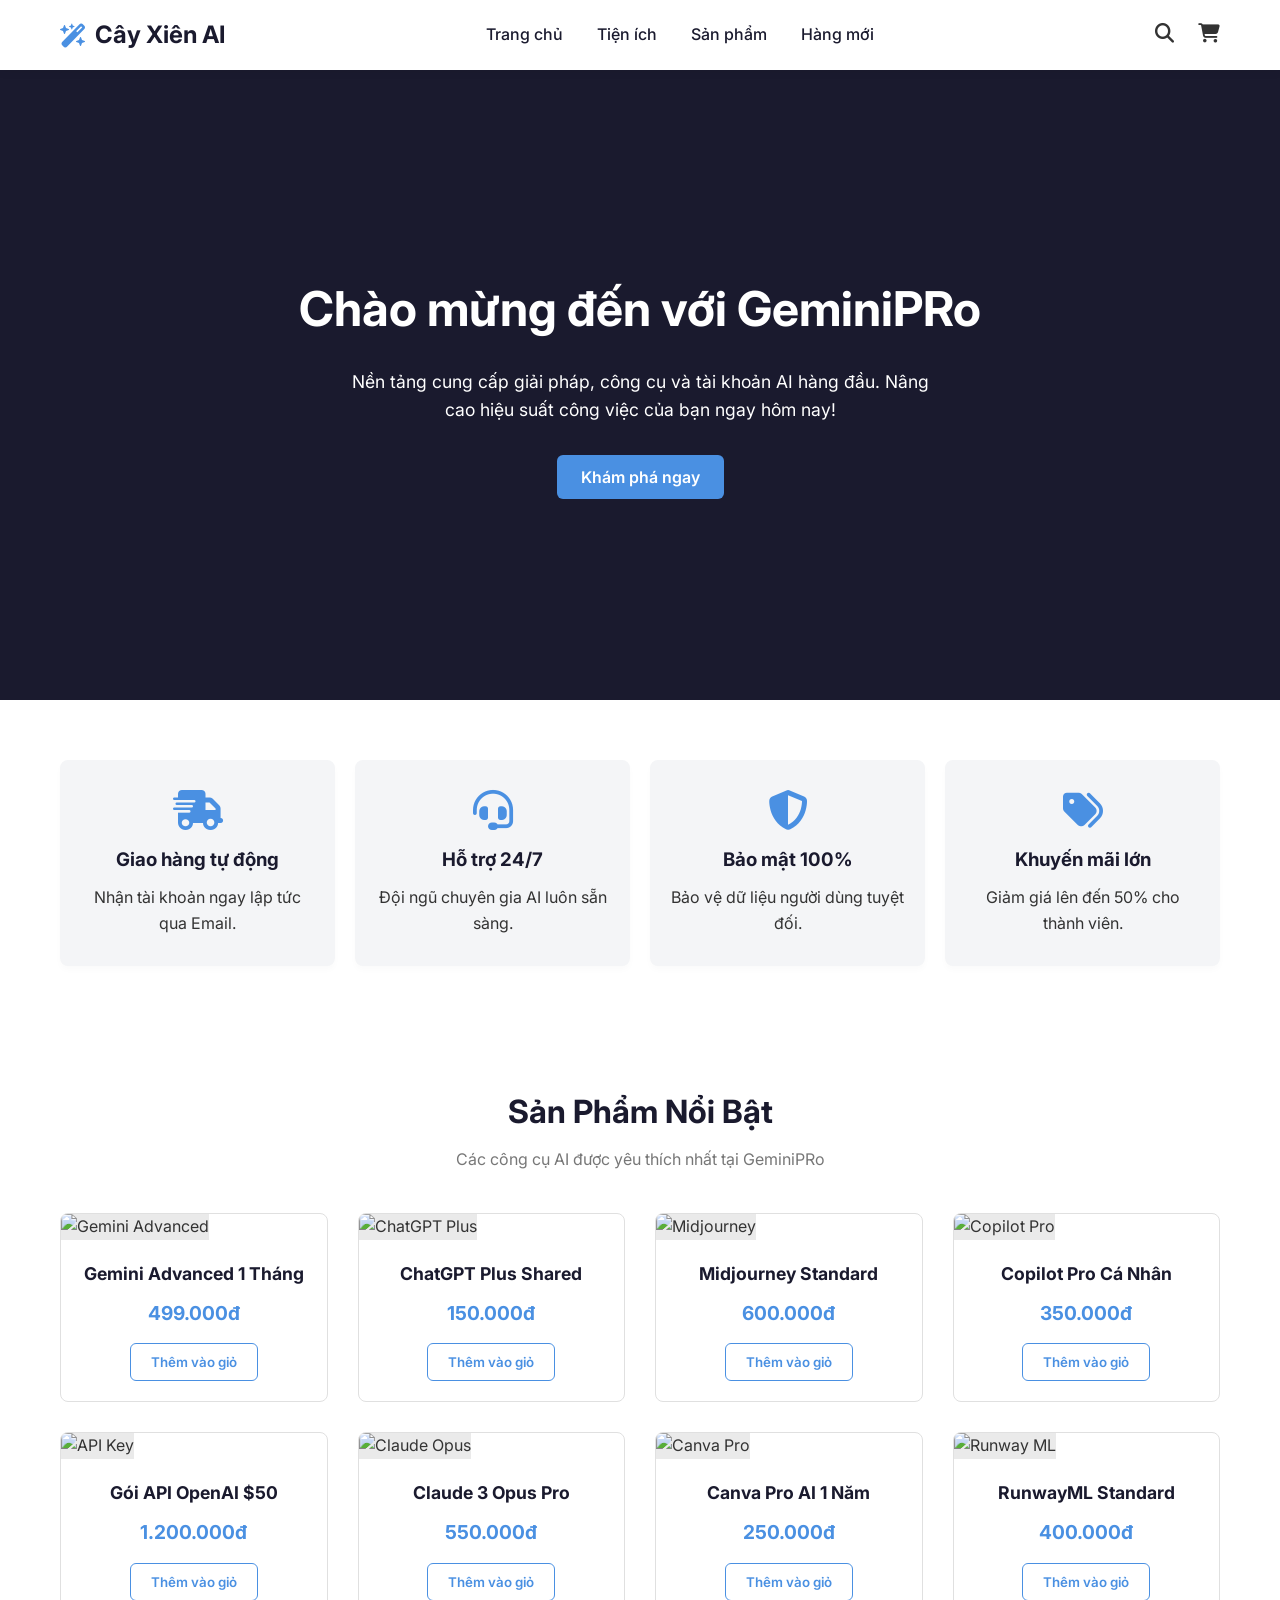
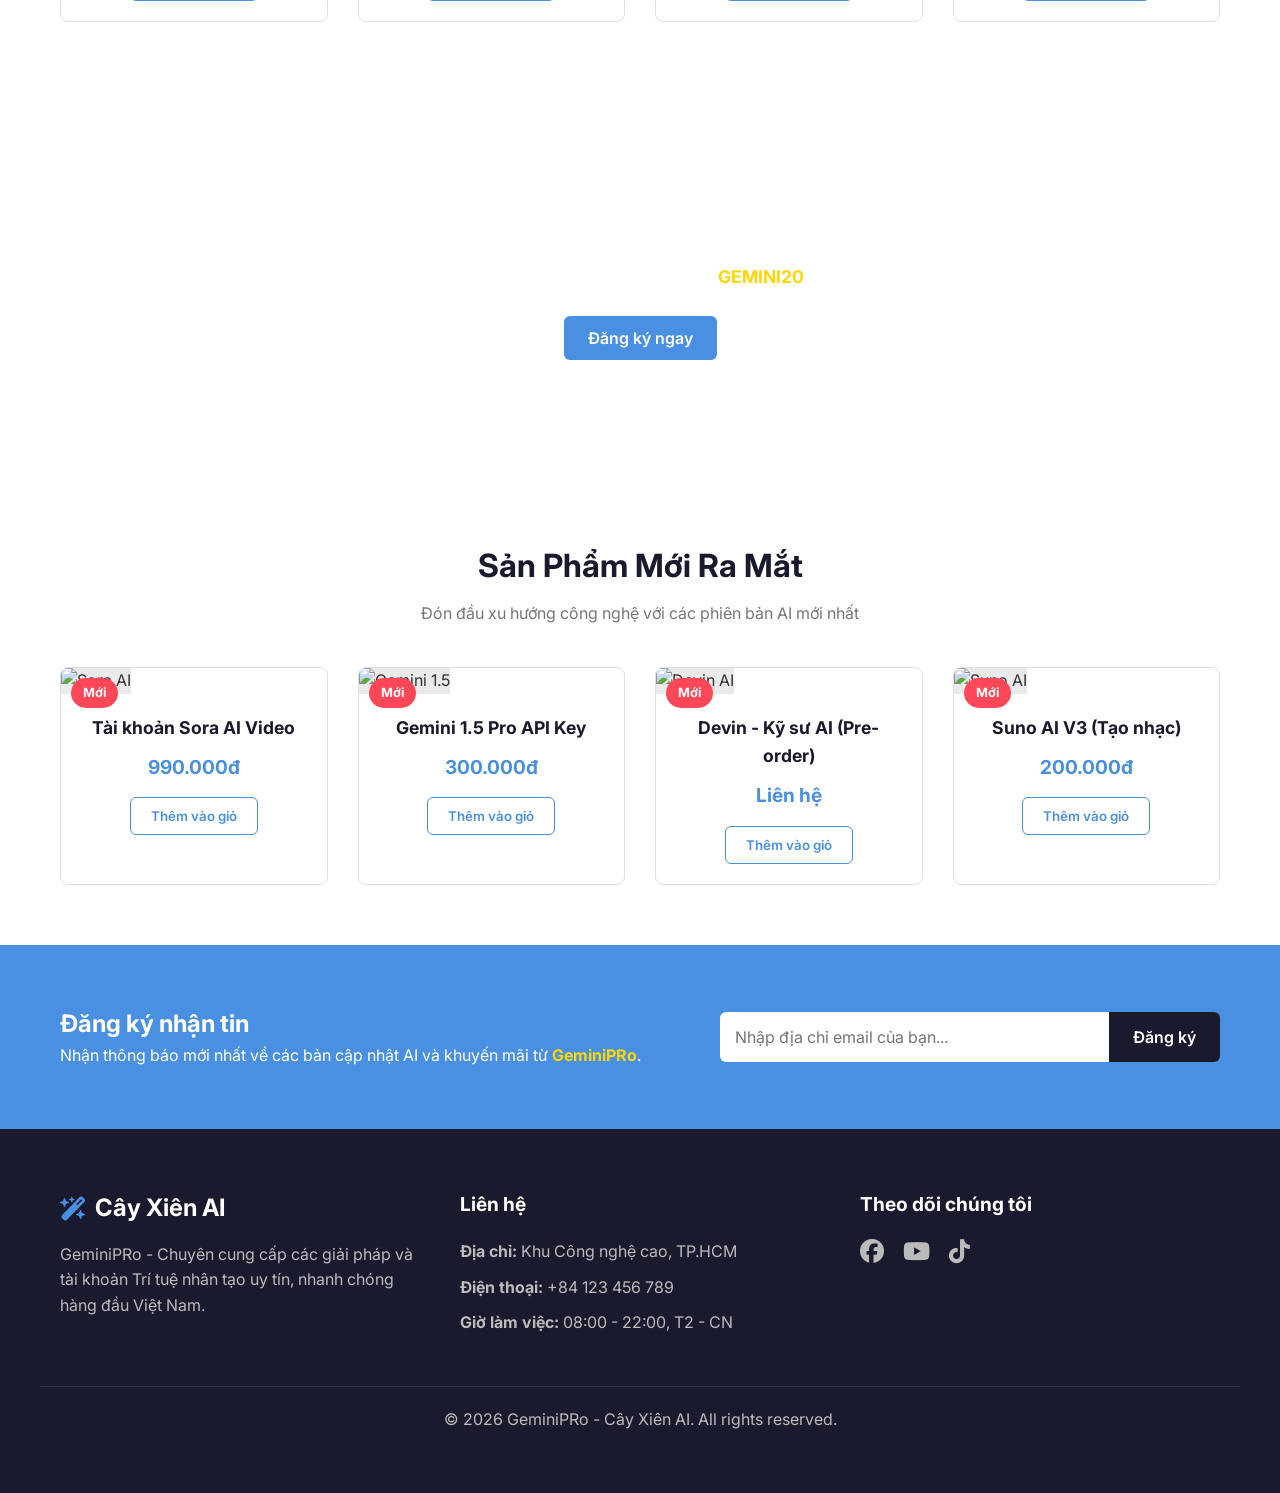
==== index.html @ 51d67b5d "Initial structure" ====
<!DOCTYPE html>
<html lang="vi">
<head>
    <meta charset="UTF-8">
    <meta name="viewport" content="width=device-width, initial-scale=1.0">
    <title>GeminiPRo - Cây Xiên AI</title>
    <link rel="stylesheet" href="style.css">
    <link rel="stylesheet" href="https://cdnjs.cloudflare.com/ajax/libs/font-awesome/6.4.0/css/all.min.css">
</head>
<body>

    <header class="header">
        <div class="container header-wrapper">
            <div class="logo">
                <i class="fa-solid fa-wand-magic-sparkles"></i> 
                <span>Cây Xiên AI</span>
            </div>
            <nav class="navbar">
                <a href="#hero">Trang chủ</a>
                <a href="#features">Tiện ích</a>
                <a href="#products">Sản phẩm</a>
                <a href="#new-arrivals">Hàng mới</a>
            </nav>
            <div class="header-icons">
                <i class="fa-solid fa-magnifying-glass"></i>
                <i class="fa-solid fa-cart-shopping"></i>
            </div>
        </div>
    </header>

    <section id="hero" class="hero">
        <div class="container hero-content">
            <h1>Chào mừng đến với GeminiPRo</h1>
            <p>Nền tảng cung cấp giải pháp, công cụ và tài khoản AI hàng đầu. Nâng cao hiệu suất công việc của bạn ngay hôm nay!</p>
            <button class="btn-primary">Khám phá ngay</button>
        </div>
    </section>

    <section id="features" class="section-p1">
        <div class="container features-grid">
            <div class="feature-box">
                <i class="fa-solid fa-truck-fast"></i>
                <h3>Giao hàng tự động</h3>
                <p>Nhận tài khoản ngay lập tức qua Email.</p>
            </div>
            <div class="feature-box">
                <i class="fa-solid fa-headset"></i>
                <h3>Hỗ trợ 24/7</h3>
                <p>Đội ngũ chuyên gia AI luôn sẵn sàng.</p>
            </div>
            <div class="feature-box">
                <i class="fa-solid fa-shield-halved"></i>
                <h3>Bảo mật 100%</h3>
                <p>Bảo vệ dữ liệu người dùng tuyệt đối.</p>
            </div>
            <div class="feature-box">
                <i class="fa-solid fa-tags"></i>
                <h3>Khuyến mãi lớn</h3>
                <p>Giảm giá lên đến 50% cho thành viên.</p>
            </div>
        </div>
    </section>

    <section id="products" class="section-p1">
        <div class="container">
            <h2 class="section-title">Sản Phẩm Nổi Bật</h2>
            <p class="section-subtitle">Các công cụ AI được yêu thích nhất tại GeminiPRo</p>
            
            <div class="product-grid">
                <div class="product-card">
                    <img src="assets/img/product1.jpg" alt="Gemini Advanced">
                    <div class="product-info">
                        <h4>Gemini Advanced 1 Tháng</h4>
                        <div class="price">499.000đ</div>
                        <button class="btn-outline">Thêm vào giỏ</button>
                    </div>
                </div>
                <div class="product-card">
                    <img src="assets/img/product2.jpg" alt="ChatGPT Plus">
                    <div class="product-info">
                        <h4>ChatGPT Plus Shared</h4>
                        <div class="price">150.000đ</div>
                        <button class="btn-outline">Thêm vào giỏ</button>
                    </div>
                </div>
                <div class="product-card">
                    <img src="assets/img/product3.jpg" alt="Midjourney">
                    <div class="product-info">
                        <h4>Midjourney Standard</h4>
                        <div class="price">600.000đ</div>
                        <button class="btn-outline">Thêm vào giỏ</button>
                    </div>
                </div>
                <div class="product-card">
                    <img src="assets/img/product4.jpg" alt="Copilot Pro">
                    <div class="product-info">
                        <h4>Copilot Pro Cá Nhân</h4>
                        <div class="price">350.000đ</div>
                        <button class="btn-outline">Thêm vào giỏ</button>
                    </div>
                </div>
                <div class="product-card">
                    <img src="assets/img/product1.jpg" alt="API Key">
                    <div class="product-info">
                        <h4>Gói API OpenAI $50</h4>
                        <div class="price">1.200.000đ</div>
                        <button class="btn-outline">Thêm vào giỏ</button>
                    </div>
                </div>
                <div class="product-card">
                    <img src="assets/img/product2.jpg" alt="Claude Opus">
                    <div class="product-info">
                        <h4>Claude 3 Opus Pro</h4>
                        <div class="price">550.000đ</div>
                        <button class="btn-outline">Thêm vào giỏ</button>
                    </div>
                </div>
                <div class="product-card">
                    <img src="assets/img/product3.jpg" alt="Canva Pro">
                    <div class="product-info">
                        <h4>Canva Pro AI 1 Năm</h4>
                        <div class="price">250.000đ</div>
                        <button class="btn-outline">Thêm vào giỏ</button>
                    </div>
                </div>
                <div class="product-card">
                    <img src="assets/img/product4.jpg" alt="Runway ML">
                    <div class="product-info">
                        <h4>RunwayML Standard</h4>
                        <div class="price">400.000đ</div>
                        <button class="btn-outline">Thêm vào giỏ</button>
                    </div>
                </div>
            </div>
        </div>
    </section>

    <section id="sm-banner" class="section-p1">
        <div class="container sm-banner-box">
            <h2>Nâng cấp kỹ năng với khóa học Prompt Engineering</h2>
            <p>Giảm ngay 20% khi nhập mã <strong>GEMINI20</strong></p>
            <button class="btn-primary">Đăng ký ngay</button>
        </div>
    </section>

    <section id="new-arrivals" class="section-p1">
        <div class="container">
            <h2 class="section-title">Sản Phẩm Mới Ra Mắt</h2>
            <p class="section-subtitle">Đón đầu xu hướng công nghệ với các phiên bản AI mới nhất</p>
            
            <div class="product-grid">
                <div class="product-card">
                    <div class="badge-new">Mới</div>
                    <img src="assets/img/product1.jpg" alt="Sora AI">
                    <div class="product-info">
                        <h4>Tài khoản Sora AI Video</h4>
                        <div class="price">990.000đ</div>
                        <button class="btn-outline">Thêm vào giỏ</button>
                    </div>
                </div>
                <div class="product-card">
                    <div class="badge-new">Mới</div>
                    <img src="assets/img/product2.jpg" alt="Gemini 1.5">
                    <div class="product-info">
                        <h4>Gemini 1.5 Pro API Key</h4>
                        <div class="price">300.000đ</div>
                        <button class="btn-outline">Thêm vào giỏ</button>
                    </div>
                </div>
                <div class="product-card">
                    <div class="badge-new">Mới</div>
                    <img src="assets/img/product3.jpg" alt="Devin AI">
                    <div class="product-info">
                        <h4>Devin - Kỹ sư AI (Pre-order)</h4>
                        <div class="price">Liên hệ</div>
                        <button class="btn-outline">Thêm vào giỏ</button>
                    </div>
                </div>
                <div class="product-card">
                    <div class="badge-new">Mới</div>
                    <img src="assets/img/product4.jpg" alt="Suno AI">
                    <div class="product-info">
                        <h4>Suno AI V3 (Tạo nhạc)</h4>
                        <div class="price">200.000đ</div>
                        <button class="btn-outline">Thêm vào giỏ</button>
                    </div>
                </div>
            </div>
        </div>
    </section>

    <section id="newsletter" class="section-p1">
        <div class="container newsletter-wrapper">
            <div class="newsletter-text">
                <h2>Đăng ký nhận tin</h2>
                <p>Nhận thông báo mới nhất về các bản cập nhật AI và khuyến mãi từ <span>GeminiPRo</span>.</p>
            </div>
            <div class="newsletter-form">
                <input type="email" placeholder="Nhập địa chỉ email của bạn..." required>
                <button class="btn-primary">Đăng ký</button>
            </div>
        </div>
    </section>

    <footer class="footer section-p1">
        <div class="container footer-grid">
            <div class="footer-col">
                <div class="logo">
                    <i class="fa-solid fa-wand-magic-sparkles"></i> 
                    <span>Cây Xiên AI</span>
                </div>
                <p>GeminiPRo - Chuyên cung cấp các giải pháp và tài khoản Trí tuệ nhân tạo uy tín, nhanh chóng hàng đầu Việt Nam.</p>
            </div>
            <div class="footer-col">
                <h4>Liên hệ</h4>
                <p><strong>Địa chỉ:</strong> Khu Công nghệ cao, TP.HCM</p>
                <p><strong>Điện thoại:</strong> +84 123 456 789</p>
                <p><strong>Giờ làm việc:</strong> 08:00 - 22:00, T2 - CN</p>
            </div>
            <div class="footer-col">
                <h4>Theo dõi chúng tôi</h4>
                <div class="social-icons">
                    <i class="fa-brands fa-facebook"></i>
                    <i class="fa-brands fa-youtube"></i>
                    <i class="fa-brands fa-tiktok"></i>
                </div>
            </div>
        </div>
        <div class="container copyright">
            <p>© 2026 GeminiPRo - Cây Xiên AI. All rights reserved.</p>
        </div>
    </footer>

</body>
</html>
---- style.css ----
/* =======================================================
   2. EXTERNAL CSS & 12. TÍNH NHẤT QUÁN UI (Reset & Variables)
   ======================================================= */
@import url('https://fonts.googleapis.com/css2?family=Inter:wght@400;500;600;700&display=swap');

* {
    margin: 0;
    padding: 0;
    box-sizing: border-box;
    font-family: 'Inter', sans-serif;
}

:root {
    --primary-color: #4A90E2;
    --primary-hover: #357ABD;
    --dark-color: #1A1A2E;
    --light-bg: #F4F5F7;
    --text-color: #333333;
    --text-muted: #777777;
    --border-color: #E0E0E0;
}

body {
    background-color: #FFFFFF;
    color: var(--text-color);
    line-height: 1.6;
}

.container {
    max-width: 1200px;
    margin: 0 auto;
    padding: 0 20px;
}

.section-p1 {
    padding: 60px 0;
}

.section-title {
    text-align: center;
    font-size: 2rem;
    color: var(--dark-color);
    margin-bottom: 10px;
}

.section-subtitle {
    text-align: center;
    color: var(--text-muted);
    margin-bottom: 40px;
}

/* =======================================================
   13. TƯƠNG TÁC CƠ BẢN (Buttons & Hover)
   ======================================================= */
.btn-primary {
    background-color: var(--primary-color);
    color: #fff;
    border: none;
    padding: 12px 24px;
    font-size: 1rem;
    font-weight: 600;
    border-radius: 6px;
    cursor: pointer;
    transition: background-color 0.3s ease, transform 0.2s ease;
}

.btn-primary:hover {
    background-color: var(--primary-hover);
    transform: translateY(-2px);
}

.btn-outline {
    background-color: transparent;
    color: var(--primary-color);
    border: 1px solid var(--primary-color);
    padding: 10px 20px;
    font-weight: 600;
    border-radius: 6px;
    cursor: pointer;
    transition: all 0.3s ease;
}

.btn-outline:hover {
    background-color: var(--primary-color);
    color: #fff;
}

/* =======================================================
   3. HEADER (Layout Flexbox)
   ======================================================= */
.header {
    background-color: #fff;
    box-shadow: 0 2px 10px rgba(0,0,0,0.05);
    position: sticky;
    top: 0;
    z-index: 1000;
}

.header-wrapper {
    display: flex;
    justify-content: space-between;
    align-items: center;
    height: 70px;
}

.logo {
    font-size: 1.5rem;
    font-weight: 700;
    color: var(--dark-color);
    display: flex;
    align-items: center;
    gap: 8px;
}

.logo i {
    color: var(--primary-color);
}

.navbar a {
    text-decoration: none;
    color: var(--dark-color);
    font-weight: 500;
    margin: 0 15px;
    transition: color 0.3s ease;
}

.navbar a:hover {
    color: var(--primary-color);
}

.header-icons i {
    font-size: 1.2rem;
    margin-left: 20px;
    cursor: pointer;
    transition: color 0.3s;
}

.header-icons i:hover {
    color: var(--primary-color);
}

/* =======================================================
   4. BANNER / HERO SECTION
   ======================================================= */
.hero {
    background: linear-gradient(rgba(26, 26, 46, 0.8), rgba(26, 26, 46, 0.8)), url('assets/img/banner.jpg') center/cover;
    height: 70vh;
    display: flex;
    align-items: center;
    justify-content: center;
    text-align: center;
    color: #fff;
    /* Dự phòng nếu không có ảnh */
    background-color: var(--dark-color); 
}

.hero-content h1 {
    font-size: 3rem;
    margin-bottom: 20px;
}

.hero-content p {
    font-size: 1.1rem;
    margin-bottom: 30px;
    max-width: 600px;
    margin-left: auto;
    margin-right: auto;
}

/* =======================================================
   5. FEATURE SECTION (Grid Layout)
   ======================================================= */
.features-grid {
    display: grid;
    grid-template-columns: repeat(auto-fit, minmax(250px, 1fr));
    gap: 20px;
}

.feature-box {
    text-align: center;
    padding: 30px 20px;
    background-color: var(--light-bg);
    border-radius: 8px;
    box-shadow: 0 4px 6px rgba(0,0,0,0.02);
    transition: transform 0.3s;
}

.feature-box:hover {
    transform: translateY(-5px);
}

.feature-box i {
    font-size: 2.5rem;
    color: var(--primary-color);
    margin-bottom: 15px;
}

.feature-box h3 {
    margin-bottom: 10px;
    color: var(--dark-color);
}

/* =======================================================
   6 & 7. PRODUCT & NEW PRODUCT SECTION
   ======================================================= */
.product-grid {
    display: grid;
    grid-template-columns: repeat(auto-fit, minmax(260px, 1fr));
    gap: 30px;
}

.product-card {
    border: 1px solid var(--border-color);
    border-radius: 8px;
    overflow: hidden;
    position: relative;
    transition: transform 0.3s, box-shadow 0.3s;
    background-color: #fff;
}

.product-card:hover {
    transform: translateY(-5px);
    box-shadow: 0 8px 20px rgba(0,0,0,0.08);
}

.product-card img {
    width: 100%;
    height: 250px;
    object-fit: cover;
    /* Placeholder nền xám nếu ảnh lỗi */
    background-color: #eaeaea; 
}

.product-info {
    padding: 20px;
    text-align: center;
}

.product-info h4 {
    font-size: 1.1rem;
    color: var(--dark-color);
    margin-bottom: 10px;
}

.product-info .price {
    color: var(--primary-color);
    font-weight: 700;
    font-size: 1.2rem;
    margin-bottom: 15px;
}

/* Tag sản phẩm mới */
.badge-new {
    position: absolute;
    top: 10px;
    left: 10px;
    background-color: #FF4757;
    color: #fff;
    padding: 5px 12px;
    border-radius: 20px;
    font-size: 0.8rem;
    font-weight: bold;
    z-index: 2;
}

/* =======================================================
   8. SMALL BANNER
   ======================================================= */
.sm-banner-box {
    background: linear-gradient(135deg, var(--dark-color), #2A2A4A);
    color: #fff;
    padding: 60px 40px;
    border-radius: 12px;
    text-align: center;
    background-image: url('assets/img/sm-banner.jpg');
    background-size: cover;
    background-position: center;
    background-blend-mode: overlay;
}

.sm-banner-box h2 {
    font-size: 2rem;
    margin-bottom: 10px;
}

.sm-banner-box p {
    font-size: 1.1rem;
    margin-bottom: 25px;
}

.sm-banner-box strong {
    color: #FFD700;
}

/* =======================================================
   9. NEWSLETTER
   ======================================================= */
#newsletter {
    background-color: var(--primary-color);
    color: #fff;
}

.newsletter-wrapper {
    display: flex;
    justify-content: space-between;
    align-items: center;
    flex-wrap: wrap;
    gap: 20px;
}

.newsletter-text span {
    font-weight: bold;
    color: #FFD700;
}

.newsletter-form {
    display: flex;
    width: 100%;
    max-width: 500px;
}

.newsletter-form input {
    flex: 1;
    padding: 15px;
    border: none;
    border-radius: 6px 0 0 6px;
    outline: none;
    font-size: 1rem;
}

.newsletter-form button {
    border-radius: 0 6px 6px 0;
    background-color: var(--dark-color);
    color: #fff;
}

.newsletter-form button:hover {
    background-color: #2A2A4A;
}

/* =======================================================
   10. FOOTER
   ======================================================= */
.footer {
    background-color: var(--dark-color);
    color: #fff;
}

.footer-grid {
    display: grid;
    grid-template-columns: repeat(auto-fit, minmax(250px, 1fr));
    gap: 40px;
    border-bottom: 1px solid rgba(255,255,255,0.1);
    padding-bottom: 40px;
}

.footer-col .logo {
    color: #fff;
    margin-bottom: 15px;
}

.footer-col p {
    color: #bbb;
    margin-bottom: 10px;
}

.footer-col h4 {
    margin-bottom: 20px;
    font-size: 1.2rem;
}

.social-icons i {
    font-size: 1.5rem;
    margin-right: 15px;
    color: #bbb;
    cursor: pointer;
    transition: color 0.3s;
}

.social-icons i:hover {
    color: var(--primary-color);
}

.copyright {
    text-align: center;
    padding-top: 20px;
    color: #bbb;
}
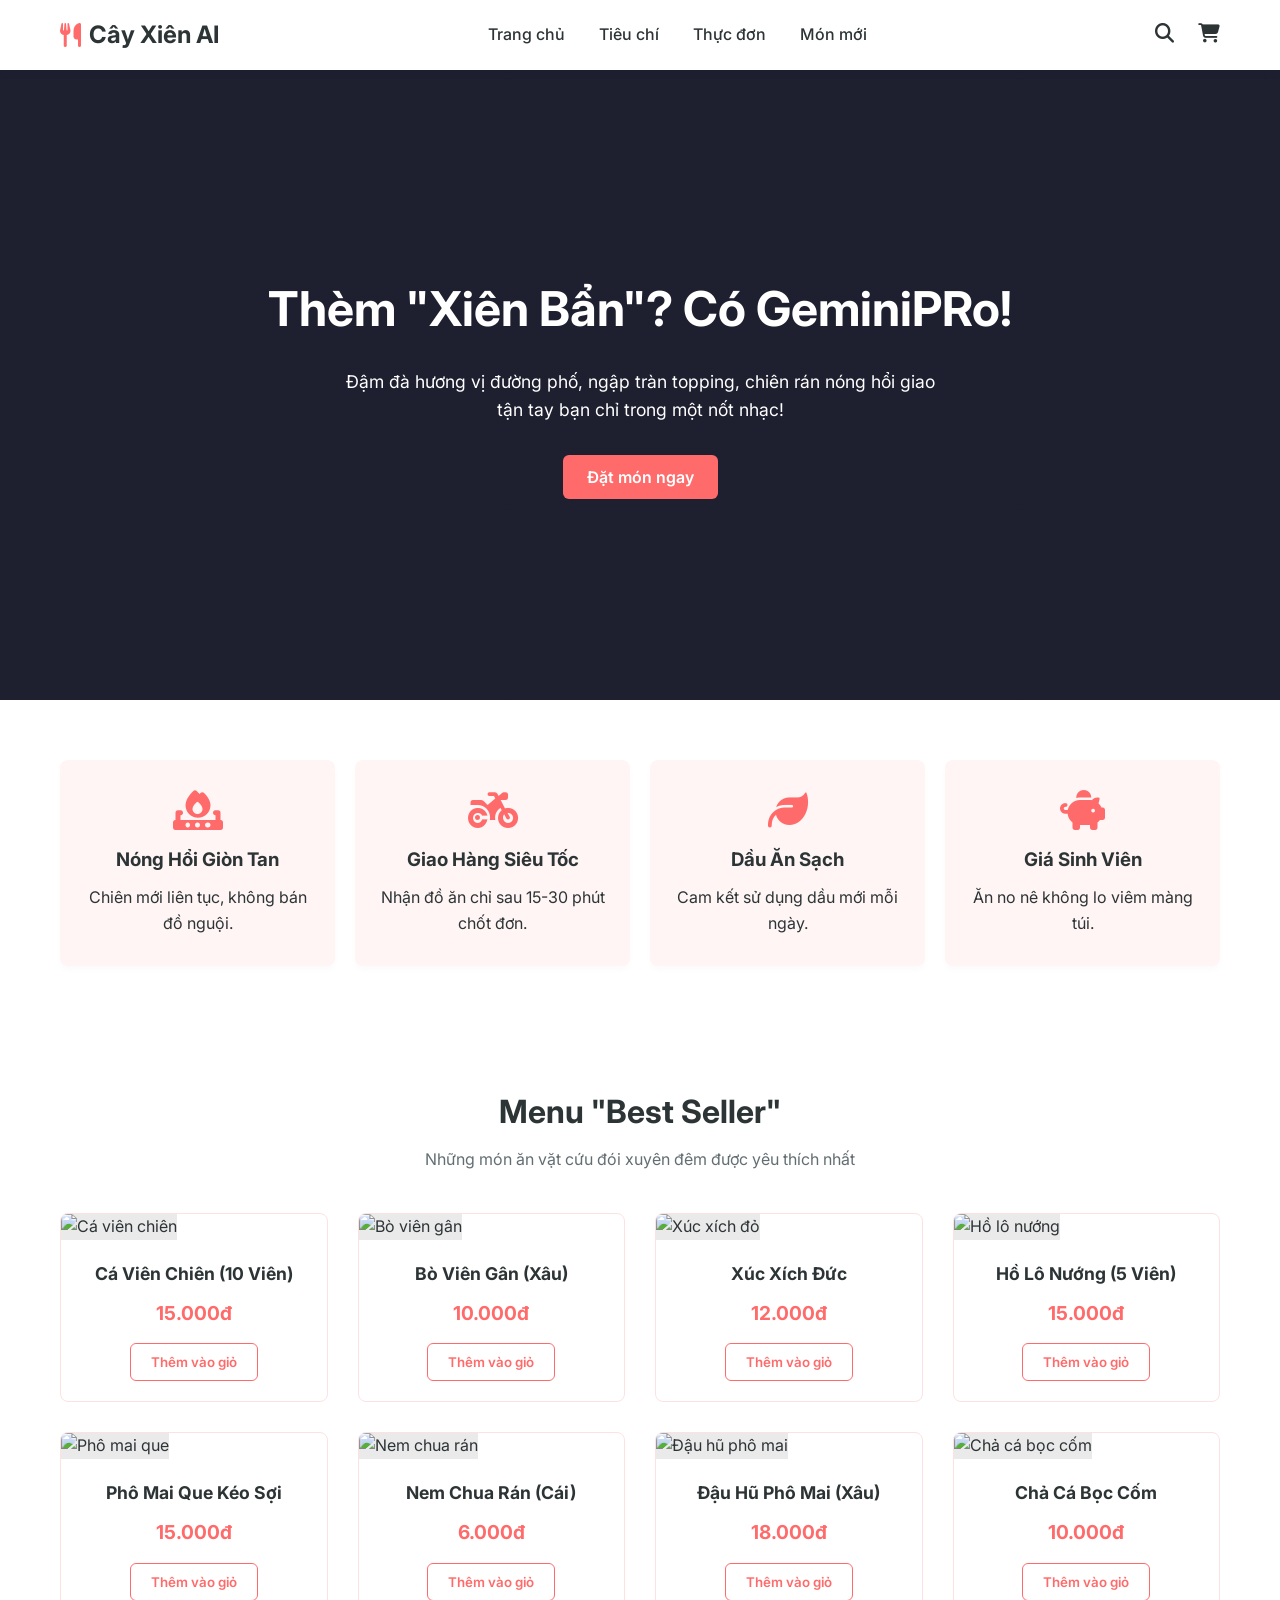
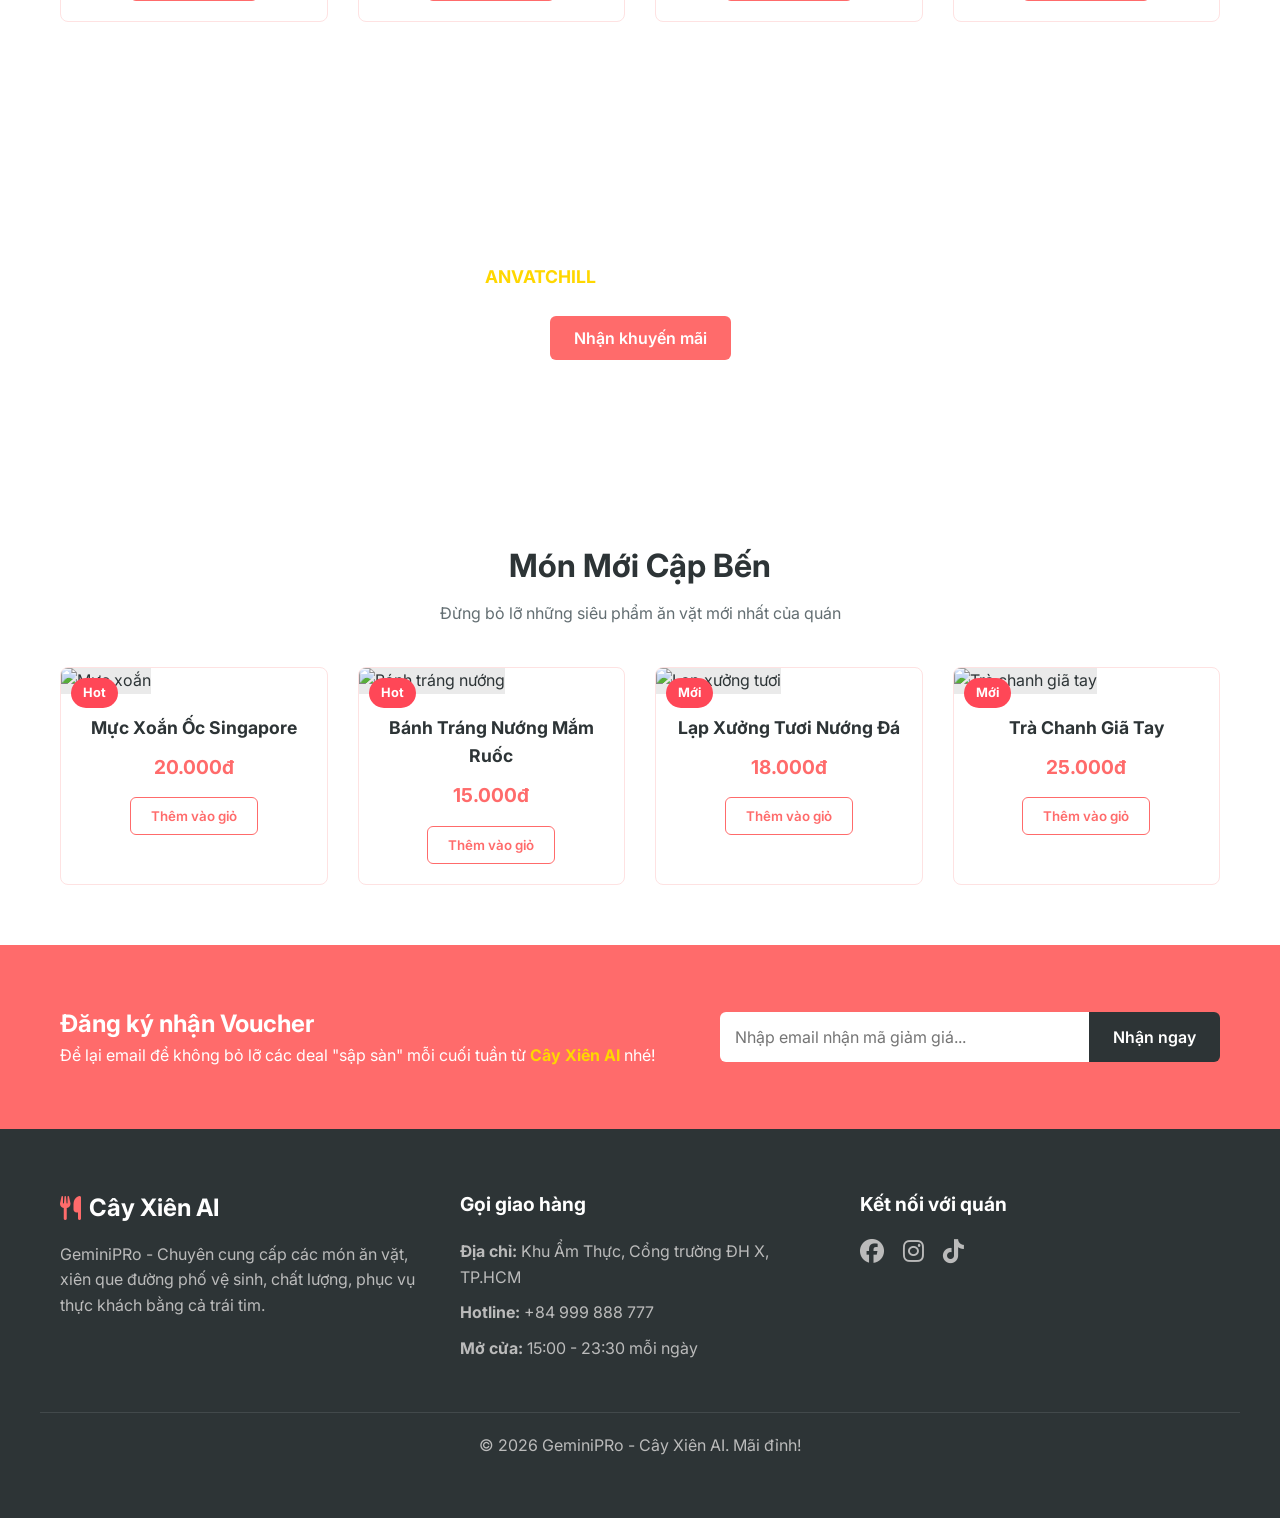
==== commit 29316ed3: "first edit" ====
--- a/index.html
+++ b/index.html
@@ -3,7 +3,7 @@
 <head>
     <meta charset="UTF-8">
     <meta name="viewport" content="width=device-width, initial-scale=1.0">
-    <title>GeminiPRo - Cây Xiên AI</title>
+    <title>GeminiPRo - Thiên Đường Ăn Vặt & Xiên Que</title>
     <link rel="stylesheet" href="style.css">
     <link rel="stylesheet" href="https://cdnjs.cloudflare.com/ajax/libs/font-awesome/6.4.0/css/all.min.css">
 </head>
@@ -12,14 +12,14 @@
     <header class="header">
         <div class="container header-wrapper">
             <div class="logo">
-                <i class="fa-solid fa-wand-magic-sparkles"></i> 
+                <i class="fa-solid fa-utensils"></i> 
                 <span>Cây Xiên AI</span>
             </div>
             <nav class="navbar">
                 <a href="#hero">Trang chủ</a>
-                <a href="#features">Tiện ích</a>
-                <a href="#products">Sản phẩm</a>
-                <a href="#new-arrivals">Hàng mới</a>
+                <a href="#features">Tiêu chí</a>
+                <a href="#products">Thực đơn</a>
+                <a href="#new-arrivals">Món mới</a>
             </nav>
             <div class="header-icons">
                 <i class="fa-solid fa-magnifying-glass"></i>
@@ -30,104 +30,104 @@
 
     <section id="hero" class="hero">
         <div class="container hero-content">
-            <h1>Chào mừng đến với GeminiPRo</h1>
-            <p>Nền tảng cung cấp giải pháp, công cụ và tài khoản AI hàng đầu. Nâng cao hiệu suất công việc của bạn ngay hôm nay!</p>
-            <button class="btn-primary">Khám phá ngay</button>
+            <h1>Thèm "Xiên Bẩn"? Có GeminiPRo!</h1>
+            <p>Đậm đà hương vị đường phố, ngập tràn topping, chiên rán nóng hổi giao tận tay bạn chỉ trong một nốt nhạc!</p>
+            <button class="btn-primary">Đặt món ngay</button>
         </div>
     </section>
 
     <section id="features" class="section-p1">
         <div class="container features-grid">
             <div class="feature-box">
-                <i class="fa-solid fa-truck-fast"></i>
-                <h3>Giao hàng tự động</h3>
-                <p>Nhận tài khoản ngay lập tức qua Email.</p>
-            </div>
-            <div class="feature-box">
-                <i class="fa-solid fa-headset"></i>
-                <h3>Hỗ trợ 24/7</h3>
-                <p>Đội ngũ chuyên gia AI luôn sẵn sàng.</p>
-            </div>
-            <div class="feature-box">
-                <i class="fa-solid fa-shield-halved"></i>
-                <h3>Bảo mật 100%</h3>
-                <p>Bảo vệ dữ liệu người dùng tuyệt đối.</p>
-            </div>
-            <div class="feature-box">
-                <i class="fa-solid fa-tags"></i>
-                <h3>Khuyến mãi lớn</h3>
-                <p>Giảm giá lên đến 50% cho thành viên.</p>
+                <i class="fa-solid fa-fire-burner"></i>
+                <h3>Nóng Hổi Giòn Tan</h3>
+                <p>Chiên mới liên tục, không bán đồ nguội.</p>
+            </div>
+            <div class="feature-box">
+                <i class="fa-solid fa-motorcycle"></i>
+                <h3>Giao Hàng Siêu Tốc</h3>
+                <p>Nhận đồ ăn chỉ sau 15-30 phút chốt đơn.</p>
+            </div>
+            <div class="feature-box">
+                <i class="fa-solid fa-leaf"></i>
+                <h3>Dầu Ăn Sạch</h3>
+                <p>Cam kết sử dụng dầu mới mỗi ngày.</p>
+            </div>
+            <div class="feature-box">
+                <i class="fa-solid fa-piggy-bank"></i>
+                <h3>Giá Sinh Viên</h3>
+                <p>Ăn no nê không lo viêm màng túi.</p>
             </div>
         </div>
     </section>
 
     <section id="products" class="section-p1">
         <div class="container">
-            <h2 class="section-title">Sản Phẩm Nổi Bật</h2>
-            <p class="section-subtitle">Các công cụ AI được yêu thích nhất tại GeminiPRo</p>
+            <h2 class="section-title">Menu "Best Seller"</h2>
+            <p class="section-subtitle">Những món ăn vặt cứu đói xuyên đêm được yêu thích nhất</p>
             
             <div class="product-grid">
                 <div class="product-card">
-                    <img src="assets/img/product1.jpg" alt="Gemini Advanced">
-                    <div class="product-info">
-                        <h4>Gemini Advanced 1 Tháng</h4>
-                        <div class="price">499.000đ</div>
-                        <button class="btn-outline">Thêm vào giỏ</button>
-                    </div>
-                </div>
-                <div class="product-card">
-                    <img src="assets/img/product2.jpg" alt="ChatGPT Plus">
-                    <div class="product-info">
-                        <h4>ChatGPT Plus Shared</h4>
-                        <div class="price">150.000đ</div>
-                        <button class="btn-outline">Thêm vào giỏ</button>
-                    </div>
-                </div>
-                <div class="product-card">
-                    <img src="assets/img/product3.jpg" alt="Midjourney">
-                    <div class="product-info">
-                        <h4>Midjourney Standard</h4>
-                        <div class="price">600.000đ</div>
-                        <button class="btn-outline">Thêm vào giỏ</button>
-                    </div>
-                </div>
-                <div class="product-card">
-                    <img src="assets/img/product4.jpg" alt="Copilot Pro">
-                    <div class="product-info">
-                        <h4>Copilot Pro Cá Nhân</h4>
-                        <div class="price">350.000đ</div>
-                        <button class="btn-outline">Thêm vào giỏ</button>
-                    </div>
-                </div>
-                <div class="product-card">
-                    <img src="assets/img/product1.jpg" alt="API Key">
-                    <div class="product-info">
-                        <h4>Gói API OpenAI $50</h4>
-                        <div class="price">1.200.000đ</div>
-                        <button class="btn-outline">Thêm vào giỏ</button>
-                    </div>
-                </div>
-                <div class="product-card">
-                    <img src="assets/img/product2.jpg" alt="Claude Opus">
-                    <div class="product-info">
-                        <h4>Claude 3 Opus Pro</h4>
-                        <div class="price">550.000đ</div>
-                        <button class="btn-outline">Thêm vào giỏ</button>
-                    </div>
-                </div>
-                <div class="product-card">
-                    <img src="assets/img/product3.jpg" alt="Canva Pro">
-                    <div class="product-info">
-                        <h4>Canva Pro AI 1 Năm</h4>
-                        <div class="price">250.000đ</div>
-                        <button class="btn-outline">Thêm vào giỏ</button>
-                    </div>
-                </div>
-                <div class="product-card">
-                    <img src="assets/img/product4.jpg" alt="Runway ML">
-                    <div class="product-info">
-                        <h4>RunwayML Standard</h4>
-                        <div class="price">400.000đ</div>
+                    <img src="assets/img/product1.jpg" alt="Cá viên chiên">
+                    <div class="product-info">
+                        <h4>Cá Viên Chiên (10 Viên)</h4>
+                        <div class="price">15.000đ</div>
+                        <button class="btn-outline">Thêm vào giỏ</button>
+                    </div>
+                </div>
+                <div class="product-card">
+                    <img src="assets/img/product2.jpg" alt="Bò viên gân">
+                    <div class="product-info">
+                        <h4>Bò Viên Gân (Xâu)</h4>
+                        <div class="price">10.000đ</div>
+                        <button class="btn-outline">Thêm vào giỏ</button>
+                    </div>
+                </div>
+                <div class="product-card">
+                    <img src="assets/img/product3.jpg" alt="Xúc xích đỏ">
+                    <div class="product-info">
+                        <h4>Xúc Xích Đức</h4>
+                        <div class="price">12.000đ</div>
+                        <button class="btn-outline">Thêm vào giỏ</button>
+                    </div>
+                </div>
+                <div class="product-card">
+                    <img src="assets/img/product4.jpg" alt="Hồ lô nướng">
+                    <div class="product-info">
+                        <h4>Hồ Lô Nướng (5 Viên)</h4>
+                        <div class="price">15.000đ</div>
+                        <button class="btn-outline">Thêm vào giỏ</button>
+                    </div>
+                </div>
+                <div class="product-card">
+                    <img src="assets/img/product1.jpg" alt="Phô mai que">
+                    <div class="product-info">
+                        <h4>Phô Mai Que Kéo Sợi</h4>
+                        <div class="price">15.000đ</div>
+                        <button class="btn-outline">Thêm vào giỏ</button>
+                    </div>
+                </div>
+                <div class="product-card">
+                    <img src="assets/img/product2.jpg" alt="Nem chua rán">
+                    <div class="product-info">
+                        <h4>Nem Chua Rán (Cái)</h4>
+                        <div class="price">6.000đ</div>
+                        <button class="btn-outline">Thêm vào giỏ</button>
+                    </div>
+                </div>
+                <div class="product-card">
+                    <img src="assets/img/product3.jpg" alt="Đậu hũ phô mai">
+                    <div class="product-info">
+                        <h4>Đậu Hũ Phô Mai (Xâu)</h4>
+                        <div class="price">18.000đ</div>
+                        <button class="btn-outline">Thêm vào giỏ</button>
+                    </div>
+                </div>
+                <div class="product-card">
+                    <img src="assets/img/product4.jpg" alt="Chả cá bọc cốm">
+                    <div class="product-info">
+                        <h4>Chả Cá Bọc Cốm</h4>
+                        <div class="price">10.000đ</div>
                         <button class="btn-outline">Thêm vào giỏ</button>
                     </div>
                 </div>
@@ -137,51 +137,51 @@
 
     <section id="sm-banner" class="section-p1">
         <div class="container sm-banner-box">
-            <h2>Nâng cấp kỹ năng với khóa học Prompt Engineering</h2>
-            <p>Giảm ngay 20% khi nhập mã <strong>GEMINI20</strong></p>
-            <button class="btn-primary">Đăng ký ngay</button>
+            <h2>Combo Cú Đêm: Mua 10 Xiên Tặng 1 Ly Trà Tắc!</h2>
+            <p>Nhập mã <strong>ANVATCHILL</strong> tại giỏ hàng để nhận ưu đãi ngay.</p>
+            <button class="btn-primary">Nhận khuyến mãi</button>
         </div>
     </section>
 
     <section id="new-arrivals" class="section-p1">
         <div class="container">
-            <h2 class="section-title">Sản Phẩm Mới Ra Mắt</h2>
-            <p class="section-subtitle">Đón đầu xu hướng công nghệ với các phiên bản AI mới nhất</p>
+            <h2 class="section-title">Món Mới Cập Bến</h2>
+            <p class="section-subtitle">Đừng bỏ lỡ những siêu phẩm ăn vặt mới nhất của quán</p>
             
             <div class="product-grid">
                 <div class="product-card">
+                    <div class="badge-new">Hot</div>
+                    <img src="assets/img/product1.jpg" alt="Mực xoắn">
+                    <div class="product-info">
+                        <h4>Mực Xoắn Ốc Singapore</h4>
+                        <div class="price">20.000đ</div>
+                        <button class="btn-outline">Thêm vào giỏ</button>
+                    </div>
+                </div>
+                <div class="product-card">
+                    <div class="badge-new">Hot</div>
+                    <img src="assets/img/product2.jpg" alt="Bánh tráng nướng">
+                    <div class="product-info">
+                        <h4>Bánh Tráng Nướng Mắm Ruốc</h4>
+                        <div class="price">15.000đ</div>
+                        <button class="btn-outline">Thêm vào giỏ</button>
+                    </div>
+                </div>
+                <div class="product-card">
                     <div class="badge-new">Mới</div>
-                    <img src="assets/img/product1.jpg" alt="Sora AI">
-                    <div class="product-info">
-                        <h4>Tài khoản Sora AI Video</h4>
-                        <div class="price">990.000đ</div>
+                    <img src="assets/img/product3.jpg" alt="Lạp xưởng tươi">
+                    <div class="product-info">
+                        <h4>Lạp Xưởng Tươi Nướng Đá</h4>
+                        <div class="price">18.000đ</div>
                         <button class="btn-outline">Thêm vào giỏ</button>
                     </div>
                 </div>
                 <div class="product-card">
                     <div class="badge-new">Mới</div>
-                    <img src="assets/img/product2.jpg" alt="Gemini 1.5">
-                    <div class="product-info">
-                        <h4>Gemini 1.5 Pro API Key</h4>
-                        <div class="price">300.000đ</div>
-                        <button class="btn-outline">Thêm vào giỏ</button>
-                    </div>
-                </div>
-                <div class="product-card">
-                    <div class="badge-new">Mới</div>
-                    <img src="assets/img/product3.jpg" alt="Devin AI">
-                    <div class="product-info">
-                        <h4>Devin - Kỹ sư AI (Pre-order)</h4>
-                        <div class="price">Liên hệ</div>
-                        <button class="btn-outline">Thêm vào giỏ</button>
-                    </div>
-                </div>
-                <div class="product-card">
-                    <div class="badge-new">Mới</div>
-                    <img src="assets/img/product4.jpg" alt="Suno AI">
-                    <div class="product-info">
-                        <h4>Suno AI V3 (Tạo nhạc)</h4>
-                        <div class="price">200.000đ</div>
+                    <img src="assets/img/product4.jpg" alt="Trà chanh giã tay">
+                    <div class="product-info">
+                        <h4>Trà Chanh Giã Tay</h4>
+                        <div class="price">25.000đ</div>
                         <button class="btn-outline">Thêm vào giỏ</button>
                     </div>
                 </div>
@@ -192,12 +192,12 @@
     <section id="newsletter" class="section-p1">
         <div class="container newsletter-wrapper">
             <div class="newsletter-text">
-                <h2>Đăng ký nhận tin</h2>
-                <p>Nhận thông báo mới nhất về các bản cập nhật AI và khuyến mãi từ <span>GeminiPRo</span>.</p>
+                <h2>Đăng ký nhận Voucher</h2>
+                <p>Để lại email để không bỏ lỡ các deal "sập sàn" mỗi cuối tuần từ <span>Cây Xiên AI</span> nhé!</p>
             </div>
             <div class="newsletter-form">
-                <input type="email" placeholder="Nhập địa chỉ email của bạn..." required>
-                <button class="btn-primary">Đăng ký</button>
+                <input type="email" placeholder="Nhập email nhận mã giảm giá..." required>
+                <button class="btn-primary">Nhận ngay</button>
             </div>
         </div>
     </section>
@@ -206,28 +206,28 @@
         <div class="container footer-grid">
             <div class="footer-col">
                 <div class="logo">
-                    <i class="fa-solid fa-wand-magic-sparkles"></i> 
+                    <i class="fa-solid fa-utensils"></i> 
                     <span>Cây Xiên AI</span>
                 </div>
-                <p>GeminiPRo - Chuyên cung cấp các giải pháp và tài khoản Trí tuệ nhân tạo uy tín, nhanh chóng hàng đầu Việt Nam.</p>
+                <p>GeminiPRo - Chuyên cung cấp các món ăn vặt, xiên que đường phố vệ sinh, chất lượng, phục vụ thực khách bằng cả trái tim.</p>
             </div>
             <div class="footer-col">
-                <h4>Liên hệ</h4>
-                <p><strong>Địa chỉ:</strong> Khu Công nghệ cao, TP.HCM</p>
-                <p><strong>Điện thoại:</strong> +84 123 456 789</p>
-                <p><strong>Giờ làm việc:</strong> 08:00 - 22:00, T2 - CN</p>
+                <h4>Gọi giao hàng</h4>
+                <p><strong>Địa chỉ:</strong> Khu Ẩm Thực, Cổng trường ĐH X, TP.HCM</p>
+                <p><strong>Hotline:</strong> +84 999 888 777</p>
+                <p><strong>Mở cửa:</strong> 15:00 - 23:30 mỗi ngày</p>
             </div>
             <div class="footer-col">
-                <h4>Theo dõi chúng tôi</h4>
+                <h4>Kết nối với quán</h4>
                 <div class="social-icons">
                     <i class="fa-brands fa-facebook"></i>
-                    <i class="fa-brands fa-youtube"></i>
+                    <i class="fa-brands fa-instagram"></i>
                     <i class="fa-brands fa-tiktok"></i>
                 </div>
             </div>
         </div>
         <div class="container copyright">
-            <p>© 2026 GeminiPRo - Cây Xiên AI. All rights reserved.</p>
+            <p>© 2026 GeminiPRo - Cây Xiên AI. Mãi đỉnh!</p>
         </div>
     </footer>
 
--- a/style.css
+++ b/style.css
@@ -11,14 +11,16 @@
 }
 
 :root {
-    --primary-color: #4A90E2;
-    --primary-hover: #357ABD;
-    --dark-color: #1A1A2E;
-    --light-bg: #F4F5F7;
-    --text-color: #333333;
-    --text-muted: #777777;
-    --border-color: #E0E0E0;
-}
+    /* Đổi sang tông Cam/Đỏ phù hợp với đồ ăn */
+    --primary-color: #FF6B6B; 
+    --primary-hover: #FF4757;
+    --dark-color: #2D3436;
+    --light-bg: #FFF5F5;
+    --text-color: #2D3436;
+    --text-muted: #636E72;
+    --border-color: #FEE2E2;
+}
+
 
 body {
     background-color: #FFFFFF;
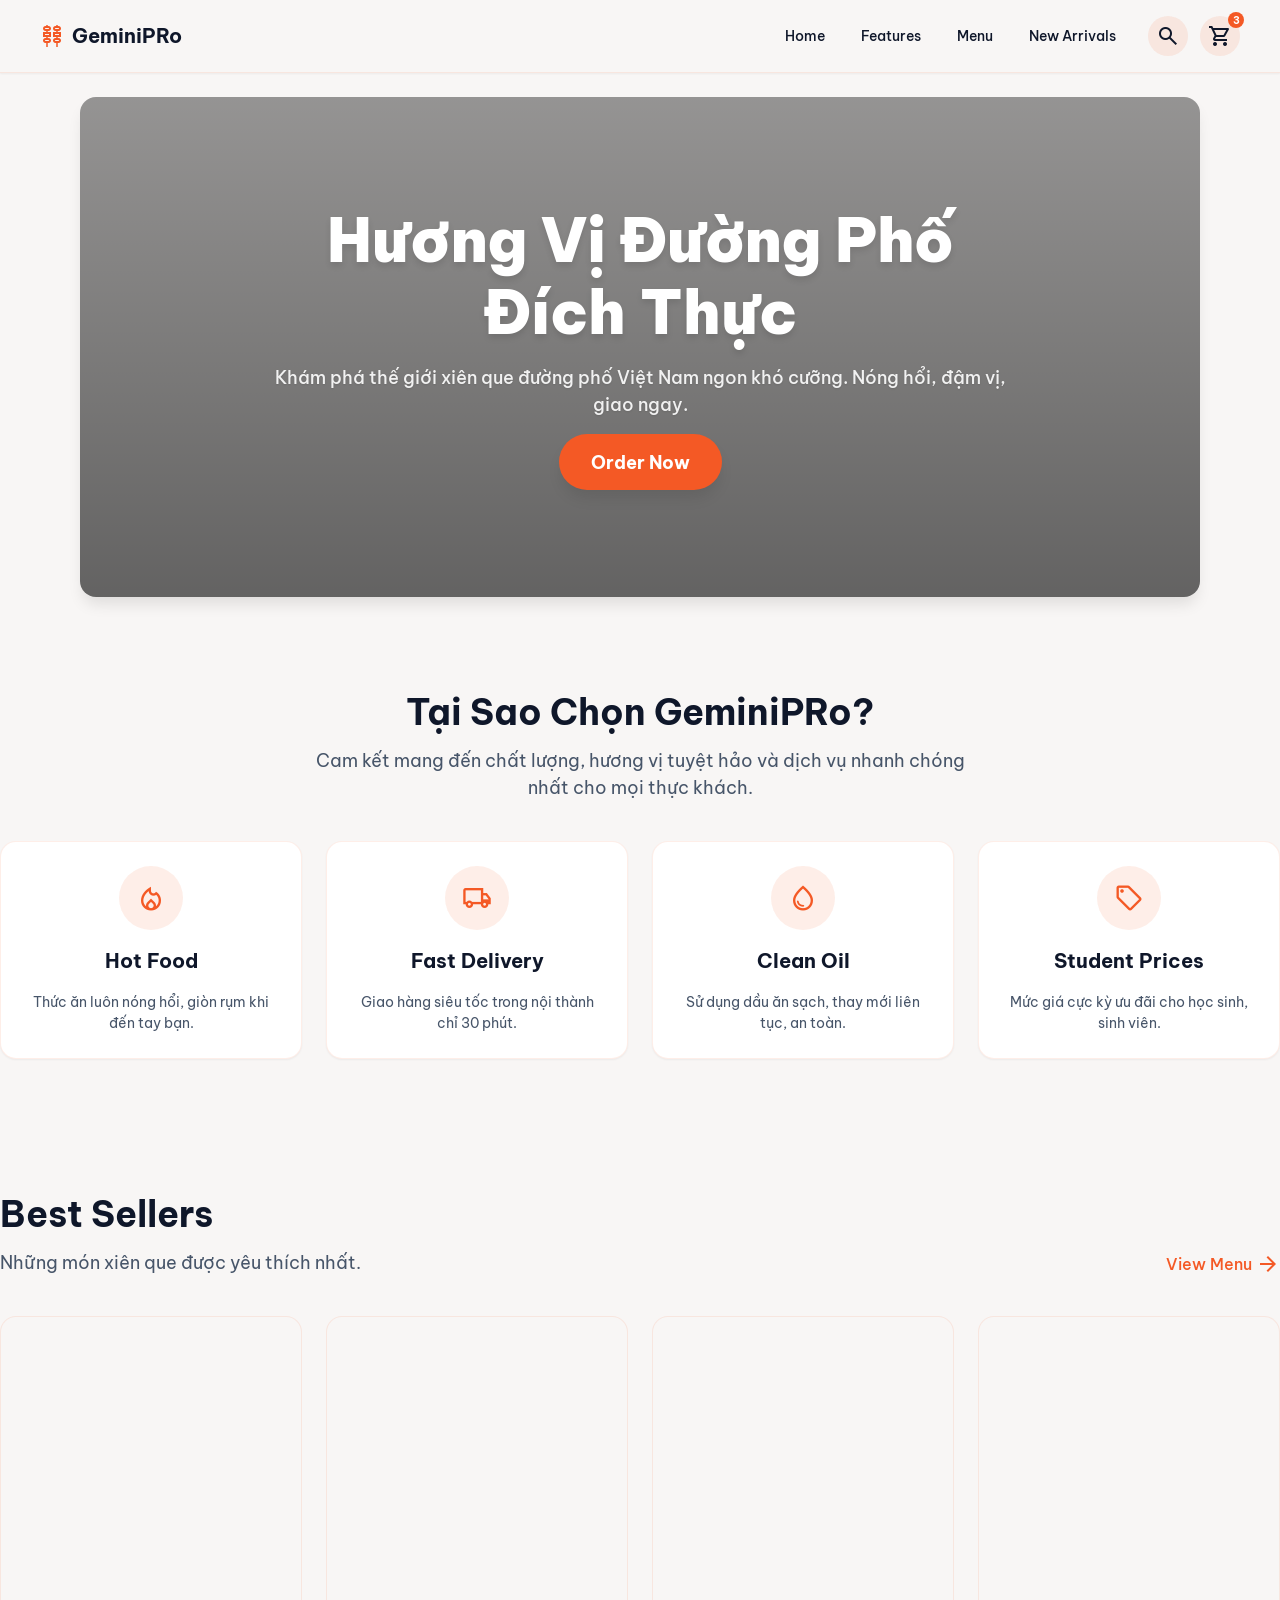
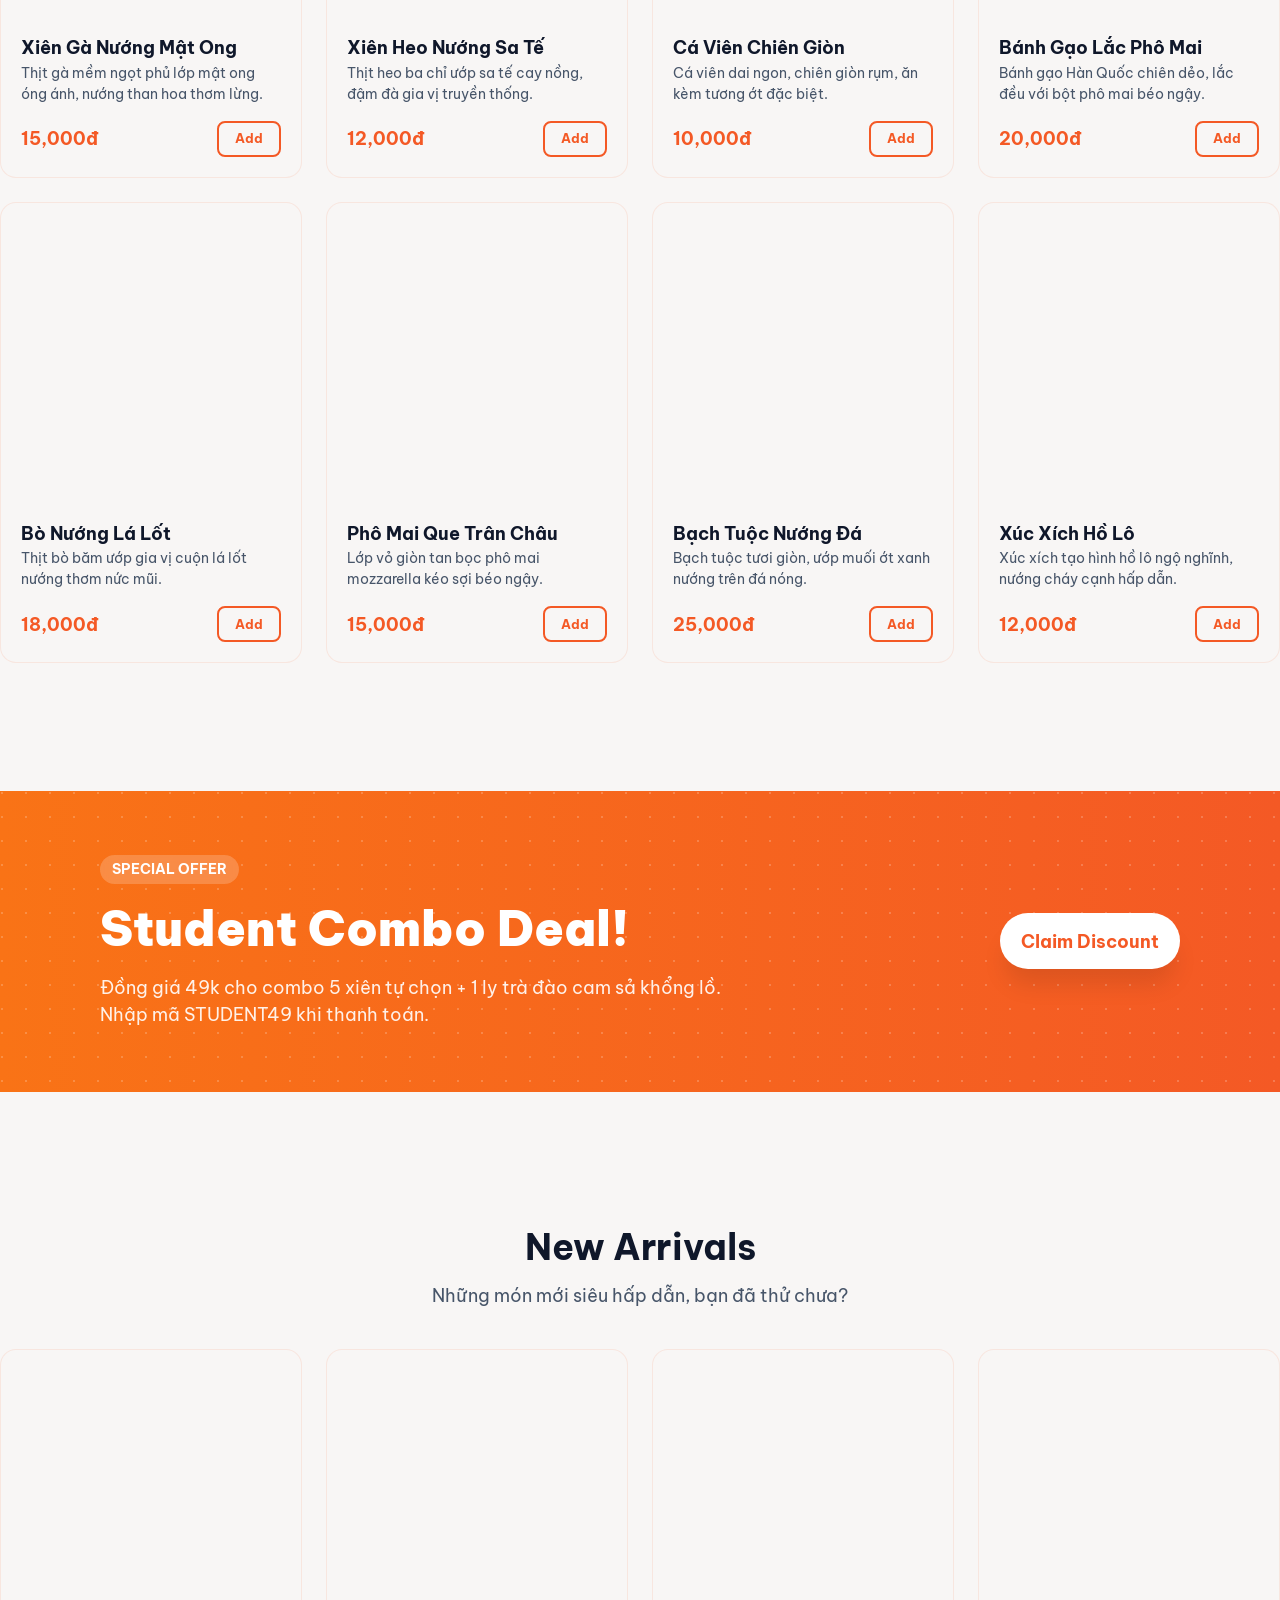
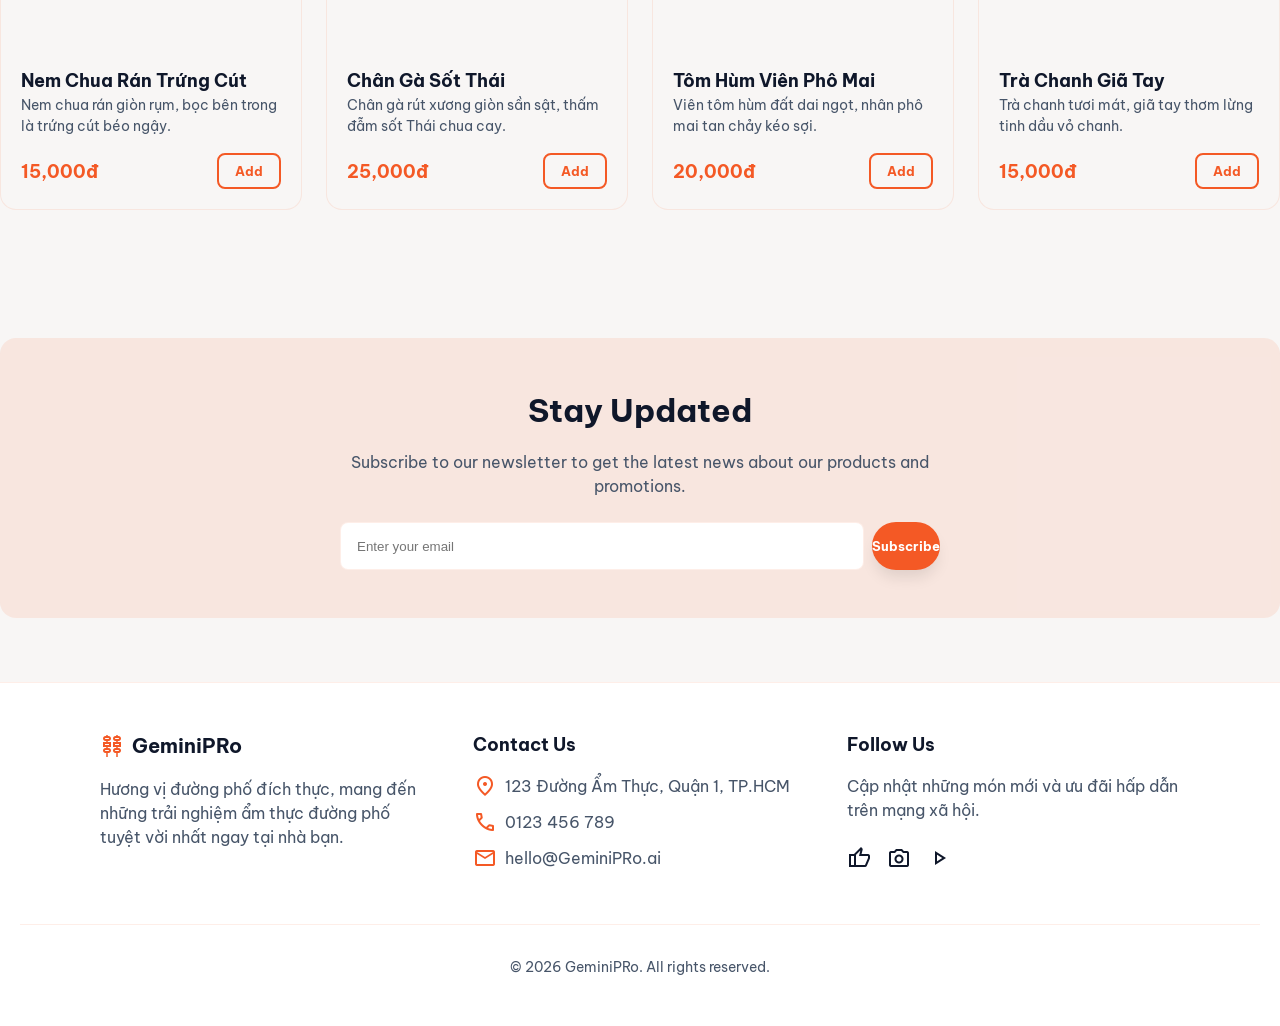
==== commit f0ea0753: "update design Change web design and add more web section." ====
--- a/index.html
+++ b/index.html
@@ -1,235 +1,313 @@
 <!DOCTYPE html>
-<html lang="vi">
+<html lang="en">
 <head>
-    <meta charset="UTF-8">
-    <meta name="viewport" content="width=device-width, initial-scale=1.0">
-    <title>GeminiPRo - Thiên Đường Ăn Vặt & Xiên Que</title>
-    <link rel="stylesheet" href="style.css">
-    <link rel="stylesheet" href="https://cdnjs.cloudflare.com/ajax/libs/font-awesome/6.4.0/css/all.min.css">
+    <meta charset="utf-8"/>
+    <meta name="viewport" content="width=device-width, initial-scale=1.0"/>
+    <title>GeminiPRo</title>
+    <link rel="stylesheet" href="style.css"/>
+    <link href="https://fonts.googleapis.com/css2?family=Be+Vietnam+Pro:wght@400;500;700;900&display=swap" rel="stylesheet"/>
+    <link href="https://fonts.googleapis.com/css2?family=Material+Symbols+Outlined:wght,FILL@100..700,0..1&display=swap" rel="stylesheet"/>
 </head>
 <body>
-
-    <header class="header">
-        <div class="container header-wrapper">
-            <div class="logo">
-                <i class="fa-solid fa-utensils"></i> 
-                <span>Cây Xiên AI</span>
+    <div class="app-wrapper">
+        <header class="header">
+            <div class="header-container">
+                <div class="logo">
+                    <span class="material-symbols-outlined icon-large">kebab_dining</span>
+                    <h2>GeminiPRo</h2>
+                </div>
+                <div class="header-right">
+                    <nav class="navbar">
+                        <a href="#">Home</a>
+                        <a href="#">Features</a>
+                        <a href="#">Menu</a>
+                        <a href="#">New Arrivals</a>
+                    </nav>
+                    <div class="header-actions">
+                        <button class="icon-btn">
+                            <span class="material-symbols-outlined">search</span>
+                        </button>
+                        <button class="icon-btn cart-btn">
+                            <span class="material-symbols-outlined">shopping_cart</span>
+                            <span class="cart-badge">3</span>
+                        </button>
+                    </div>
+                </div>
             </div>
-            <nav class="navbar">
-                <a href="#hero">Trang chủ</a>
-                <a href="#features">Tiêu chí</a>
-                <a href="#products">Thực đơn</a>
-                <a href="#new-arrivals">Món mới</a>
-            </nav>
-            <div class="header-icons">
-                <i class="fa-solid fa-magnifying-glass"></i>
-                <i class="fa-solid fa-cart-shopping"></i>
+        </header>
+
+        <main class="main-content">
+            <section class="container hero-section">
+                <div class="hero-card" style="background-image: linear-gradient(rgba(0, 0, 0, 0.4), rgba(0, 0, 0, 0.6)), url('https://images.unsplash.com/photo-1555939594-58d7cb561ad1?auto=format&fit=crop&q=80');">
+                    <div class="hero-content">
+                        <h1>Hương Vị Đường Phố Đích Thực</h1>
+                        <p>Khám phá thế giới xiên que đường phố Việt Nam ngon khó cưỡng. Nóng hổi, đậm vị, giao ngay.</p>
+                        <button class="btn btn-primary btn-large">Order Now</button>
+                    </div>
+                </div>
+            </section>
+
+            <section class="container section-padding">
+                <div class="section-header text-center">
+                    <h2>Tại Sao Chọn GeminiPRo?</h2>
+                    <p>Cam kết mang đến chất lượng, hương vị tuyệt hảo và dịch vụ nhanh chóng nhất cho mọi thực khách.</p>
+                </div>
+                <div class="features-grid">
+                    <div class="feature-card">
+                        <div class="feature-icon"><span class="material-symbols-outlined">local_fire_department</span></div>
+                        <h3>Hot Food</h3>
+                        <p>Thức ăn luôn nóng hổi, giòn rụm khi đến tay bạn.</p>
+                    </div>
+                    <div class="feature-card">
+                        <div class="feature-icon"><span class="material-symbols-outlined">local_shipping</span></div>
+                        <h3>Fast Delivery</h3>
+                        <p>Giao hàng siêu tốc trong nội thành chỉ 30 phút.</p>
+                    </div>
+                    <div class="feature-card">
+                        <div class="feature-icon"><span class="material-symbols-outlined">water_drop</span></div>
+                        <h3>Clean Oil</h3>
+                        <p>Sử dụng dầu ăn sạch, thay mới liên tục, an toàn.</p>
+                    </div>
+                    <div class="feature-card">
+                        <div class="feature-icon"><span class="material-symbols-outlined">sell</span></div>
+                        <h3>Student Prices</h3>
+                        <p>Mức giá cực kỳ ưu đãi cho học sinh, sinh viên.</p>
+                    </div>
+                </div>
+            </section>
+
+            <section class="container section-padding">
+                <div class="section-header flex-between">
+                    <div>
+                        <h2>Best Sellers</h2>
+                        <p>Những món xiên que được yêu thích nhất.</p>
+                    </div>
+                    <a href="#" class="view-all-link">View Menu <span class="material-symbols-outlined">arrow_forward</span></a>
+                </div>
+                <div class="products-grid">
+                    <div class="product-card">
+                        <div class="product-image" style="background-image: url('https://images.unsplash.com/photo-1529692236671-f1f6cf9683ba?auto=format&fit=crop&w=500&q=60');"></div>
+                        <div class="product-info">
+                            <div>
+                                <h3>Xiên Gà Nướng Mật Ong</h3>
+                                <p>Thịt gà mềm ngọt phủ lớp mật ong óng ánh, nướng than hoa thơm lừng.</p>
+                            </div>
+                            <div class="product-bottom">
+                                <span class="price">15,000đ</span>
+                                <button class="btn btn-outline">Add</button>
+                            </div>
+                        </div>
+                    </div>
+                    <div class="product-card">
+                        <div class="product-image" style="background-image: url('https://images.unsplash.com/photo-1544025162-811114215b06?auto=format&fit=crop&w=500&q=60');"></div>
+                        <div class="product-info">
+                            <div>
+                                <h3>Xiên Heo Nướng Sa Tế</h3>
+                                <p>Thịt heo ba chỉ ướp sa tế cay nồng, đậm đà gia vị truyền thống.</p>
+                            </div>
+                            <div class="product-bottom">
+                                <span class="price">12,000đ</span>
+                                <button class="btn btn-outline">Add</button>
+                            </div>
+                        </div>
+                    </div>
+                    <div class="product-card">
+                        <div class="product-image" style="background-image: url('https://images.unsplash.com/photo-1596797038530-2c107229654b?auto=format&fit=crop&w=500&q=60');"></div>
+                        <div class="product-info">
+                            <div>
+                                <h3>Cá Viên Chiên Giòn</h3>
+                                <p>Cá viên dai ngon, chiên giòn rụm, ăn kèm tương ớt đặc biệt.</p>
+                            </div>
+                            <div class="product-bottom">
+                                <span class="price">10,000đ</span>
+                                <button class="btn btn-outline">Add</button>
+                            </div>
+                        </div>
+                    </div>
+                    <div class="product-card">
+                        <div class="product-image" style="background-image: url('https://images.unsplash.com/photo-1582576163090-09d3b6f8a969?auto=format&fit=crop&w=500&q=60');"></div>
+                        <div class="product-info">
+                            <div>
+                                <h3>Bánh Gạo Lắc Phô Mai</h3>
+                                <p>Bánh gạo Hàn Quốc chiên dẻo, lắc đều với bột phô mai béo ngậy.</p>
+                            </div>
+                            <div class="product-bottom">
+                                <span class="price">20,000đ</span>
+                                <button class="btn btn-outline">Add</button>
+                            </div>
+                        </div>
+                    </div>
+                     <div class="product-card">
+                        <div class="product-image" style="background-image: url('https://images.unsplash.com/photo-1626074964464-f25b28d08798?auto=format&fit=crop&w=500&q=60');"></div>
+                        <div class="product-info">
+                            <div>
+                                <h3>Bò Nướng Lá Lốt</h3>
+                                <p>Thịt bò băm ướp gia vị cuộn lá lốt nướng thơm nức mũi.</p>
+                            </div>
+                            <div class="product-bottom">
+                                <span class="price">18,000đ</span>
+                                <button class="btn btn-outline">Add</button>
+                            </div>
+                        </div>
+                    </div>
+                    <div class="product-card">
+                        <div class="product-image" style="background-image: url('https://images.unsplash.com/photo-1531749668029-2be0da403d65?auto=format&fit=crop&w=500&q=60');"></div>
+                        <div class="product-info">
+                            <div>
+                                <h3>Phô Mai Que Trân Châu</h3>
+                                <p>Lớp vỏ giòn tan bọc phô mai mozzarella kéo sợi béo ngậy.</p>
+                            </div>
+                            <div class="product-bottom">
+                                <span class="price">15,000đ</span>
+                                <button class="btn btn-outline">Add</button>
+                            </div>
+                        </div>
+                    </div>
+                    <div class="product-card">
+                        <div class="product-image" style="background-image: url('https://images.unsplash.com/photo-1599487405270-864b20ccf9a6?auto=format&fit=crop&w=500&q=60');"></div>
+                        <div class="product-info">
+                            <div>
+                                <h3>Bạch Tuộc Nướng Đá</h3>
+                                <p>Bạch tuộc tươi giòn, ướp muối ớt xanh nướng trên đá nóng.</p>
+                            </div>
+                            <div class="product-bottom">
+                                <span class="price">25,000đ</span>
+                                <button class="btn btn-outline">Add</button>
+                            </div>
+                        </div>
+                    </div>
+                    <div class="product-card">
+                        <div class="product-image" style="background-image: url('https://images.unsplash.com/photo-1628198751515-bba91b5c469b?auto=format&fit=crop&w=500&q=60');"></div>
+                        <div class="product-info">
+                            <div>
+                                <h3>Xúc Xích Hồ Lô</h3>
+                                <p>Xúc xích tạo hình hồ lô ngộ nghĩnh, nướng cháy cạnh hấp dẫn.</p>
+                            </div>
+                            <div class="product-bottom">
+                                <span class="price">12,000đ</span>
+                                <button class="btn btn-outline">Add</button>
+                            </div>
+                        </div>
+                    </div>
+                </div>
+            </section>
+
+            <section class="promo-banner">
+                <div class="promo-pattern"></div>
+                <div class="container promo-content">
+                    <div class="promo-text">
+                        <span class="badge">SPECIAL OFFER</span>
+                        <h2>Student Combo Deal!</h2>
+                        <p>Đồng giá 49k cho combo 5 xiên tự chọn + 1 ly trà đào cam sả khổng lồ. Nhập mã STUDENT49 khi thanh toán.</p>
+                    </div>
+                    <button class="btn btn-white">Claim Discount</button>
+                </div>
+            </section>
+
+            <section class="container section-padding">
+                <div class="section-header text-center">
+                    <h2>New Arrivals</h2>
+                    <p>Những món mới siêu hấp dẫn, bạn đã thử chưa?</p>
+                </div>
+                <div class="products-grid">
+                    <div class="product-card">
+                        <div class="product-image" style="background-image: url('https://images.unsplash.com/photo-1560781290-7dc94c0f8f4f?auto=format&fit=crop&w=500&q=60');"></div>
+                        <div class="product-info">
+                            <div>
+                                <h3>Nem Chua Rán Trứng Cút</h3>
+                                <p>Nem chua rán giòn rụm, bọc bên trong là trứng cút béo ngậy.</p>
+                            </div>
+                            <div class="product-bottom">
+                                <span class="price">15,000đ</span>
+                                <button class="btn btn-outline">Add</button>
+                            </div>
+                        </div>
+                    </div>
+                    <div class="product-card">
+                        <div class="product-image" style="background-image: url('https://images.unsplash.com/photo-1558221469-4594c77f3473?auto=format&fit=crop&w=500&q=60');"></div>
+                        <div class="product-info">
+                            <div>
+                                <h3>Chân Gà Sốt Thái</h3>
+                                <p>Chân gà rút xương giòn sần sật, thấm đẫm sốt Thái chua cay.</p>
+                            </div>
+                            <div class="product-bottom">
+                                <span class="price">25,000đ</span>
+                                <button class="btn btn-outline">Add</button>
+                            </div>
+                        </div>
+                    </div>
+                    <div class="product-card">
+                        <div class="product-image" style="background-image: url('https://images.unsplash.com/photo-1574484284093-92138d643a68?auto=format&fit=crop&w=500&q=60');"></div>
+                        <div class="product-info">
+                            <div>
+                                <h3>Tôm Hùm Viên Phô Mai</h3>
+                                <p>Viên tôm hùm đất dai ngọt, nhân phô mai tan chảy kéo sợi.</p>
+                            </div>
+                            <div class="product-bottom">
+                                <span class="price">20,000đ</span>
+                                <button class="btn btn-outline">Add</button>
+                            </div>
+                        </div>
+                    </div>
+                    <div class="product-card">
+                        <div class="product-image" style="background-image: url('https://images.unsplash.com/photo-1586511925558-a4c6376fe658?auto=format&fit=crop&w=500&q=60');"></div>
+                        <div class="product-info">
+                            <div>
+                                <h3>Trà Chanh Giã Tay</h3>
+                                <p>Trà chanh tươi mát, giã tay thơm lừng tinh dầu vỏ chanh.</p>
+                            </div>
+                            <div class="product-bottom">
+                                <span class="price">15,000đ</span>
+                                <button class="btn btn-outline">Add</button>
+                            </div>
+                        </div>
+                    </div>
+                </div>
+            </section>
+
+            <section class="container section-padding newsletter-section">
+                <div class="newsletter-content">
+                    <h2>Stay Updated</h2>
+                    <p>Subscribe to our newsletter to get the latest news about our products and promotions.</p>
+                    <form class="newsletter-form">
+                        <input type="email" placeholder="Enter your email" class="newsletter-input">
+                        <button type="submit" class="btn btn-primary">Subscribe</button>
+                    </form>
+                </div>
+            </section>
+        </main>
+
+        <footer class="footer">
+            <div class="container footer-grid">
+                <div class="footer-col">
+                    <div class="logo">
+                        <span class="material-symbols-outlined icon-large text-primary">kebab_dining</span>
+                        <h2>GeminiPRo</h2>
+                    </div>
+                    <p>Hương vị đường phố đích thực, mang đến những trải nghiệm ẩm thực đường phố tuyệt vời nhất ngay tại nhà bạn.</p>
+                </div>
+                <div class="footer-col">
+                    <h3>Contact Us</h3>
+                    <ul>
+                        <li><span class="material-symbols-outlined text-primary text-small">location_on</span> 123 Đường Ẩm Thực, Quận 1, TP.HCM</li>
+                        <li><span class="material-symbols-outlined text-primary text-small">phone</span> 0123 456 789</li>
+                        <li><span class="material-symbols-outlined text-primary text-small">mail</span> hello@GeminiPRo.ai</li>
+                    </ul>
+                </div>
+                <div class="footer-col">
+                    <h3>Follow Us</h3>
+                    <p>Cập nhật những món mới và ưu đãi hấp dẫn trên mạng xã hội.</p>
+                    <div class="social-icons">
+                        <a href="#"><span class="material-symbols-outlined">thumb_up</span></a>
+                        <a href="#"><span class="material-symbols-outlined">photo_camera</span></a>
+                        <a href="#"><span class="material-symbols-outlined">play_arrow</span></a>
+                    </div>
+                </div>
             </div>
-        </div>
-    </header>
-
-    <section id="hero" class="hero">
-        <div class="container hero-content">
-            <h1>Thèm "Xiên Bẩn"? Có GeminiPRo!</h1>
-            <p>Đậm đà hương vị đường phố, ngập tràn topping, chiên rán nóng hổi giao tận tay bạn chỉ trong một nốt nhạc!</p>
-            <button class="btn-primary">Đặt món ngay</button>
-        </div>
-    </section>
-
-    <section id="features" class="section-p1">
-        <div class="container features-grid">
-            <div class="feature-box">
-                <i class="fa-solid fa-fire-burner"></i>
-                <h3>Nóng Hổi Giòn Tan</h3>
-                <p>Chiên mới liên tục, không bán đồ nguội.</p>
+            <div class="container text-center copyright">
+                © 2026 GeminiPRo. All rights reserved.
             </div>
-            <div class="feature-box">
-                <i class="fa-solid fa-motorcycle"></i>
-                <h3>Giao Hàng Siêu Tốc</h3>
-                <p>Nhận đồ ăn chỉ sau 15-30 phút chốt đơn.</p>
-            </div>
-            <div class="feature-box">
-                <i class="fa-solid fa-leaf"></i>
-                <h3>Dầu Ăn Sạch</h3>
-                <p>Cam kết sử dụng dầu mới mỗi ngày.</p>
-            </div>
-            <div class="feature-box">
-                <i class="fa-solid fa-piggy-bank"></i>
-                <h3>Giá Sinh Viên</h3>
-                <p>Ăn no nê không lo viêm màng túi.</p>
-            </div>
-        </div>
-    </section>
-
-    <section id="products" class="section-p1">
-        <div class="container">
-            <h2 class="section-title">Menu "Best Seller"</h2>
-            <p class="section-subtitle">Những món ăn vặt cứu đói xuyên đêm được yêu thích nhất</p>
-            
-            <div class="product-grid">
-                <div class="product-card">
-                    <img src="assets/img/product1.jpg" alt="Cá viên chiên">
-                    <div class="product-info">
-                        <h4>Cá Viên Chiên (10 Viên)</h4>
-                        <div class="price">15.000đ</div>
-                        <button class="btn-outline">Thêm vào giỏ</button>
-                    </div>
-                </div>
-                <div class="product-card">
-                    <img src="assets/img/product2.jpg" alt="Bò viên gân">
-                    <div class="product-info">
-                        <h4>Bò Viên Gân (Xâu)</h4>
-                        <div class="price">10.000đ</div>
-                        <button class="btn-outline">Thêm vào giỏ</button>
-                    </div>
-                </div>
-                <div class="product-card">
-                    <img src="assets/img/product3.jpg" alt="Xúc xích đỏ">
-                    <div class="product-info">
-                        <h4>Xúc Xích Đức</h4>
-                        <div class="price">12.000đ</div>
-                        <button class="btn-outline">Thêm vào giỏ</button>
-                    </div>
-                </div>
-                <div class="product-card">
-                    <img src="assets/img/product4.jpg" alt="Hồ lô nướng">
-                    <div class="product-info">
-                        <h4>Hồ Lô Nướng (5 Viên)</h4>
-                        <div class="price">15.000đ</div>
-                        <button class="btn-outline">Thêm vào giỏ</button>
-                    </div>
-                </div>
-                <div class="product-card">
-                    <img src="assets/img/product1.jpg" alt="Phô mai que">
-                    <div class="product-info">
-                        <h4>Phô Mai Que Kéo Sợi</h4>
-                        <div class="price">15.000đ</div>
-                        <button class="btn-outline">Thêm vào giỏ</button>
-                    </div>
-                </div>
-                <div class="product-card">
-                    <img src="assets/img/product2.jpg" alt="Nem chua rán">
-                    <div class="product-info">
-                        <h4>Nem Chua Rán (Cái)</h4>
-                        <div class="price">6.000đ</div>
-                        <button class="btn-outline">Thêm vào giỏ</button>
-                    </div>
-                </div>
-                <div class="product-card">
-                    <img src="assets/img/product3.jpg" alt="Đậu hũ phô mai">
-                    <div class="product-info">
-                        <h4>Đậu Hũ Phô Mai (Xâu)</h4>
-                        <div class="price">18.000đ</div>
-                        <button class="btn-outline">Thêm vào giỏ</button>
-                    </div>
-                </div>
-                <div class="product-card">
-                    <img src="assets/img/product4.jpg" alt="Chả cá bọc cốm">
-                    <div class="product-info">
-                        <h4>Chả Cá Bọc Cốm</h4>
-                        <div class="price">10.000đ</div>
-                        <button class="btn-outline">Thêm vào giỏ</button>
-                    </div>
-                </div>
-            </div>
-        </div>
-    </section>
-
-    <section id="sm-banner" class="section-p1">
-        <div class="container sm-banner-box">
-            <h2>Combo Cú Đêm: Mua 10 Xiên Tặng 1 Ly Trà Tắc!</h2>
-            <p>Nhập mã <strong>ANVATCHILL</strong> tại giỏ hàng để nhận ưu đãi ngay.</p>
-            <button class="btn-primary">Nhận khuyến mãi</button>
-        </div>
-    </section>
-
-    <section id="new-arrivals" class="section-p1">
-        <div class="container">
-            <h2 class="section-title">Món Mới Cập Bến</h2>
-            <p class="section-subtitle">Đừng bỏ lỡ những siêu phẩm ăn vặt mới nhất của quán</p>
-            
-            <div class="product-grid">
-                <div class="product-card">
-                    <div class="badge-new">Hot</div>
-                    <img src="assets/img/product1.jpg" alt="Mực xoắn">
-                    <div class="product-info">
-                        <h4>Mực Xoắn Ốc Singapore</h4>
-                        <div class="price">20.000đ</div>
-                        <button class="btn-outline">Thêm vào giỏ</button>
-                    </div>
-                </div>
-                <div class="product-card">
-                    <div class="badge-new">Hot</div>
-                    <img src="assets/img/product2.jpg" alt="Bánh tráng nướng">
-                    <div class="product-info">
-                        <h4>Bánh Tráng Nướng Mắm Ruốc</h4>
-                        <div class="price">15.000đ</div>
-                        <button class="btn-outline">Thêm vào giỏ</button>
-                    </div>
-                </div>
-                <div class="product-card">
-                    <div class="badge-new">Mới</div>
-                    <img src="assets/img/product3.jpg" alt="Lạp xưởng tươi">
-                    <div class="product-info">
-                        <h4>Lạp Xưởng Tươi Nướng Đá</h4>
-                        <div class="price">18.000đ</div>
-                        <button class="btn-outline">Thêm vào giỏ</button>
-                    </div>
-                </div>
-                <div class="product-card">
-                    <div class="badge-new">Mới</div>
-                    <img src="assets/img/product4.jpg" alt="Trà chanh giã tay">
-                    <div class="product-info">
-                        <h4>Trà Chanh Giã Tay</h4>
-                        <div class="price">25.000đ</div>
-                        <button class="btn-outline">Thêm vào giỏ</button>
-                    </div>
-                </div>
-            </div>
-        </div>
-    </section>
-
-    <section id="newsletter" class="section-p1">
-        <div class="container newsletter-wrapper">
-            <div class="newsletter-text">
-                <h2>Đăng ký nhận Voucher</h2>
-                <p>Để lại email để không bỏ lỡ các deal "sập sàn" mỗi cuối tuần từ <span>Cây Xiên AI</span> nhé!</p>
-            </div>
-            <div class="newsletter-form">
-                <input type="email" placeholder="Nhập email nhận mã giảm giá..." required>
-                <button class="btn-primary">Nhận ngay</button>
-            </div>
-        </div>
-    </section>
-
-    <footer class="footer section-p1">
-        <div class="container footer-grid">
-            <div class="footer-col">
-                <div class="logo">
-                    <i class="fa-solid fa-utensils"></i> 
-                    <span>Cây Xiên AI</span>
-                </div>
-                <p>GeminiPRo - Chuyên cung cấp các món ăn vặt, xiên que đường phố vệ sinh, chất lượng, phục vụ thực khách bằng cả trái tim.</p>
-            </div>
-            <div class="footer-col">
-                <h4>Gọi giao hàng</h4>
-                <p><strong>Địa chỉ:</strong> Khu Ẩm Thực, Cổng trường ĐH X, TP.HCM</p>
-                <p><strong>Hotline:</strong> +84 999 888 777</p>
-                <p><strong>Mở cửa:</strong> 15:00 - 23:30 mỗi ngày</p>
-            </div>
-            <div class="footer-col">
-                <h4>Kết nối với quán</h4>
-                <div class="social-icons">
-                    <i class="fa-brands fa-facebook"></i>
-                    <i class="fa-brands fa-instagram"></i>
-                    <i class="fa-brands fa-tiktok"></i>
-                </div>
-            </div>
-        </div>
-        <div class="container copyright">
-            <p>© 2026 GeminiPRo - Cây Xiên AI. Mãi đỉnh!</p>
-        </div>
-    </footer>
-
+        </footer>
+    </div>
 </body>
 </html>
--- a/style.css
+++ b/style.css
@@ -1,390 +1,639 @@
 /* =======================================================
-   2. EXTERNAL CSS & 12. TÍNH NHẤT QUÁN UI (Reset & Variables)
-   ======================================================= */
-@import url('https://fonts.googleapis.com/css2?family=Inter:wght@400;500;600;700&display=swap');
+   1. VARIABLES & RESET
+   ======================================================= */
+:root {
+    --primary: #f45925;
+    --primary-hover: #e04818;
+    --primary-light: rgba(244, 89, 37, 0.1);
+    --primary-light-hover: rgba(244, 89, 37, 0.2);
+    
+    --bg-main: #f8f6f5;
+    --bg-white: #ffffff;
+    
+    --text-dark: #0f172a;
+    --text-muted: #475569;
+    --border-color: rgba(244, 89, 37, 0.1);
+    
+    --font-main: 'Be Vietnam Pro', sans-serif;
+}
 
 * {
     margin: 0;
     padding: 0;
     box-sizing: border-box;
-    font-family: 'Inter', sans-serif;
-}
-
-:root {
-    /* Đổi sang tông Cam/Đỏ phù hợp với đồ ăn */
-    --primary-color: #FF6B6B; 
-    --primary-hover: #FF4757;
-    --dark-color: #2D3436;
-    --light-bg: #FFF5F5;
-    --text-color: #2D3436;
-    --text-muted: #636E72;
-    --border-color: #FEE2E2;
-}
-
+}
 
 body {
-    background-color: #FFFFFF;
-    color: var(--text-color);
-    line-height: 1.6;
+    font-family: var(--font-main);
+    background-color: var(--bg-main);
+    color: var(--text-dark);
+    line-height: 1.5;
+    overflow-x: hidden;
+}
+
+a {
+    text-decoration: none;
+    color: inherit;
+}
+
+ul {
+    list-style: none;
+}
+
+button {
+    cursor: pointer;
+    border: none;
+    background: none;
+    font-family: inherit;
 }
 
 .container {
-    max-width: 1200px;
+    max-width: 1440px;
     margin: 0 auto;
     padding: 0 20px;
 }
 
-.section-p1 {
-    padding: 60px 0;
-}
-
-.section-title {
-    text-align: center;
-    font-size: 2rem;
-    color: var(--dark-color);
-    margin-bottom: 10px;
-}
-
-.section-subtitle {
-    text-align: center;
-    color: var(--text-muted);
-    margin-bottom: 40px;
-}
-
-/* =======================================================
-   13. TƯƠNG TÁC CƠ BẢN (Buttons & Hover)
-   ======================================================= */
+@media (min-width: 768px) {
+    .container { padding: 0 40px; }
+}
+
+@media (min-width: 1024px) {
+    .container { padding: 0 80px; }
+}
+
+/* Utilities */
+.text-primary { color: var(--primary); }
+.text-center { text-align: center; }
+.text-small { font-size: 20px; }
+.icon-large { font-size: 30px; }
+.flex-between { display: flex; justify-content: space-between; align-items: flex-end; }
+.section-padding { padding: 64px 0; }
+.bg-white-section { background-color: var(--bg-white); }
+
+/* =======================================================
+   2. BUTTONS
+   ======================================================= */
+.btn {
+    display: inline-flex;
+    align-items: center;
+    justify-content: center;
+    font-weight: 700;
+    border-radius: 9999px; /* Pill shape */
+    transition: all 0.3s ease;
+}
+
 .btn-primary {
-    background-color: var(--primary-color);
-    color: #fff;
-    border: none;
-    padding: 12px 24px;
-    font-size: 1rem;
-    font-weight: 600;
-    border-radius: 6px;
-    cursor: pointer;
-    transition: background-color 0.3s ease, transform 0.2s ease;
+    background-color: var(--primary);
+    color: white;
+    box-shadow: 0 10px 15px -3px rgba(0, 0, 0, 0.1);
 }
 
 .btn-primary:hover {
     background-color: var(--primary-hover);
-    transform: translateY(-2px);
+    transform: scale(1.05);
+}
+
+.btn-large {
+    height: 56px;
+    min-width: 160px;
+    padding: 0 32px;
+    font-size: 1.125rem;
 }
 
 .btn-outline {
-    background-color: transparent;
-    color: var(--primary-color);
-    border: 1px solid var(--primary-color);
-    padding: 10px 20px;
-    font-weight: 600;
-    border-radius: 6px;
-    cursor: pointer;
-    transition: all 0.3s ease;
+    height: 36px;
+    padding: 0 16px;
+    border: 2px solid var(--primary);
+    color: var(--primary);
+    border-radius: 8px;
 }
 
 .btn-outline:hover {
-    background-color: var(--primary-color);
-    color: #fff;
-}
-
-/* =======================================================
-   3. HEADER (Layout Flexbox)
+    background-color: var(--primary);
+    color: white;
+}
+
+.btn-white {
+    height: 56px;
+    min-width: 180px;
+    background-color: white;
+    color: var(--primary);
+    font-size: 1.125rem;
+    box-shadow: 0 20px 25px -5px rgba(0, 0, 0, 0.1);
+}
+
+.btn-white:hover {
+    background-color: #f8fafc;
+}
+
+.icon-btn {
+    display: flex;
+    align-items: center;
+    justify-content: center;
+    width: 40px;
+    height: 40px;
+    border-radius: 50%;
+    background-color: var(--primary-light);
+    color: var(--text-dark);
+    transition: background-color 0.3s;
+}
+
+.icon-btn:hover {
+    background-color: var(--primary-light-hover);
+}
+
+/* =======================================================
+   3. HEADER
    ======================================================= */
 .header {
-    background-color: #fff;
-    box-shadow: 0 2px 10px rgba(0,0,0,0.05);
     position: sticky;
     top: 0;
-    z-index: 1000;
-}
-
-.header-wrapper {
+    z-index: 50;
+    background-color: rgba(248, 246, 245, 0.95);
+    backdrop-filter: blur(8px);
+    border-bottom: 1px solid var(--border-color);
+    box-shadow: 0 1px 2px 0 rgba(0, 0, 0, 0.05);
+}
+
+.header-container {
     display: flex;
     justify-content: space-between;
     align-items: center;
-    height: 70px;
+    padding: 16px 40px;
 }
 
 .logo {
-    font-size: 1.5rem;
-    font-weight: 700;
-    color: var(--dark-color);
     display: flex;
     align-items: center;
     gap: 8px;
-}
-
-.logo i {
-    color: var(--primary-color);
+    color: var(--primary);
+}
+
+.logo h2 {
+    font-size: 1.25rem;
+    font-weight: 700;
+    color: var(--text-dark);
+}
+
+.header-right {
+    display: flex;
+    align-items: center;
+    gap: 32px;
+}
+
+.navbar {
+    display: none;
+}
+
+@media (min-width: 768px) {
+    .navbar {
+        display: flex;
+        align-items: center;
+        gap: 36px;
+    }
 }
 
 .navbar a {
-    text-decoration: none;
-    color: var(--dark-color);
+    font-size: 0.875rem;
     font-weight: 500;
-    margin: 0 15px;
-    transition: color 0.3s ease;
+    transition: color 0.3s;
 }
 
 .navbar a:hover {
-    color: var(--primary-color);
-}
-
-.header-icons i {
-    font-size: 1.2rem;
-    margin-left: 20px;
-    cursor: pointer;
-    transition: color 0.3s;
-}
-
-.header-icons i:hover {
-    color: var(--primary-color);
-}
-
-/* =======================================================
-   4. BANNER / HERO SECTION
-   ======================================================= */
-.hero {
-    background: linear-gradient(rgba(26, 26, 46, 0.8), rgba(26, 26, 46, 0.8)), url('assets/img/banner.jpg') center/cover;
-    height: 70vh;
+    color: var(--primary);
+}
+
+.header-actions {
+    display: flex;
+    gap: 12px;
+}
+
+.cart-btn {
+    position: relative;
+}
+
+.cart-badge {
+    position: absolute;
+    top: -4px;
+    right: -4px;
     display: flex;
     align-items: center;
     justify-content: center;
+    width: 16px;
+    height: 16px;
+    background-color: var(--primary);
+    color: white;
+    font-size: 10px;
+    font-weight: 700;
+    border-radius: 50%;
+}
+
+/* =======================================================
+   4. HERO SECTION
+   ======================================================= */
+.hero-section {
+    padding-top: 24px;
+    padding-bottom: 24px;
+}
+
+.hero-card {
+    position: relative;
+    display: flex;
+    flex-direction: column;
+    align-items: center;
+    justify-content: center;
+    min-height: 500px;
+    background-size: cover;
+    background-position: center;
+    border-radius: 1rem;
     text-align: center;
-    color: #fff;
-    /* Dự phòng nếu không có ảnh */
-    background-color: var(--dark-color); 
+    padding: 32px;
+    overflow: hidden;
+    box-shadow: 0 10px 15px -3px rgba(0, 0, 0, 0.1);
+}
+
+.hero-content {
+    position: relative;
+    z-index: 10;
+    max-width: 768px;
+    display: flex;
+    flex-direction: column;
+    align-items: center;
+    gap: 16px;
 }
 
 .hero-content h1 {
-    font-size: 3rem;
-    margin-bottom: 20px;
+    color: white;
+    font-size: 2.25rem;
+    font-weight: 900;
+    line-height: 1.2;
+    text-shadow: 0 4px 6px rgba(0,0,0,0.1);
+}
+
+@media (min-width: 768px) {
+    .hero-content h1 { font-size: 3rem; }
+}
+
+@media (min-width: 1024px) {
+    .hero-content h1 { font-size: 3.75rem; }
 }
 
 .hero-content p {
-    font-size: 1.1rem;
-    margin-bottom: 30px;
-    max-width: 600px;
-    margin-left: auto;
-    margin-right: auto;
-}
-
-/* =======================================================
-   5. FEATURE SECTION (Grid Layout)
-   ======================================================= */
+    color: rgba(255, 255, 255, 0.9);
+    font-size: 1.125rem;
+    font-weight: 500;
+    text-shadow: 0 1px 2px rgba(0,0,0,0.1);
+}
+
+/* =======================================================
+   5. FEATURES SECTION
+   ======================================================= */
+.section-header {
+    margin-bottom: 40px;
+}
+
+.section-header h2 {
+    font-size: 1.875rem;
+    font-weight: 700;
+    margin-bottom: 8px;
+}
+
+@media (min-width: 768px) {
+    .section-header h2 { font-size: 2.25rem; }
+}
+
+.section-header p {
+    color: var(--text-muted);
+    font-size: 1.125rem;
+    max-width: 672px;
+    margin: 0 auto;
+}
+
 .features-grid {
     display: grid;
-    grid-template-columns: repeat(auto-fit, minmax(250px, 1fr));
-    gap: 20px;
-}
-
-.feature-box {
+    grid-template-columns: 1fr;
+    gap: 24px;
+}
+
+@media (min-width: 640px) {
+    .features-grid { grid-template-columns: repeat(2, 1fr); }
+}
+
+@media (min-width: 1024px) {
+    .features-grid { grid-template-columns: repeat(4, 1fr); }
+}
+
+.feature-card {
+    display: flex;
+    flex-direction: column;
+    align-items: center;
     text-align: center;
-    padding: 30px 20px;
-    background-color: var(--light-bg);
-    border-radius: 8px;
-    box-shadow: 0 4px 6px rgba(0,0,0,0.02);
-    transition: transform 0.3s;
-}
-
-.feature-box:hover {
-    transform: translateY(-5px);
-}
-
-.feature-box i {
-    font-size: 2.5rem;
-    color: var(--primary-color);
-    margin-bottom: 15px;
-}
-
-.feature-box h3 {
-    margin-bottom: 10px;
-    color: var(--dark-color);
-}
-
-/* =======================================================
-   6 & 7. PRODUCT & NEW PRODUCT SECTION
-   ======================================================= */
-.product-grid {
+    gap: 16px;
+    background-color: var(--bg-white);
+    padding: 24px;
+    border: 1px solid var(--border-color);
+    border-radius: 1rem;
+    box-shadow: 0 1px 2px 0 rgba(0, 0, 0, 0.05);
+    transition: box-shadow 0.3s;
+}
+
+.feature-card:hover {
+    box-shadow: 0 4px 6px -1px rgba(0, 0, 0, 0.1);
+}
+
+.feature-icon {
+    display: flex;
+    align-items: center;
+    justify-content: center;
+    width: 64px;
+    height: 64px;
+    border-radius: 50%;
+    background-color: var(--primary-light);
+    color: var(--primary);
+}
+
+.feature-icon span {
+    font-size: 30px;
+}
+
+.feature-card h3 {
+    font-size: 1.25rem;
+    font-weight: 700;
+}
+
+.feature-card p {
+    color: var(--text-muted);
+    font-size: 0.875rem;
+}
+
+/* =======================================================
+   6. PRODUCTS SECTION
+   ======================================================= */
+.view-all-link {
+    display: none;
+    align-items: center;
+    gap: 4px;
+    color: var(--primary);
+    font-weight: 500;
+}
+
+.view-all-link:hover {
+    text-decoration: underline;
+}
+
+@media (min-width: 640px) {
+    .view-all-link { display: flex; }
+}
+
+.products-grid {
     display: grid;
-    grid-template-columns: repeat(auto-fit, minmax(260px, 1fr));
-    gap: 30px;
+    grid-template-columns: 1fr;
+    gap: 24px;
+}
+
+@media (min-width: 640px) {
+    .products-grid { grid-template-columns: repeat(2, 1fr); }
+}
+
+@media (min-width: 768px) {
+    .products-grid { grid-template-columns: repeat(3, 1fr); }
+}
+
+@media (min-width: 1024px) {
+    .products-grid { grid-template-columns: repeat(4, 1fr); }
 }
 
 .product-card {
+    display: flex;
+    flex-direction: column;
+    background-color: var(--bg-main);
     border: 1px solid var(--border-color);
-    border-radius: 8px;
+    border-radius: 1rem;
     overflow: hidden;
-    position: relative;
-    transition: transform 0.3s, box-shadow 0.3s;
-    background-color: #fff;
+    transition: all 0.3s;
 }
 
 .product-card:hover {
-    transform: translateY(-5px);
-    box-shadow: 0 8px 20px rgba(0,0,0,0.08);
-}
-
-.product-card img {
+    box-shadow: 0 10px 15px -3px rgba(0, 0, 0, 0.1);
+}
+
+.product-image {
     width: 100%;
-    height: 250px;
-    object-fit: cover;
-    /* Placeholder nền xám nếu ảnh lỗi */
-    background-color: #eaeaea; 
+    aspect-ratio: 1 / 1;
+    background-size: cover;
+    background-position: center;
 }
 
 .product-info {
     padding: 20px;
+    display: flex;
+    flex-direction: column;
+    flex: 1;
+    justify-content: space-between;
+    gap: 16px;
+}
+
+.product-info h3 {
+    font-size: 1.125rem;
+    font-weight: 700;
+    margin-bottom: 4px;
+    line-height: 1.2;
+    transition: color 0.3s;
+}
+
+.product-card:hover h3 {
+    color: var(--primary);
+}
+
+.product-info p {
+    font-size: 0.875rem;
+    color: var(--text-muted);
+    display: -webkit-box;
+    -webkit-line-clamp: 2;
+    -webkit-box-orient: vertical;
+    overflow: hidden;
+}
+
+.product-bottom {
+    display: flex;
+    align-items: center;
+    justify-content: space-between;
+    margin-top: auto;
+}
+
+.product-bottom .price {
+    font-size: 1.125rem;
+    font-weight: 700;
+    color: var(--primary);
+}
+
+/* =======================================================
+   7. PROMO BANNER
+   ======================================================= */
+.promo-banner {
+    position: relative;
+    margin: 64px 0;
+    padding: 64px 20px;
+    background: linear-gradient(to right, #f97316, var(--primary));
+    color: white;
+    overflow: hidden;
+}
+
+.promo-pattern {
+    position: absolute;
+    inset: 0;
+    opacity: 0.2;
+    background-image: radial-gradient(circle at 2px 2px, white 1px, transparent 0);
+    background-size: 24px 24px;
+}
+
+.promo-content {
+    position: relative;
+    z-index: 10;
+    display: flex;
+    flex-direction: column;
+    align-items: center;
     text-align: center;
-}
-
-.product-info h4 {
-    font-size: 1.1rem;
-    color: var(--dark-color);
-    margin-bottom: 10px;
-}
-
-.product-info .price {
-    color: var(--primary-color);
-    font-weight: 700;
-    font-size: 1.2rem;
-    margin-bottom: 15px;
-}
-
-/* Tag sản phẩm mới */
-.badge-new {
-    position: absolute;
-    top: 10px;
-    left: 10px;
-    background-color: #FF4757;
-    color: #fff;
-    padding: 5px 12px;
-    border-radius: 20px;
-    font-size: 0.8rem;
-    font-weight: bold;
-    z-index: 2;
-}
-
-/* =======================================================
-   8. SMALL BANNER
-   ======================================================= */
-.sm-banner-box {
-    background: linear-gradient(135deg, var(--dark-color), #2A2A4A);
-    color: #fff;
-    padding: 60px 40px;
-    border-radius: 12px;
+    gap: 32px;
+}
+
+@media (min-width: 768px) {
+    .promo-content {
+        flex-direction: row;
+        justify-content: space-between;
+        text-align: left;
+    }
+}
+
+.promo-text {
+    max-width: 672px;
+}
+
+.promo-text .badge {
+    display: inline-block;
+    padding: 4px 12px;
+    margin-bottom: 16px;
+    border-radius: 9999px;
+    background-color: rgba(255, 255, 255, 0.2);
+    font-size: 0.875rem;
+    font-weight: 700;
+    backdrop-filter: blur(4px);
+}
+
+.promo-text h2 {
+    font-size: 1.875rem;
+    font-weight: 900;
+    margin-bottom: 16px;
+    line-height: 1.2;
+}
+
+@media (min-width: 768px) {
+    .promo-text h2 { font-size: 3rem; }
+}
+
+.promo-text p {
+    font-size: 1.125rem;
+    color: rgba(255, 255, 255, 0.9);
+}
+
+/* =======================================================
+   8. NEWSLETTER SECTION
+   ======================================================= */
+.newsletter-section {
+    background-color: var(--primary-light);
+    border-radius: 1rem;
+    padding: 48px;
+    margin: 64px auto;
+    max-width: 1280px;
+}
+
+.newsletter-content {
+    max-width: 600px;
+    margin: 0 auto;
     text-align: center;
-    background-image: url('assets/img/sm-banner.jpg');
-    background-size: cover;
-    background-position: center;
-    background-blend-mode: overlay;
-}
-
-.sm-banner-box h2 {
+}
+
+.newsletter-content h2 {
     font-size: 2rem;
-    margin-bottom: 10px;
-}
-
-.sm-banner-box p {
-    font-size: 1.1rem;
-    margin-bottom: 25px;
-}
-
-.sm-banner-box strong {
-    color: #FFD700;
-}
-
-/* =======================================================
-   9. NEWSLETTER
-   ======================================================= */
-#newsletter {
-    background-color: var(--primary-color);
-    color: #fff;
-}
-
-.newsletter-wrapper {
-    display: flex;
-    justify-content: space-between;
-    align-items: center;
-    flex-wrap: wrap;
-    gap: 20px;
-}
-
-.newsletter-text span {
-    font-weight: bold;
-    color: #FFD700;
+    font-weight: 700;
+    margin-bottom: 16px;
+}
+
+.newsletter-content p {
+    color: var(--text-muted);
+    margin-bottom: 24px;
 }
 
 .newsletter-form {
     display: flex;
-    width: 100%;
-    max-width: 500px;
-}
-
-.newsletter-form input {
+    gap: 8px;
+}
+
+.newsletter-input {
     flex: 1;
-    padding: 15px;
-    border: none;
-    border-radius: 6px 0 0 6px;
-    outline: none;
-    font-size: 1rem;
-}
-
-.newsletter-form button {
-    border-radius: 0 6px 6px 0;
-    background-color: var(--dark-color);
-    color: #fff;
-}
-
-.newsletter-form button:hover {
-    background-color: #2A2A4A;
-}
-
-/* =======================================================
-   10. FOOTER
+    height: 48px;
+    padding: 0 16px;
+    border-radius: 8px;
+    border: 1px solid var(--border-color);
+    background-color: white;
+}
+
+/* =======================================================
+   9. FOOTER
    ======================================================= */
 .footer {
-    background-color: var(--dark-color);
-    color: #fff;
+    background-color: var(--bg-white);
+    border-top: 1px solid var(--border-color);
+    padding: 48px 20px;
 }
 
 .footer-grid {
     display: grid;
-    grid-template-columns: repeat(auto-fit, minmax(250px, 1fr));
+    grid-template-columns: 1fr;
     gap: 40px;
-    border-bottom: 1px solid rgba(255,255,255,0.1);
-    padding-bottom: 40px;
-}
-
-.footer-col .logo {
-    color: #fff;
-    margin-bottom: 15px;
-}
-
-.footer-col p {
-    color: #bbb;
-    margin-bottom: 10px;
-}
-
-.footer-col h4 {
-    margin-bottom: 20px;
-    font-size: 1.2rem;
-}
-
-.social-icons i {
-    font-size: 1.5rem;
-    margin-right: 15px;
-    color: #bbb;
-    cursor: pointer;
-    transition: color 0.3s;
-}
-
-.social-icons i:hover {
-    color: var(--primary-color);
+}
+
+@media (min-width: 768px) {
+    .footer-grid { grid-template-columns: repeat(3, 1fr); }
+}
+
+.footer-col {
+    display: flex;
+    flex-direction: column;
+    gap: 16px;
+}
+
+.footer-col h3 {
+    font-size: 1.125rem;
+    font-weight: 700;
+}
+
+.footer-col p, .footer-col ul {
+    color: var(--text-muted);
+}
+
+.footer-col ul {
+    display: flex;
+    flex-direction: column;
+    gap: 12px;
+}
+
+.footer-col ul li {
+    display: flex;
+    align-items: center;
+    gap: 8px;
+}
+
+.social-icons {
+    display: flex;
+    gap: 16px;
+    margin-top: 8px;
 }
 
 .copyright {
-    text-align: center;
-    padding-top: 20px;
-    color: #bbb;
+    margin-top: 48px;
+    padding-top: 32px;
+    border-top: 1px solid var(--border-color);
+    color: var(--text-muted);
+    font-size: 0.875rem;
 }
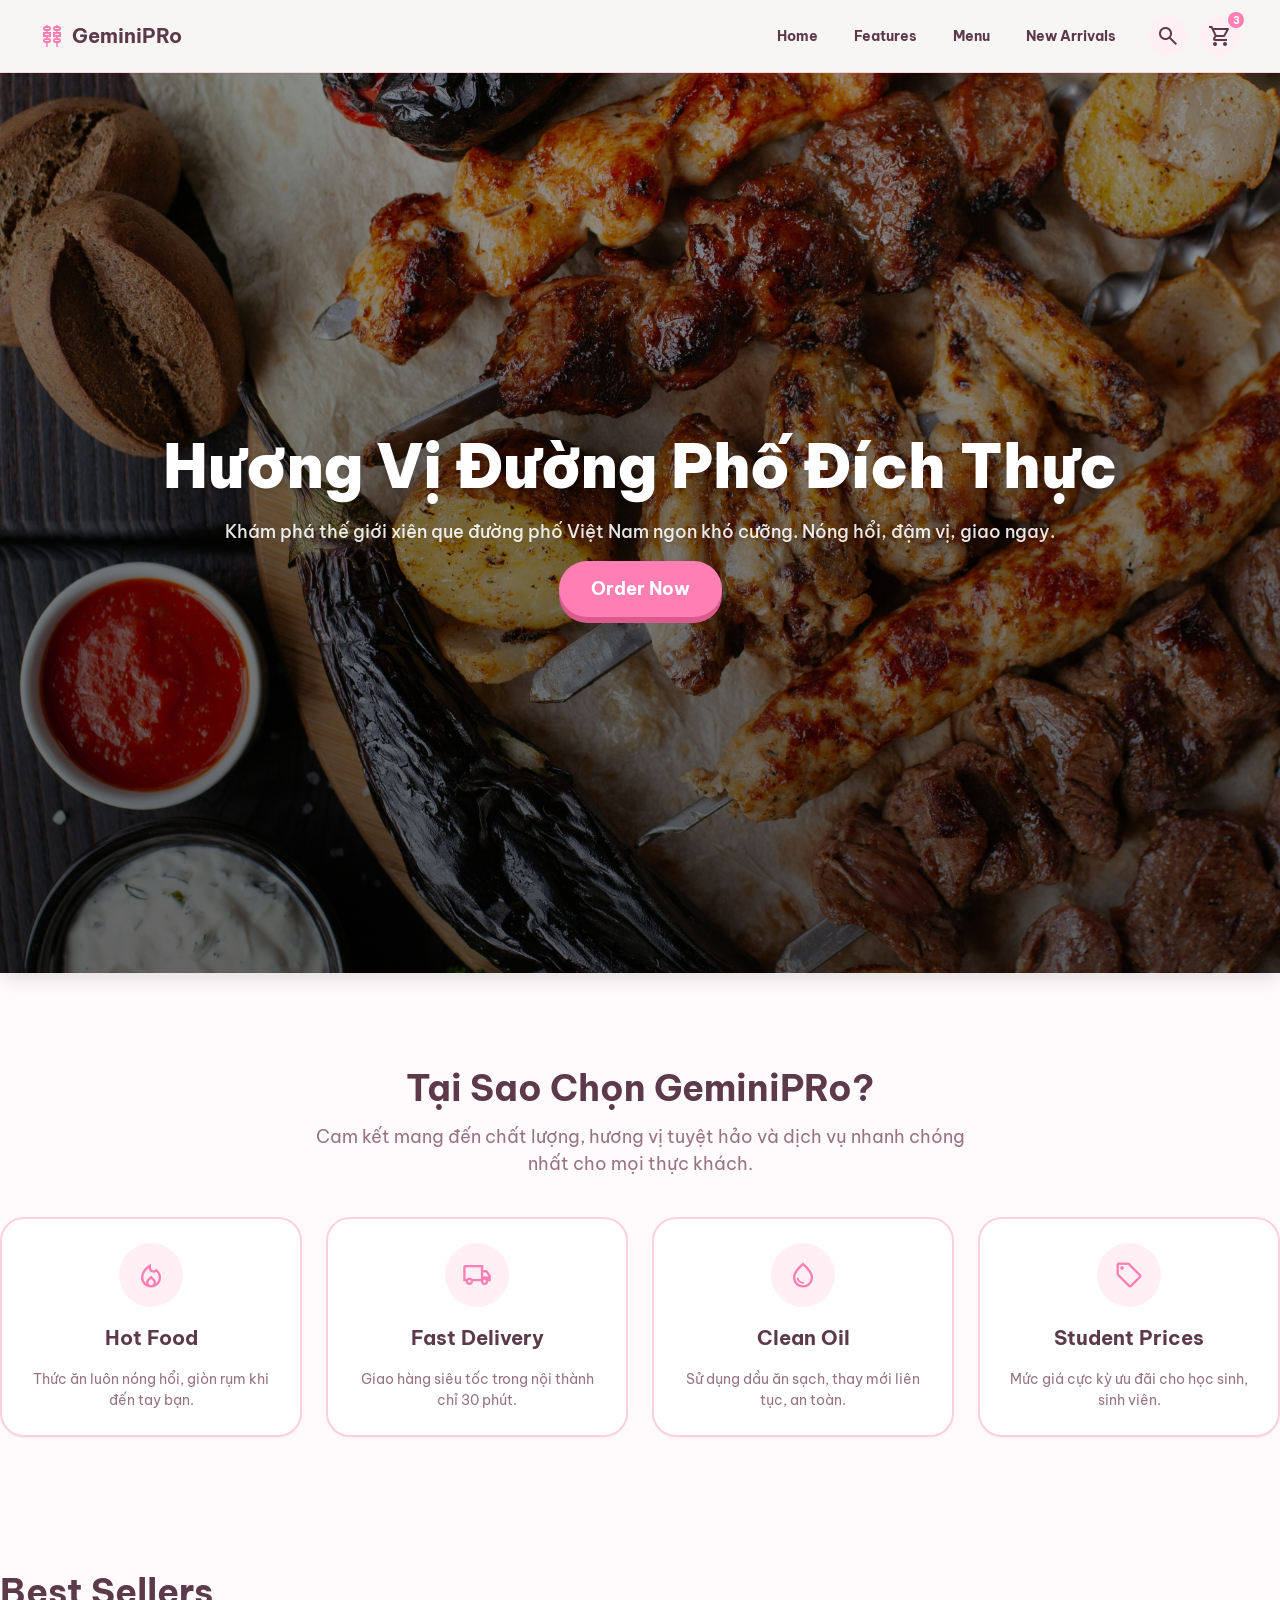
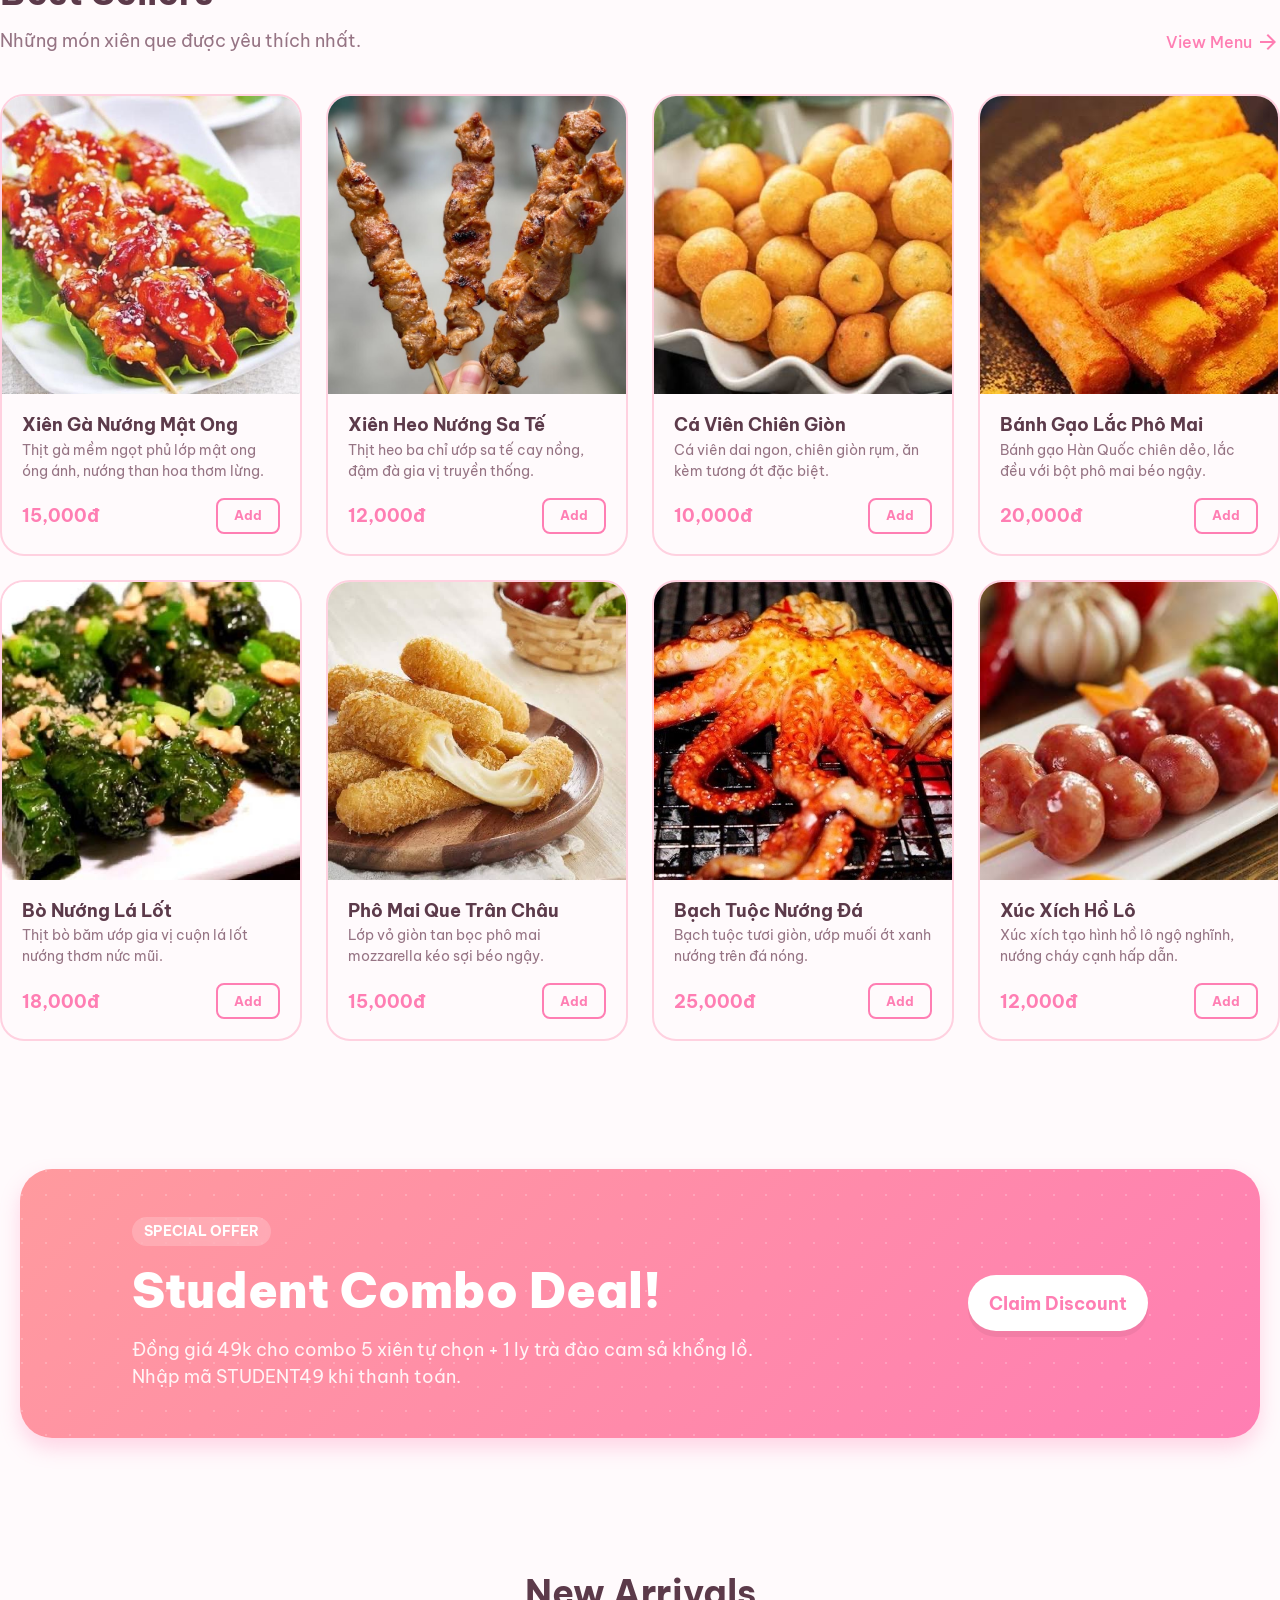
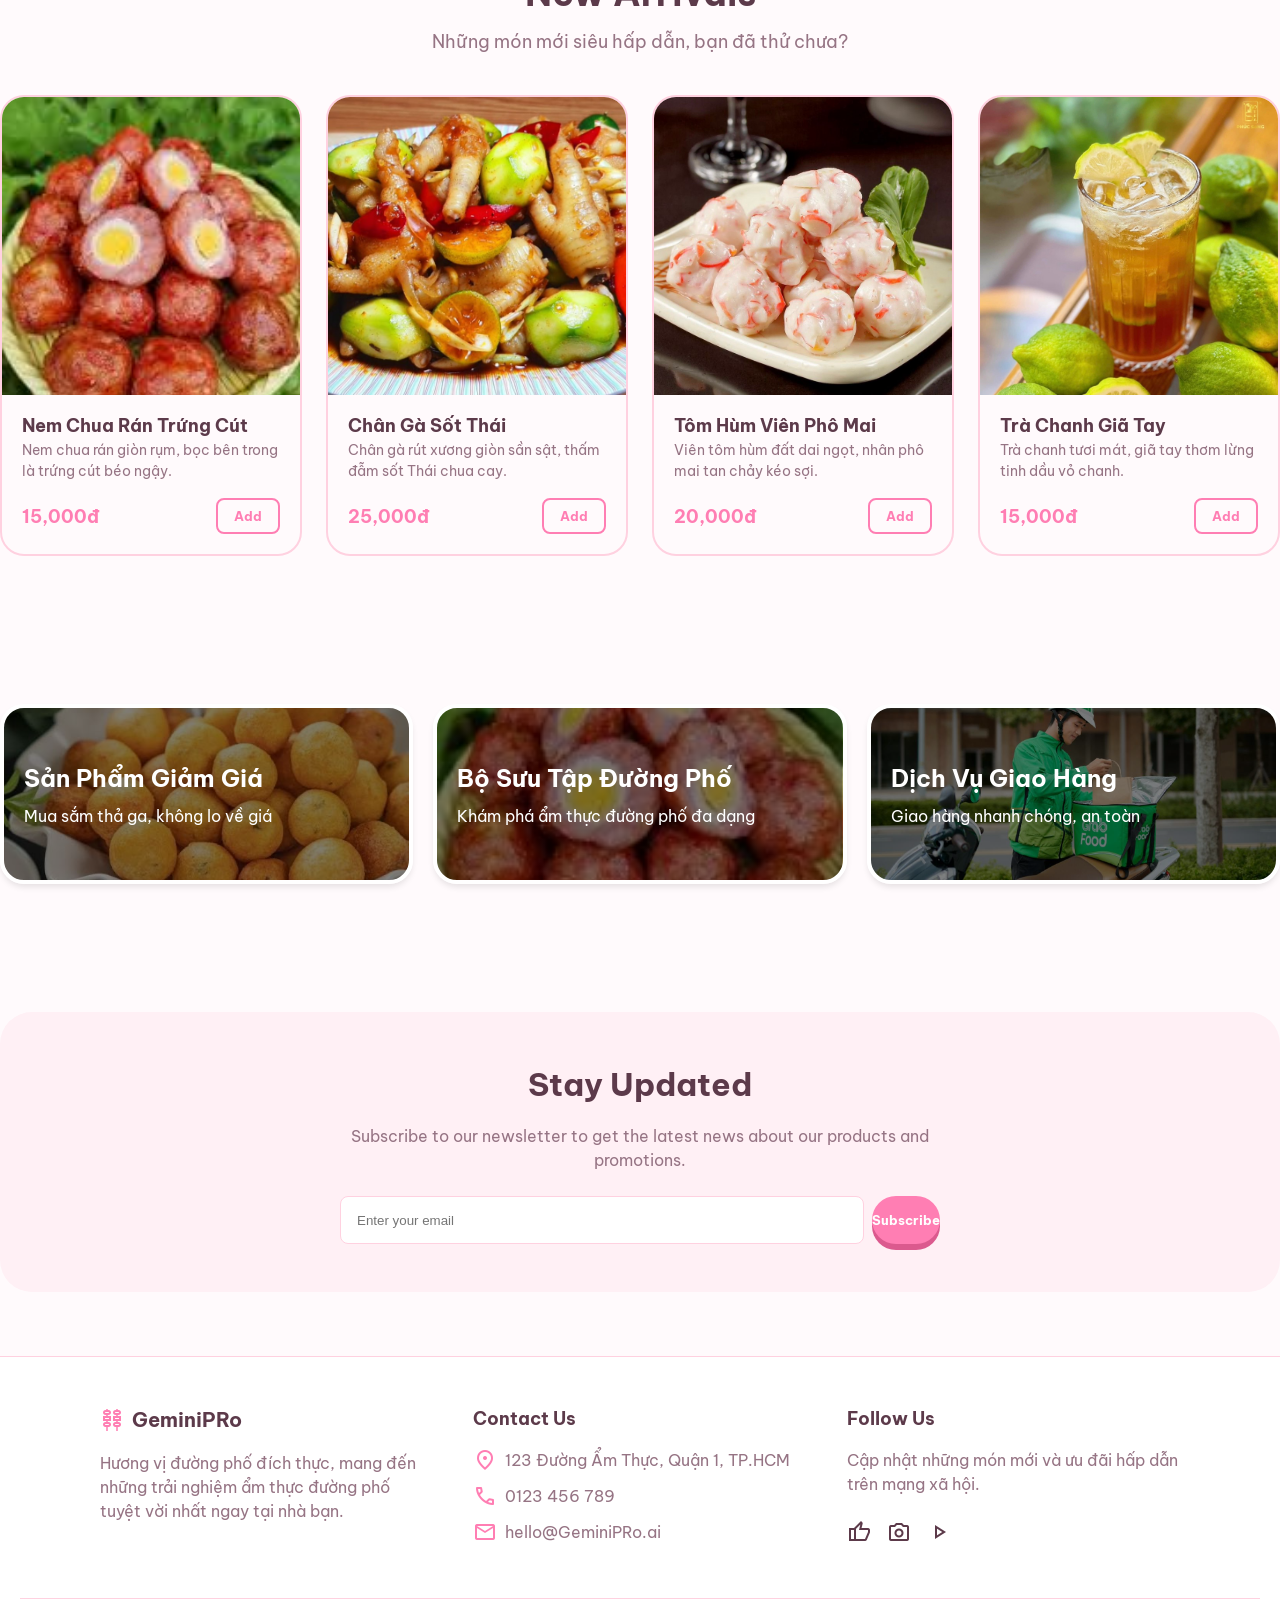
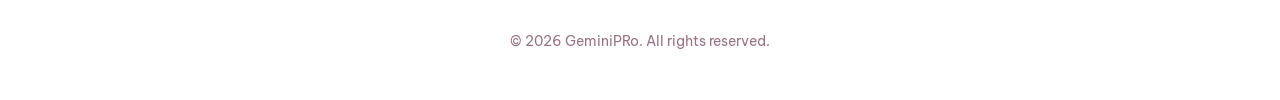
==== commit 3525203f: "update style and finish landing page" ====
--- a/index.html
+++ b/index.html
@@ -37,8 +37,8 @@
         </header>
 
         <main class="main-content">
-            <section class="container hero-section">
-                <div class="hero-card" style="background-image: linear-gradient(rgba(0, 0, 0, 0.4), rgba(0, 0, 0, 0.6)), url('https://images.unsplash.com/photo-1555939594-58d7cb561ad1?auto=format&fit=crop&q=80');">
+            <section class="hero-section">
+                <div class="hero-card" style="background-image: linear-gradient(rgba(0, 0, 0, 0.4), rgba(0, 0, 0, 0.6)), url('assets/img_banner/herobanner.avif');">
                     <div class="hero-content">
                         <h1>Hương Vị Đường Phố Đích Thực</h1>
                         <p>Khám phá thế giới xiên que đường phố Việt Nam ngon khó cưỡng. Nóng hổi, đậm vị, giao ngay.</p>
@@ -86,7 +86,7 @@
                 </div>
                 <div class="products-grid">
                     <div class="product-card">
-                        <div class="product-image" style="background-image: url('https://images.unsplash.com/photo-1529692236671-f1f6cf9683ba?auto=format&fit=crop&w=500&q=60');"></div>
+                        <div class="product-image" style="background-image: url('assets/img/xienganuong.jpg');"></div>
                         <div class="product-info">
                             <div>
                                 <h3>Xiên Gà Nướng Mật Ong</h3>
@@ -99,7 +99,7 @@
                         </div>
                     </div>
                     <div class="product-card">
-                        <div class="product-image" style="background-image: url('https://images.unsplash.com/photo-1544025162-811114215b06?auto=format&fit=crop&w=500&q=60');"></div>
+                        <div class="product-image" style="background-image: url('assets/img/xienheonguong.jpg');"></div>
                         <div class="product-info">
                             <div>
                                 <h3>Xiên Heo Nướng Sa Tế</h3>
@@ -112,7 +112,7 @@
                         </div>
                     </div>
                     <div class="product-card">
-                        <div class="product-image" style="background-image: url('https://images.unsplash.com/photo-1596797038530-2c107229654b?auto=format&fit=crop&w=500&q=60');"></div>
+                        <div class="product-image" style="background-image: url('assets/img/cavienchien.jpg');"></div>
                         <div class="product-info">
                             <div>
                                 <h3>Cá Viên Chiên Giòn</h3>
@@ -125,7 +125,7 @@
                         </div>
                     </div>
                     <div class="product-card">
-                        <div class="product-image" style="background-image: url('https://images.unsplash.com/photo-1582576163090-09d3b6f8a969?auto=format&fit=crop&w=500&q=60');"></div>
+                        <div class="product-image" style="background-image: url('assets/img/banhgaolac.jpg');"></div>
                         <div class="product-info">
                             <div>
                                 <h3>Bánh Gạo Lắc Phô Mai</h3>
@@ -138,7 +138,7 @@
                         </div>
                     </div>
                      <div class="product-card">
-                        <div class="product-image" style="background-image: url('https://images.unsplash.com/photo-1626074964464-f25b28d08798?auto=format&fit=crop&w=500&q=60');"></div>
+                        <div class="product-image" style="background-image: url('assets/img/bolalot.jpg');"></div>
                         <div class="product-info">
                             <div>
                                 <h3>Bò Nướng Lá Lốt</h3>
@@ -151,7 +151,7 @@
                         </div>
                     </div>
                     <div class="product-card">
-                        <div class="product-image" style="background-image: url('https://images.unsplash.com/photo-1531749668029-2be0da403d65?auto=format&fit=crop&w=500&q=60');"></div>
+                        <div class="product-image" style="background-image: url('assets/img/phomaique.jpg');"></div>
                         <div class="product-info">
                             <div>
                                 <h3>Phô Mai Que Trân Châu</h3>
@@ -164,7 +164,7 @@
                         </div>
                     </div>
                     <div class="product-card">
-                        <div class="product-image" style="background-image: url('https://images.unsplash.com/photo-1599487405270-864b20ccf9a6?auto=format&fit=crop&w=500&q=60');"></div>
+                        <div class="product-image" style="background-image: url('assets/img/bachtuocnguong.jpg');"></div>
                         <div class="product-info">
                             <div>
                                 <h3>Bạch Tuộc Nướng Đá</h3>
@@ -177,7 +177,7 @@
                         </div>
                     </div>
                     <div class="product-card">
-                        <div class="product-image" style="background-image: url('https://images.unsplash.com/photo-1628198751515-bba91b5c469b?auto=format&fit=crop&w=500&q=60');"></div>
+                        <div class="product-image" style="background-image: url('assets/img/xucxichholo.jpg');"></div>
                         <div class="product-info">
                             <div>
                                 <h3>Xúc Xích Hồ Lô</h3>
@@ -211,7 +211,7 @@
                 </div>
                 <div class="products-grid">
                     <div class="product-card">
-                        <div class="product-image" style="background-image: url('https://images.unsplash.com/photo-1560781290-7dc94c0f8f4f?auto=format&fit=crop&w=500&q=60');"></div>
+                        <div class="product-image" style="background-image: url('assets/img/nemchuaran.jpg');"></div>
                         <div class="product-info">
                             <div>
                                 <h3>Nem Chua Rán Trứng Cút</h3>
@@ -224,7 +224,7 @@
                         </div>
                     </div>
                     <div class="product-card">
-                        <div class="product-image" style="background-image: url('https://images.unsplash.com/photo-1558221469-4594c77f3473?auto=format&fit=crop&w=500&q=60');"></div>
+                        <div class="product-image" style="background-image: url('assets/img/changasot.jpg');"></div>
                         <div class="product-info">
                             <div>
                                 <h3>Chân Gà Sốt Thái</h3>
@@ -237,7 +237,7 @@
                         </div>
                     </div>
                     <div class="product-card">
-                        <div class="product-image" style="background-image: url('https://images.unsplash.com/photo-1574484284093-92138d643a68?auto=format&fit=crop&w=500&q=60');"></div>
+                        <div class="product-image" style="background-image: url('assets/img/tom-hum-vien-EB-4.jpg');"></div>
                         <div class="product-info">
                             <div>
                                 <h3>Tôm Hùm Viên Phô Mai</h3>
@@ -250,7 +250,7 @@
                         </div>
                     </div>
                     <div class="product-card">
-                        <div class="product-image" style="background-image: url('https://images.unsplash.com/photo-1586511925558-a4c6376fe658?auto=format&fit=crop&w=500&q=60');"></div>
+                        <div class="product-image" style="background-image: url('assets/img/cong-thuc-pha-tra-chanh-gia-tay.jpg');"></div>
                         <div class="product-info">
                             <div>
                                 <h3>Trà Chanh Giã Tay</h3>
@@ -264,6 +264,24 @@
                     </div>
                 </div>
             </section>
+
+            <section class="container section-padding">
+                <div class="banner-section">
+                    <div class="banner-card banner-discount">
+                        <h3>Sản Phẩm Giảm Giá</h3>
+                        <p>Mua sắm thả ga, không lo về giá</p>
+                    </div>
+                    <div class="banner-card banner-streetfood">
+                        <h3>Bộ Sưu Tập Đường Phố</h3>
+                        <p>Khám phá ẩm thực đường phố đa dạng</p>
+                    </div>
+                    <div class="banner-card banner-delivery">
+                        <h3>Dịch Vụ Giao Hàng</h3>
+                        <p>Giao hàng nhanh chóng, an toàn</p>
+                    </div>
+                </div>
+            </section>
+            
 
             <section class="container section-padding newsletter-section">
                 <div class="newsletter-content">
--- a/style.css
+++ b/style.css
@@ -2,19 +2,19 @@
    1. VARIABLES & RESET
    ======================================================= */
 :root {
-    --primary: #f45925;
-    --primary-hover: #e04818;
-    --primary-light: rgba(244, 89, 37, 0.1);
-    --primary-light-hover: rgba(244, 89, 37, 0.2);
+    --primary: #ff7eb3;
+    --primary-hover: #ff5c9d;
+    --primary-light: #fff0f5;
+    --primary-light-hover: #ffe4ed;
     
-    --bg-main: #f8f6f5;
+    --bg-main: #fffafc;
     --bg-white: #ffffff;
     
-    --text-dark: #0f172a;
-    --text-muted: #475569;
-    --border-color: rgba(244, 89, 37, 0.1);
+    --text-dark: #5c3a4a;
+    --text-muted: #967484;
+    --border-color: #ffd1e0;
     
-    --font-main: 'Be Vietnam Pro', sans-serif;
+    --font-main: 'Quicksand', 'Nunito', 'Be Vietnam Pro', sans-serif;
 }
 
 * {
@@ -85,12 +85,14 @@
 .btn-primary {
     background-color: var(--primary);
     color: white;
-    box-shadow: 0 10px 15px -3px rgba(0, 0, 0, 0.1);
+    box-shadow: 0 6px 0px #db5a8e;
+    transform: translateY(0);
 }
 
 .btn-primary:hover {
-    background-color: var(--primary-hover);
-    transform: scale(1.05);
+    background-color: var(--primary);
+    transform: translateY(2px);
+    box-shadow: 0 4px 0px #db5a8e;
 }
 
 .btn-large {
@@ -119,7 +121,7 @@
     background-color: white;
     color: var(--primary);
     font-size: 1.125rem;
-    box-shadow: 0 20px 25px -5px rgba(0, 0, 0, 0.1);
+    box-shadow: 0 6px 0px rgba(0,0,0,0.05);
 }
 
 .btn-white:hover {
@@ -195,7 +197,7 @@
 
 .navbar a {
     font-size: 0.875rem;
-    font-weight: 500;
+    font-weight: 700;
     transition: color 0.3s;
 }
 
@@ -232,7 +234,6 @@
    4. HERO SECTION
    ======================================================= */
 .hero-section {
-    padding-top: 24px;
     padding-bottom: 24px;
 }
 
@@ -242,10 +243,9 @@
     flex-direction: column;
     align-items: center;
     justify-content: center;
-    min-height: 500px;
+    min-height: 100vh;
     background-size: cover;
     background-position: center;
-    border-radius: 1rem;
     text-align: center;
     padding: 32px;
     overflow: hidden;
@@ -255,7 +255,6 @@
 .hero-content {
     position: relative;
     z-index: 10;
-    max-width: 768px;
     display: flex;
     flex-direction: column;
     align-items: center;
@@ -331,14 +330,16 @@
     gap: 16px;
     background-color: var(--bg-white);
     padding: 24px;
-    border: 1px solid var(--border-color);
-    border-radius: 1rem;
+    border: 2px solid var(--border-color);
+    border-radius: 24px;
     box-shadow: 0 1px 2px 0 rgba(0, 0, 0, 0.05);
-    transition: box-shadow 0.3s;
+    transition: all 0.3s cubic-bezier(0.34, 1.56, 0.64, 1);
 }
 
 .feature-card:hover {
-    box-shadow: 0 4px 6px -1px rgba(0, 0, 0, 0.1);
+    box-shadow: 0 10px 20px -5px rgba(255, 126, 179, 0.3);
+    transform: translateY(-5px) scale(1.02);
+    border-color: var(--primary);
 }
 
 .feature-icon {
@@ -407,14 +408,16 @@
     display: flex;
     flex-direction: column;
     background-color: var(--bg-main);
-    border: 1px solid var(--border-color);
-    border-radius: 1rem;
+    border: 2px solid var(--border-color);
+    border-radius: 24px;
     overflow: hidden;
     transition: all 0.3s;
 }
 
 .product-card:hover {
-    box-shadow: 0 10px 15px -3px rgba(0, 0, 0, 0.1);
+    box-shadow: 0 15px 30px -5px rgba(255, 126, 179, 0.25);
+    transform: translateY(-5px);
+    border-color: var(--primary);
 }
 
 .product-image {
@@ -450,6 +453,7 @@
     color: var(--text-muted);
     display: -webkit-box;
     -webkit-line-clamp: 2;
+    line-clamp: 2;
     -webkit-box-orient: vertical;
     overflow: hidden;
 }
@@ -472,11 +476,13 @@
    ======================================================= */
 .promo-banner {
     position: relative;
-    margin: 64px 0;
-    padding: 64px 20px;
-    background: linear-gradient(to right, #f97316, var(--primary));
+    margin: 64px 20px;
+    padding: 48px 32px;
+    border-radius: 32px;
+    background: linear-gradient(135deg, #ff9a9e 0%, var(--primary) 100%);
     color: white;
     overflow: hidden;
+    box-shadow: 0 10px 20px rgba(255, 126, 179, 0.3);
 }
 
 .promo-pattern {
@@ -536,12 +542,68 @@
     color: rgba(255, 255, 255, 0.9);
 }
 
+
+/* Banner section styles */
+.banner-section {
+    display: grid;
+    grid-template-columns: repeat(3, 1fr);
+    gap: 20px;
+    margin-top: 20px;
+}
+
+.banner-card {
+    border-radius: 24px;
+    padding: 20px;
+    color: white;
+    background-size: cover;
+    background-position: center;
+    min-height: 180px;
+    display: flex;
+    flex-direction: column;
+    justify-content: center;
+    cursor: pointer;
+    transition: all 0.4s cubic-bezier(0.34, 1.56, 0.64, 1);
+    box-shadow: 0 4px 6px -1px rgba(0, 0, 0, 0.1);
+    border: 4px solid white;
+}
+
+.banner-card:hover {
+    transform: translateY(-8px) scale(1.02);
+    box-shadow: 0 20px 25px -5px rgba(255, 126, 179, 0.4);
+}
+
+.banner-card h3 {
+    margin-top: 0;
+    margin-bottom: 8px;
+    font-size: 1.5rem;
+}
+
+.banner-card p {
+    margin: 0;
+    font-size: 1rem;
+}
+
+.banner-discount {
+    /* background-image: url('your-image-url'); */
+    background-image: linear-gradient(rgba(0, 0, 0, 0.5), rgba(0, 0, 0, 0.5)), url('assets/img/cavienchien.jpg');
+}
+
+.banner-streetfood {
+    /* background-image: url('your-image-url'); */
+    background-image: linear-gradient(rgba(0, 0, 0, 0.5), rgba(0, 0, 0, 0.5)), url('assets/img/nemchuaran.jpg');
+}
+
+.banner-delivery {
+    /* background-image: url('your-image-url'); */
+    background-image: linear-gradient(rgba(0, 0, 0, 0.5), rgba(0, 0, 0, 0.5)), url('assets/img/grabfood.jpg');
+}
+
 /* =======================================================
    8. NEWSLETTER SECTION
    ======================================================= */
 .newsletter-section {
     background-color: var(--primary-light);
-    border-radius: 1rem;
+    border-radius: 32px;
     padding: 48px;
     margin: 64px auto;
     max-width: 1280px;
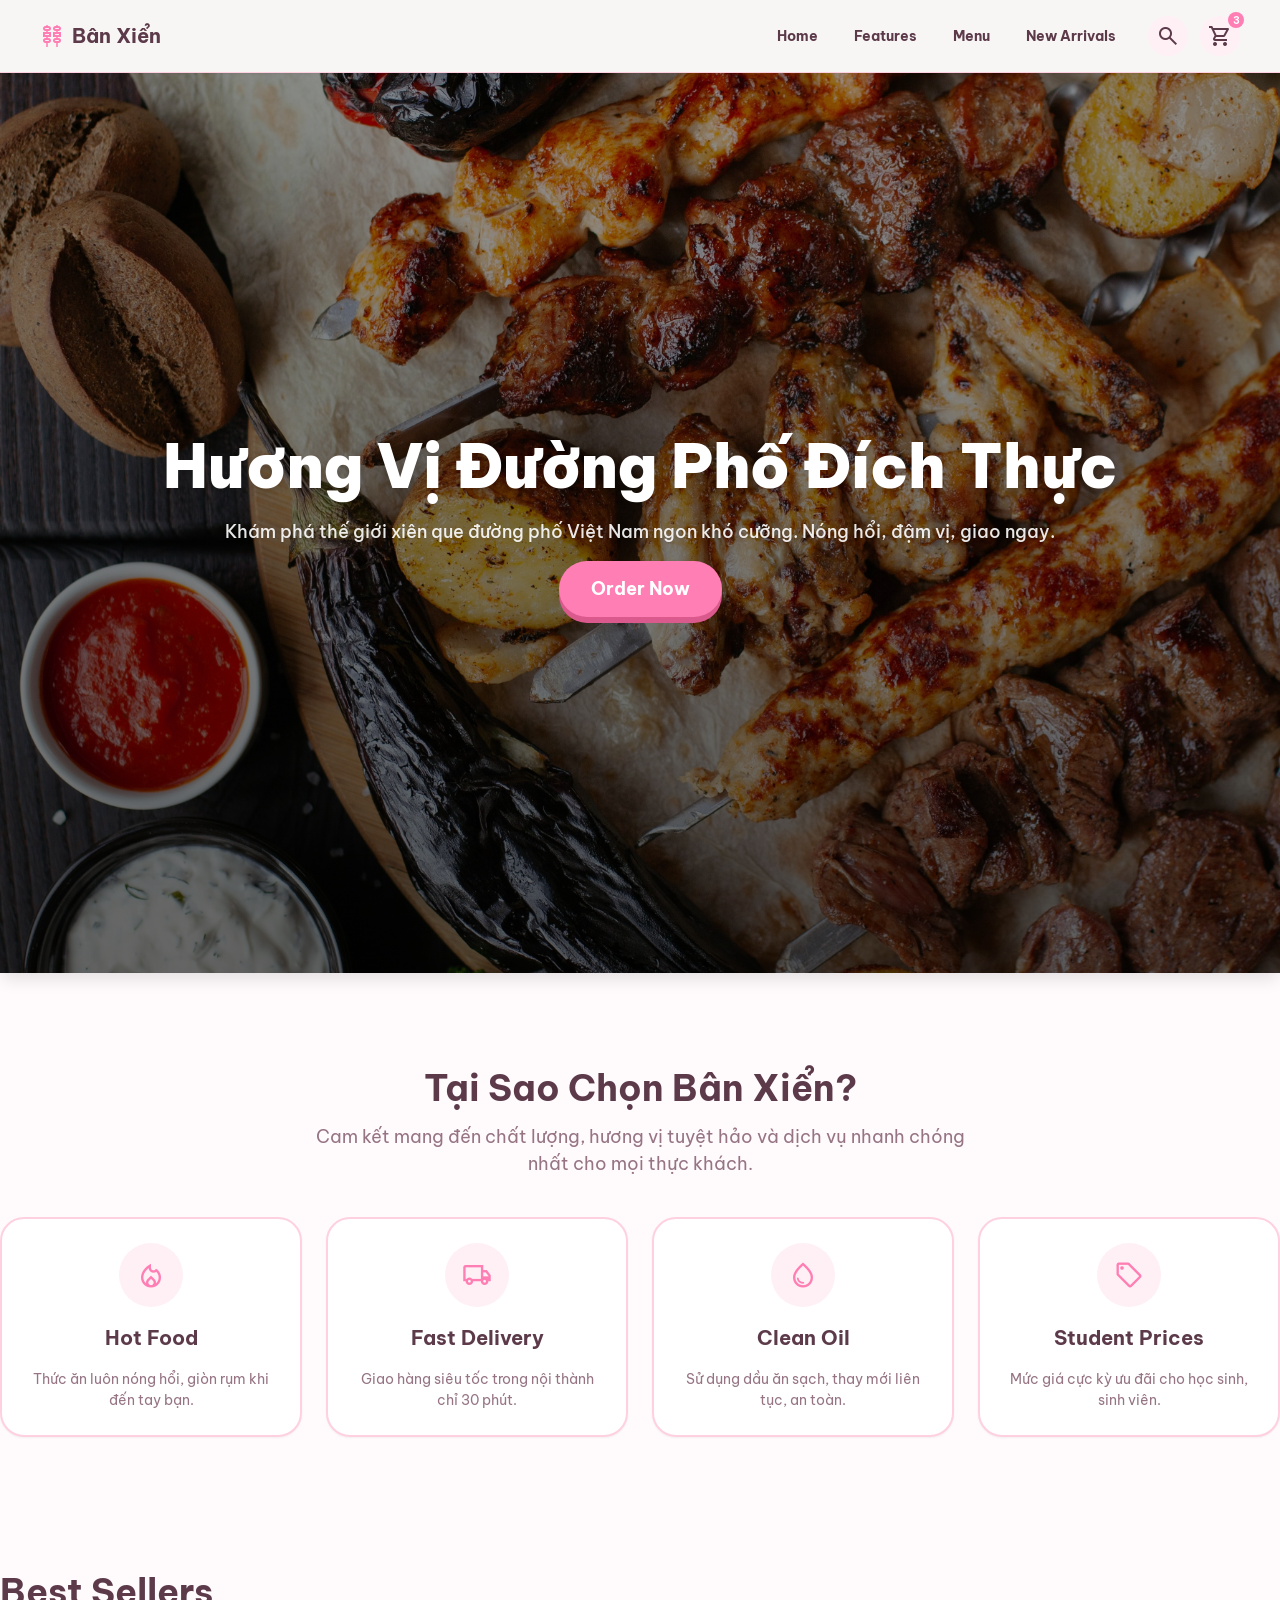
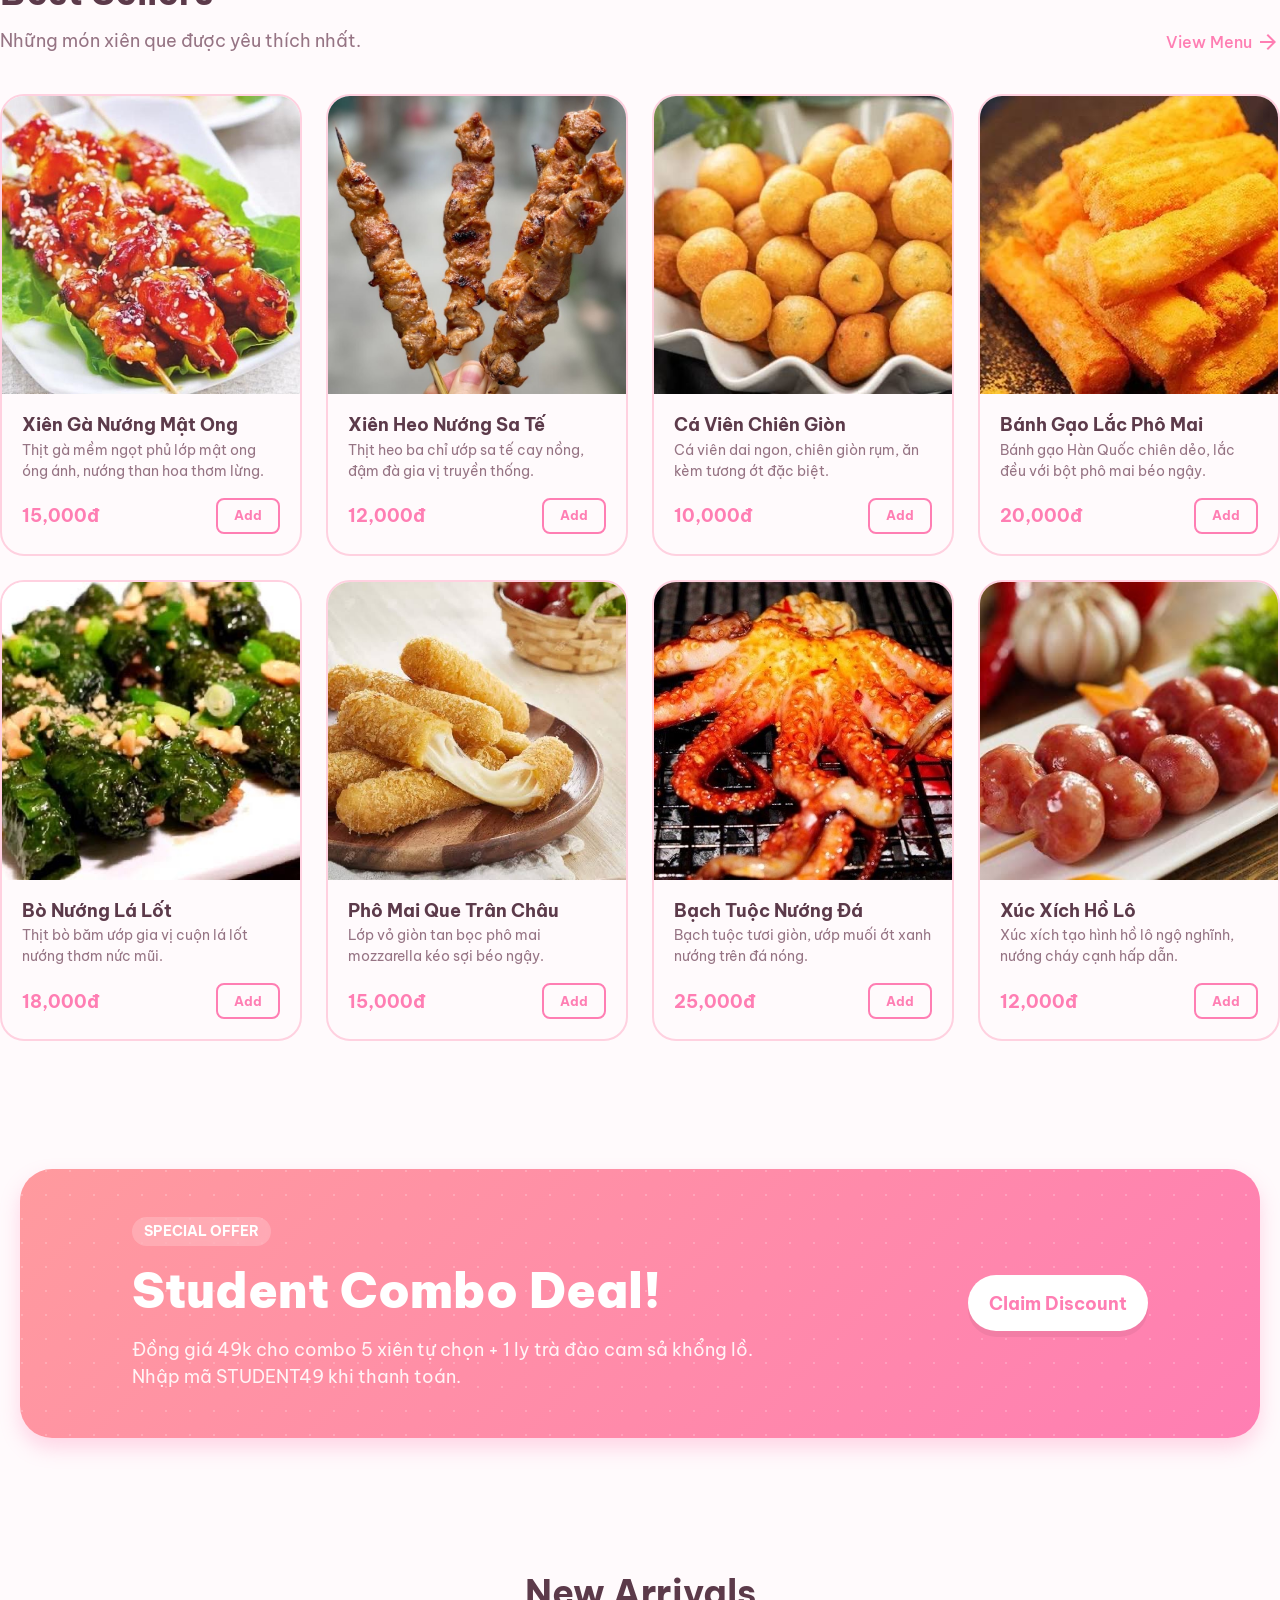
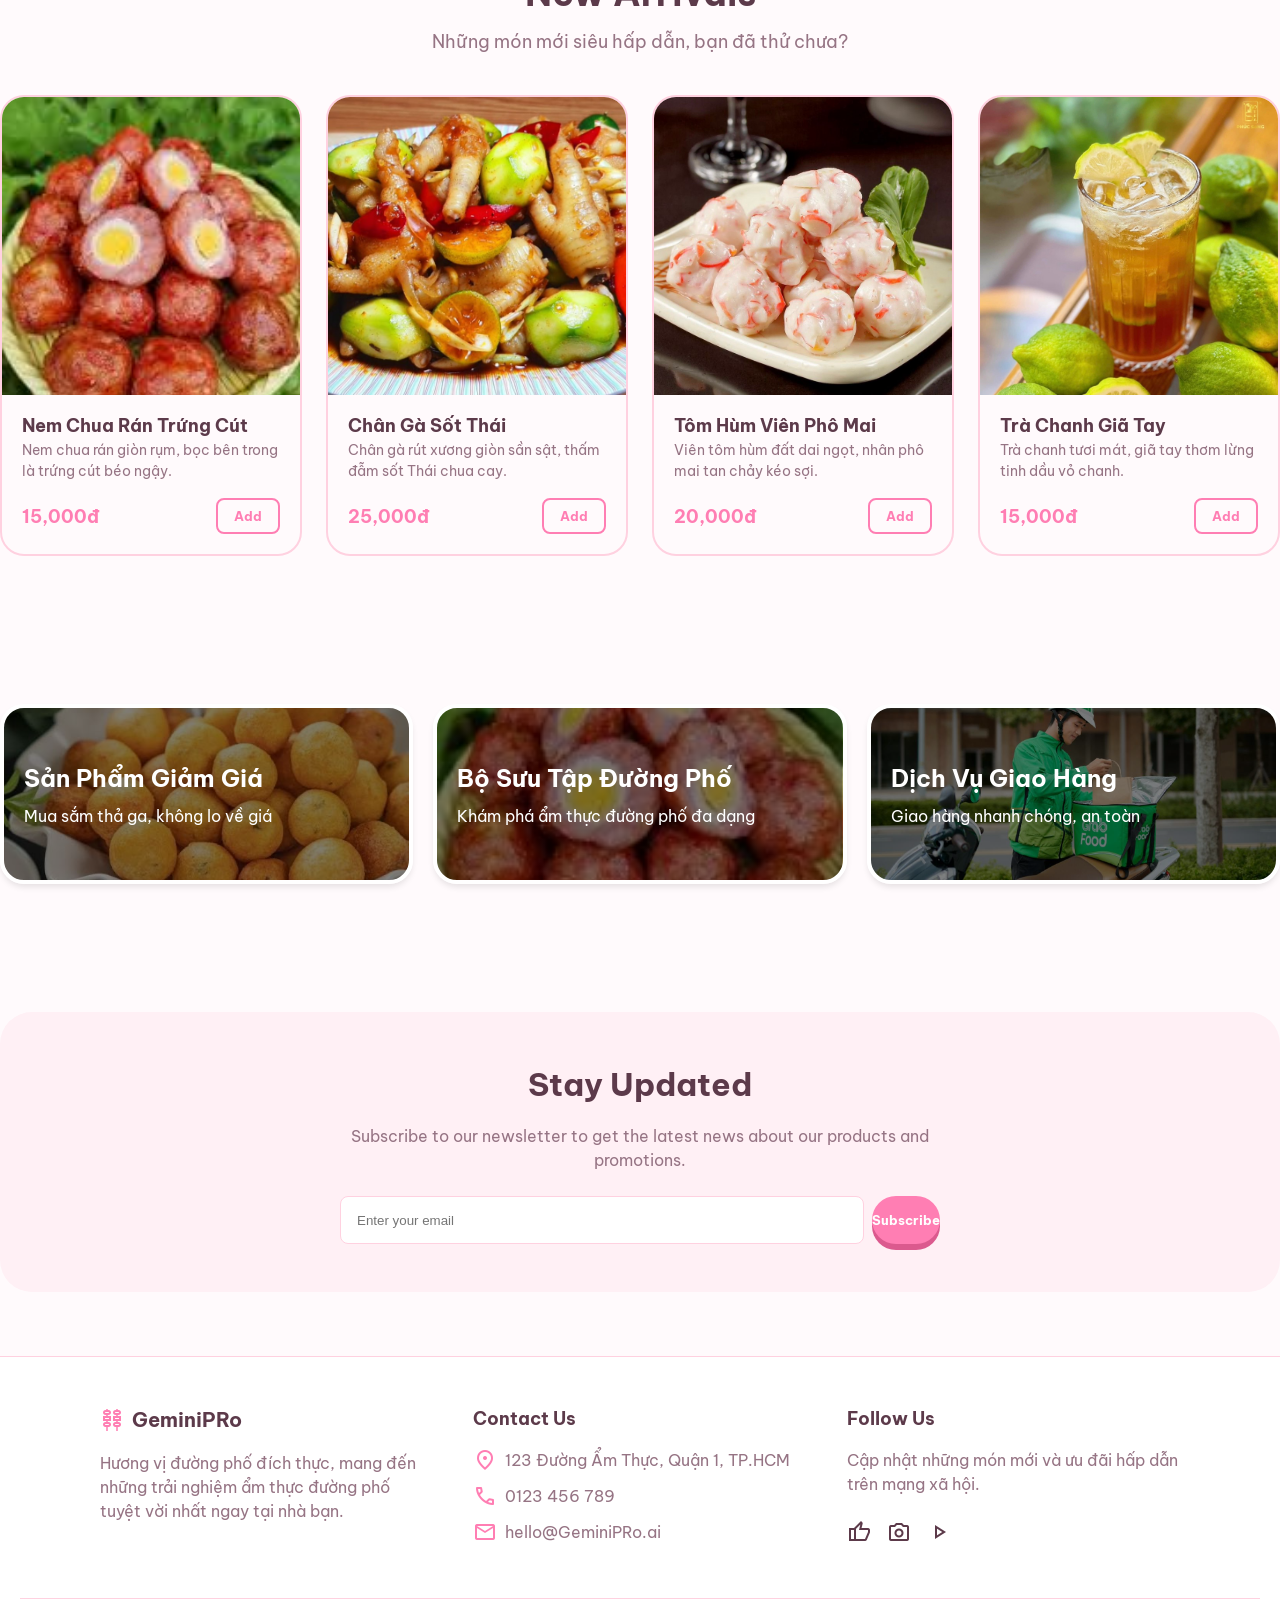
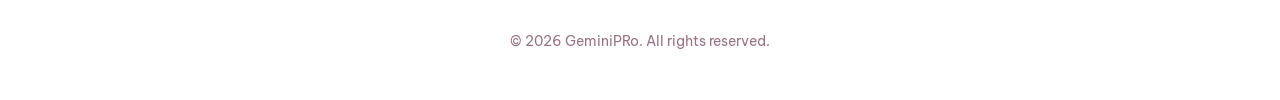
==== commit 6f7665b1: "minor fixes" ====
--- a/index.html
+++ b/index.html
@@ -3,7 +3,7 @@
 <head>
     <meta charset="utf-8"/>
     <meta name="viewport" content="width=device-width, initial-scale=1.0"/>
-    <title>GeminiPRo</title>
+    <title>Bân Xiển</title>
     <link rel="stylesheet" href="style.css"/>
     <link href="https://fonts.googleapis.com/css2?family=Be+Vietnam+Pro:wght@400;500;700;900&display=swap" rel="stylesheet"/>
     <link href="https://fonts.googleapis.com/css2?family=Material+Symbols+Outlined:wght,FILL@100..700,0..1&display=swap" rel="stylesheet"/>
@@ -14,14 +14,14 @@
             <div class="header-container">
                 <div class="logo">
                     <span class="material-symbols-outlined icon-large">kebab_dining</span>
-                    <h2>GeminiPRo</h2>
+                    <h2>Bân Xiển</h2>
                 </div>
                 <div class="header-right">
                     <nav class="navbar">
-                        <a href="#">Home</a>
-                        <a href="#">Features</a>
-                        <a href="#">Menu</a>
-                        <a href="#">New Arrivals</a>
+                        <a href="#home">Home</a>
+                        <a href="#features">Features</a>
+                        <a href="#menu">Menu</a>
+                        <a href="#newarrivals">New Arrivals</a>
                     </nav>
                     <div class="header-actions">
                         <button class="icon-btn">
@@ -37,7 +37,7 @@
         </header>
 
         <main class="main-content">
-            <section class="hero-section">
+            <section class="hero-section" id="home">
                 <div class="hero-card" style="background-image: linear-gradient(rgba(0, 0, 0, 0.4), rgba(0, 0, 0, 0.6)), url('assets/img_banner/herobanner.avif');">
                     <div class="hero-content">
                         <h1>Hương Vị Đường Phố Đích Thực</h1>
@@ -47,9 +47,9 @@
                 </div>
             </section>
 
-            <section class="container section-padding">
+            <section class="container section-padding" id="features">
                 <div class="section-header text-center">
-                    <h2>Tại Sao Chọn GeminiPRo?</h2>
+                    <h2>Tại Sao Chọn Bân Xiển?</h2>
                     <p>Cam kết mang đến chất lượng, hương vị tuyệt hảo và dịch vụ nhanh chóng nhất cho mọi thực khách.</p>
                 </div>
                 <div class="features-grid">
@@ -76,7 +76,7 @@
                 </div>
             </section>
 
-            <section class="container section-padding">
+            <section class="container section-padding" id="menu">
                 <div class="section-header flex-between">
                     <div>
                         <h2>Best Sellers</h2>
@@ -204,7 +204,7 @@
                 </div>
             </section>
 
-            <section class="container section-padding">
+            <section class="container section-padding" id="newarrivals">
                 <div class="section-header text-center">
                     <h2>New Arrivals</h2>
                     <p>Những món mới siêu hấp dẫn, bạn đã thử chưa?</p>
--- a/style.css
+++ b/style.css
@@ -584,17 +584,14 @@
 }
 
 .banner-discount {
-    /* background-image: url('your-image-url'); */
     background-image: linear-gradient(rgba(0, 0, 0, 0.5), rgba(0, 0, 0, 0.5)), url('assets/img/cavienchien.jpg');
 }
 
 .banner-streetfood {
-    /* background-image: url('your-image-url'); */
     background-image: linear-gradient(rgba(0, 0, 0, 0.5), rgba(0, 0, 0, 0.5)), url('assets/img/nemchuaran.jpg');
 }
 
 .banner-delivery {
-    /* background-image: url('your-image-url'); */
     background-image: linear-gradient(rgba(0, 0, 0, 0.5), rgba(0, 0, 0, 0.5)), url('assets/img/grabfood.jpg');
 }
 
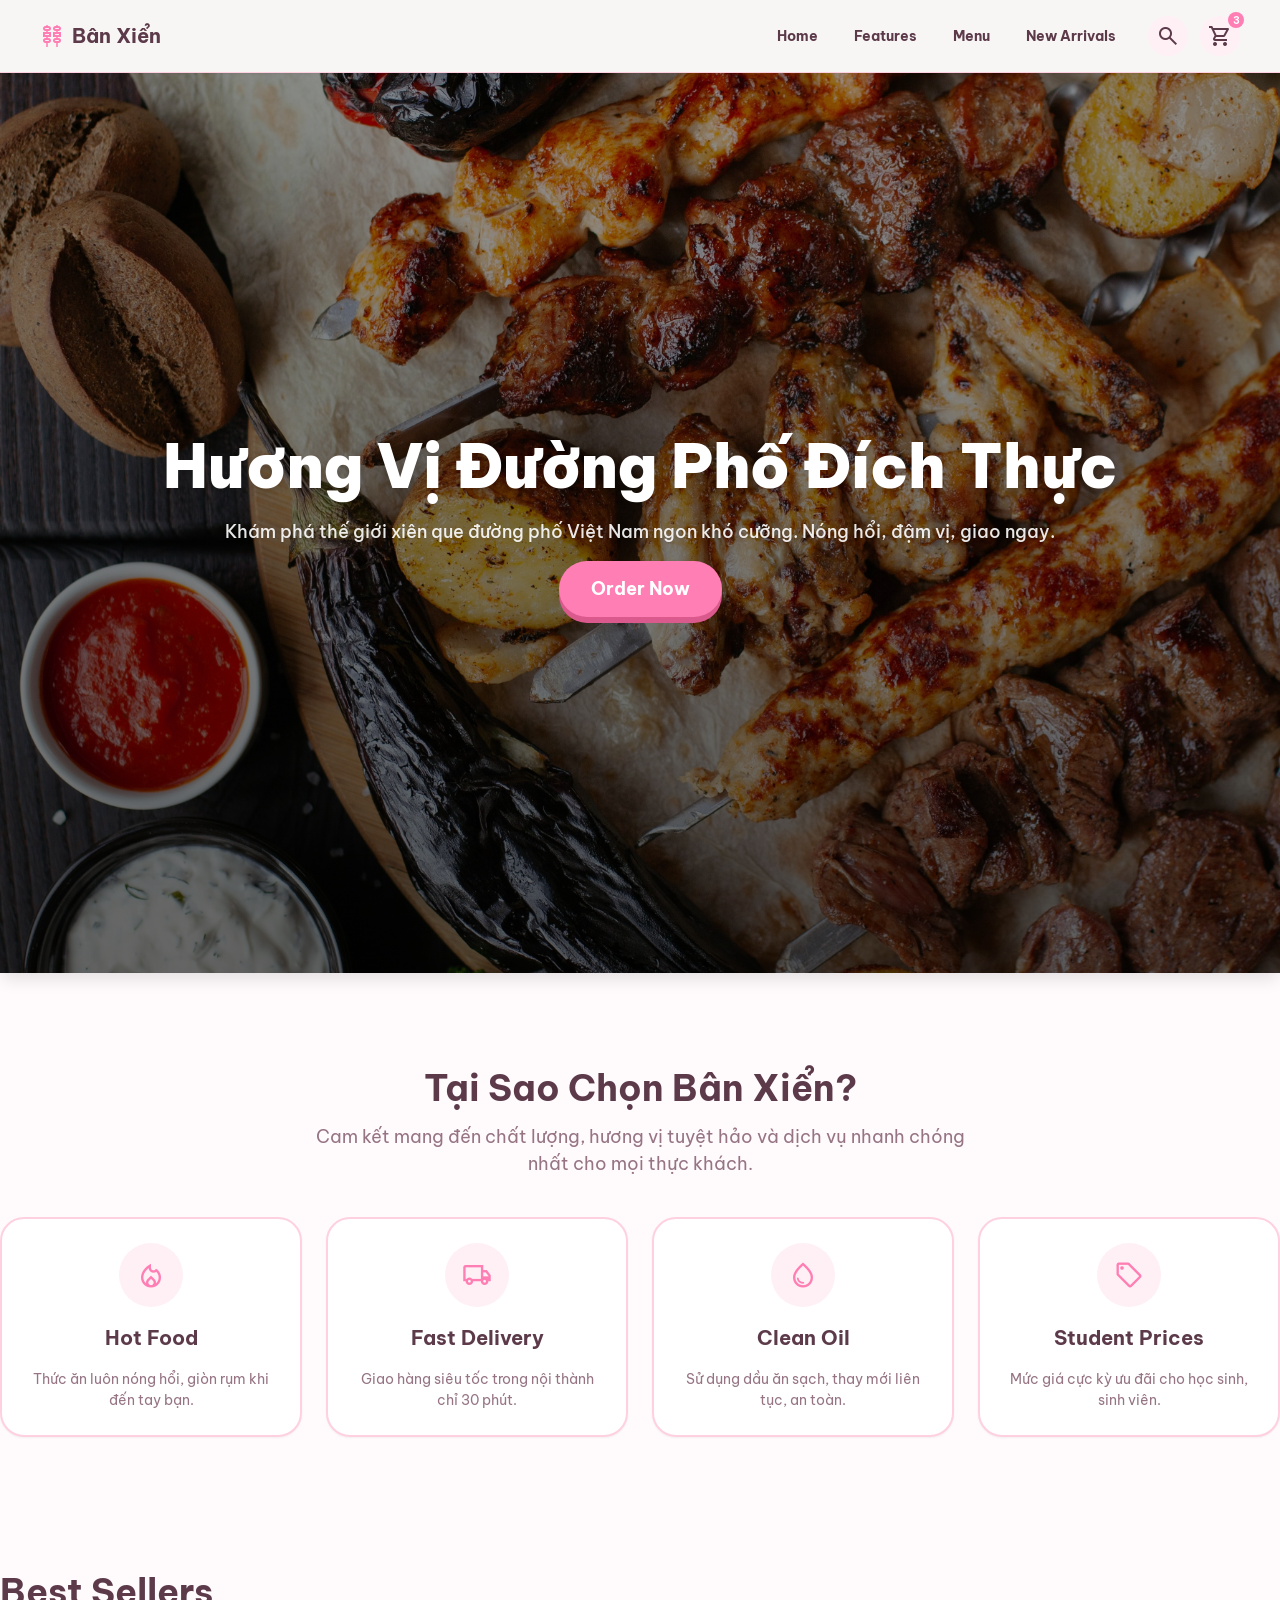
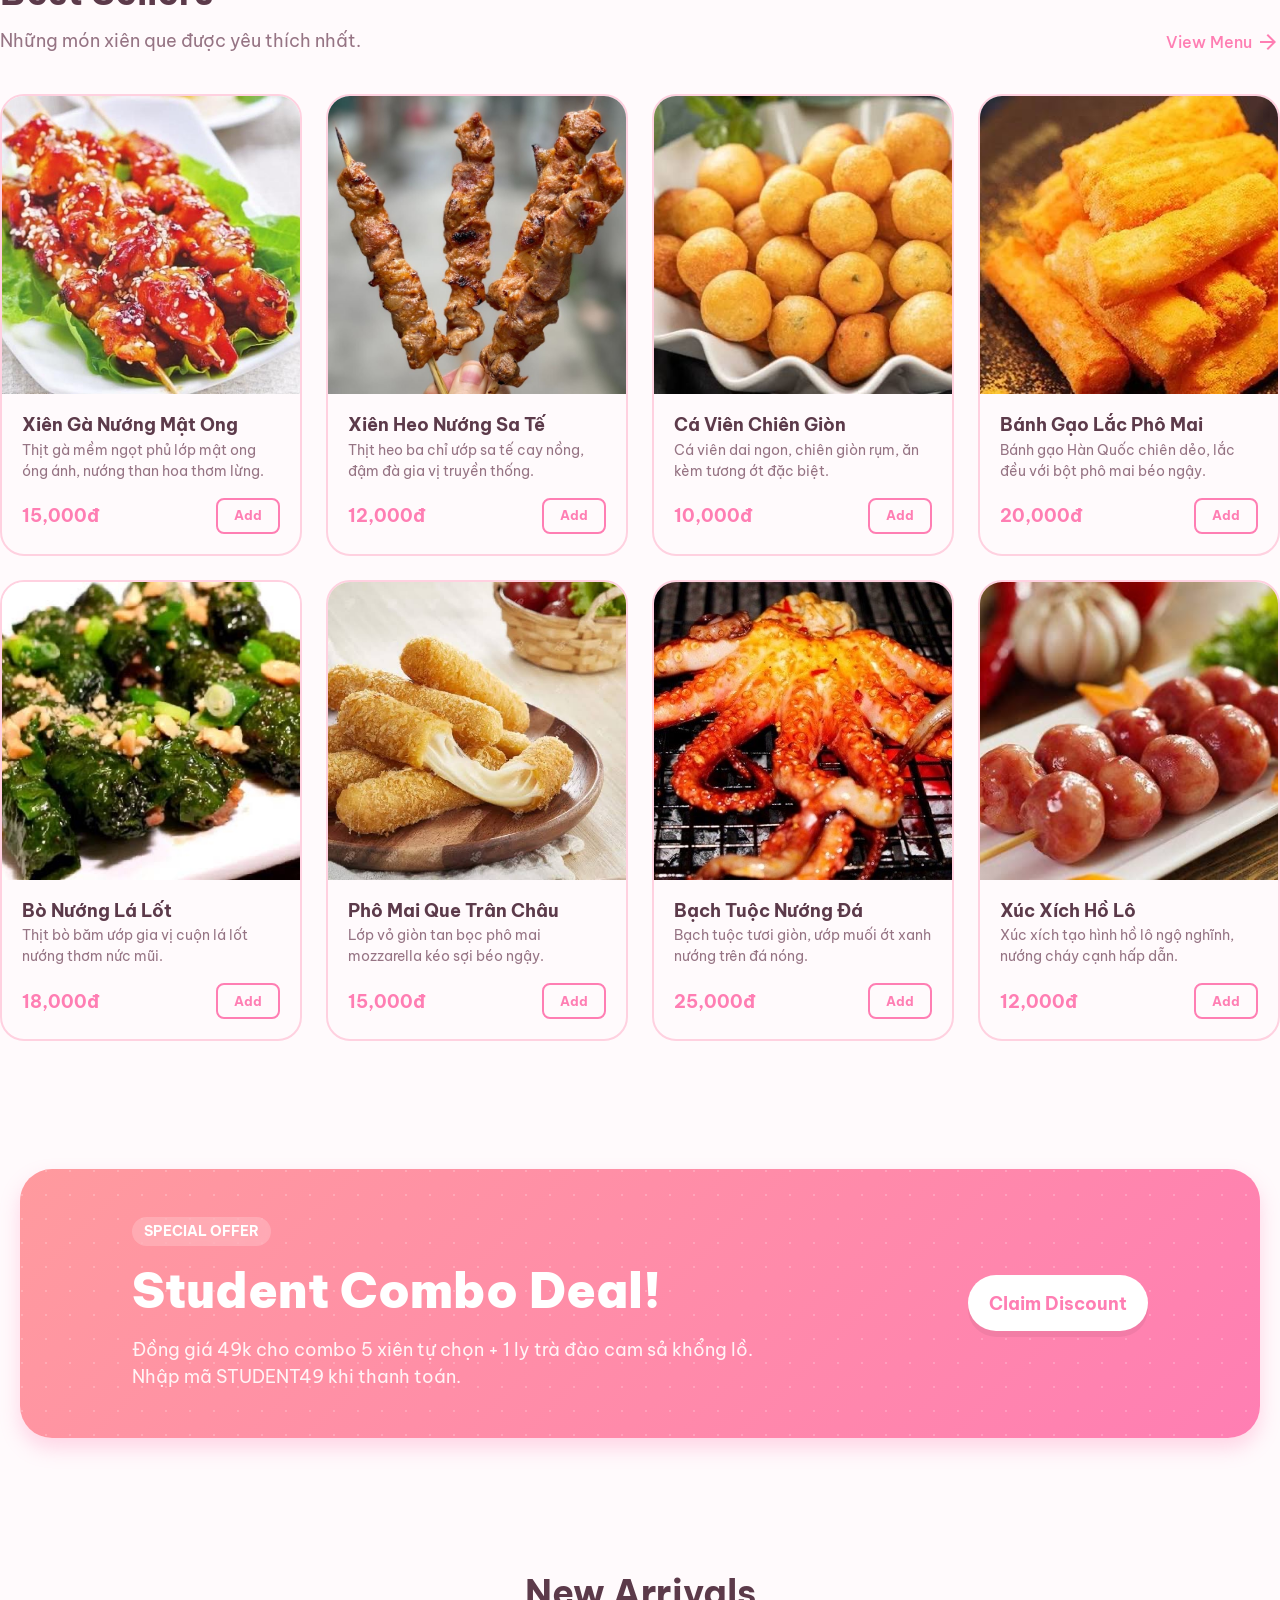
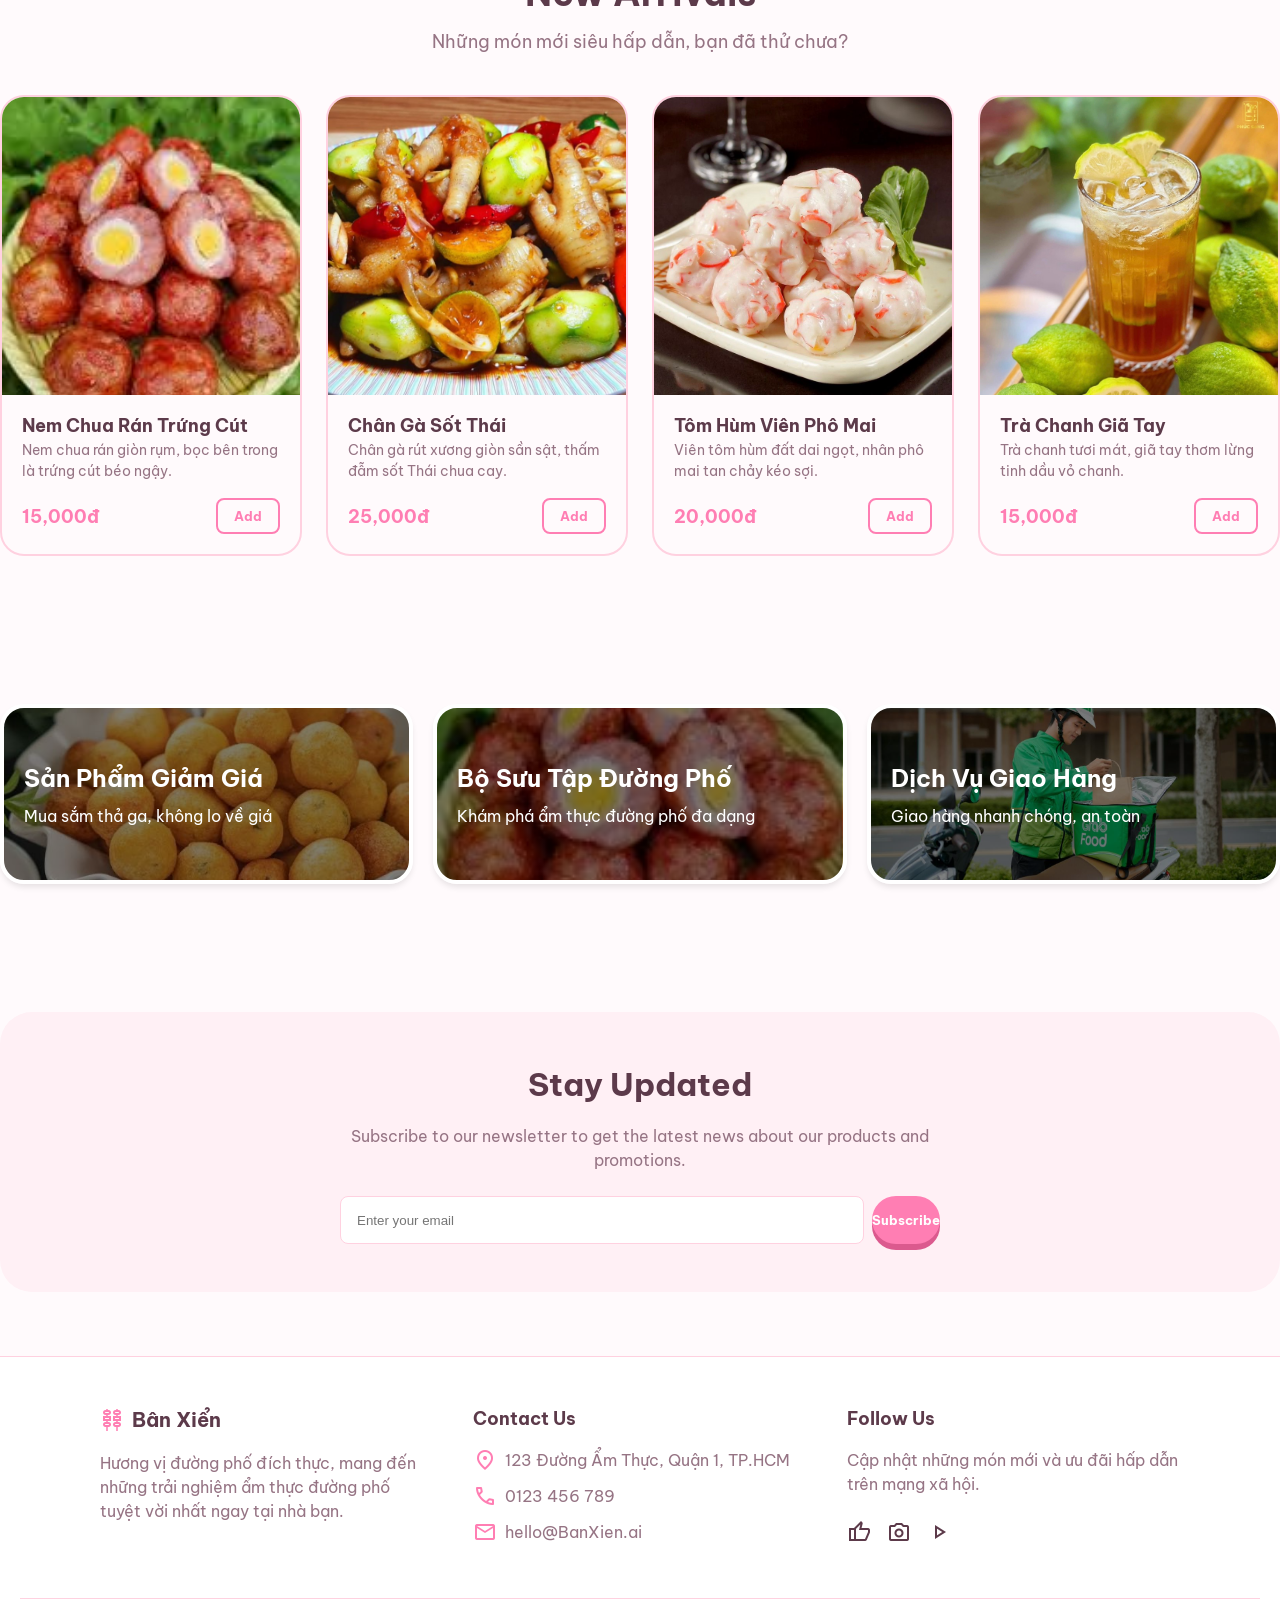
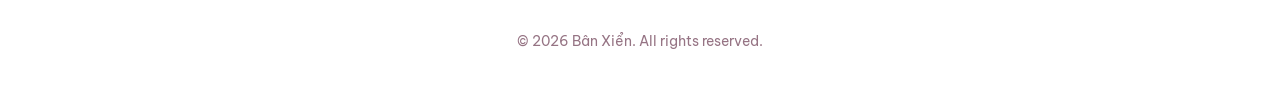
==== commit f434d023: "fixes" ====
--- a/index.html
+++ b/index.html
@@ -300,7 +300,7 @@
                 <div class="footer-col">
                     <div class="logo">
                         <span class="material-symbols-outlined icon-large text-primary">kebab_dining</span>
-                        <h2>GeminiPRo</h2>
+                        <h2>Bân Xiển</h2>
                     </div>
                     <p>Hương vị đường phố đích thực, mang đến những trải nghiệm ẩm thực đường phố tuyệt vời nhất ngay tại nhà bạn.</p>
                 </div>
@@ -309,7 +309,7 @@
                     <ul>
                         <li><span class="material-symbols-outlined text-primary text-small">location_on</span> 123 Đường Ẩm Thực, Quận 1, TP.HCM</li>
                         <li><span class="material-symbols-outlined text-primary text-small">phone</span> 0123 456 789</li>
-                        <li><span class="material-symbols-outlined text-primary text-small">mail</span> hello@GeminiPRo.ai</li>
+                        <li><span class="material-symbols-outlined text-primary text-small">mail</span> hello@BanXien.ai</li>
                     </ul>
                 </div>
                 <div class="footer-col">
@@ -323,7 +323,7 @@
                 </div>
             </div>
             <div class="container text-center copyright">
-                © 2026 GeminiPRo. All rights reserved.
+                © 2026 Bân Xiển. All rights reserved.
             </div>
         </footer>
     </div>
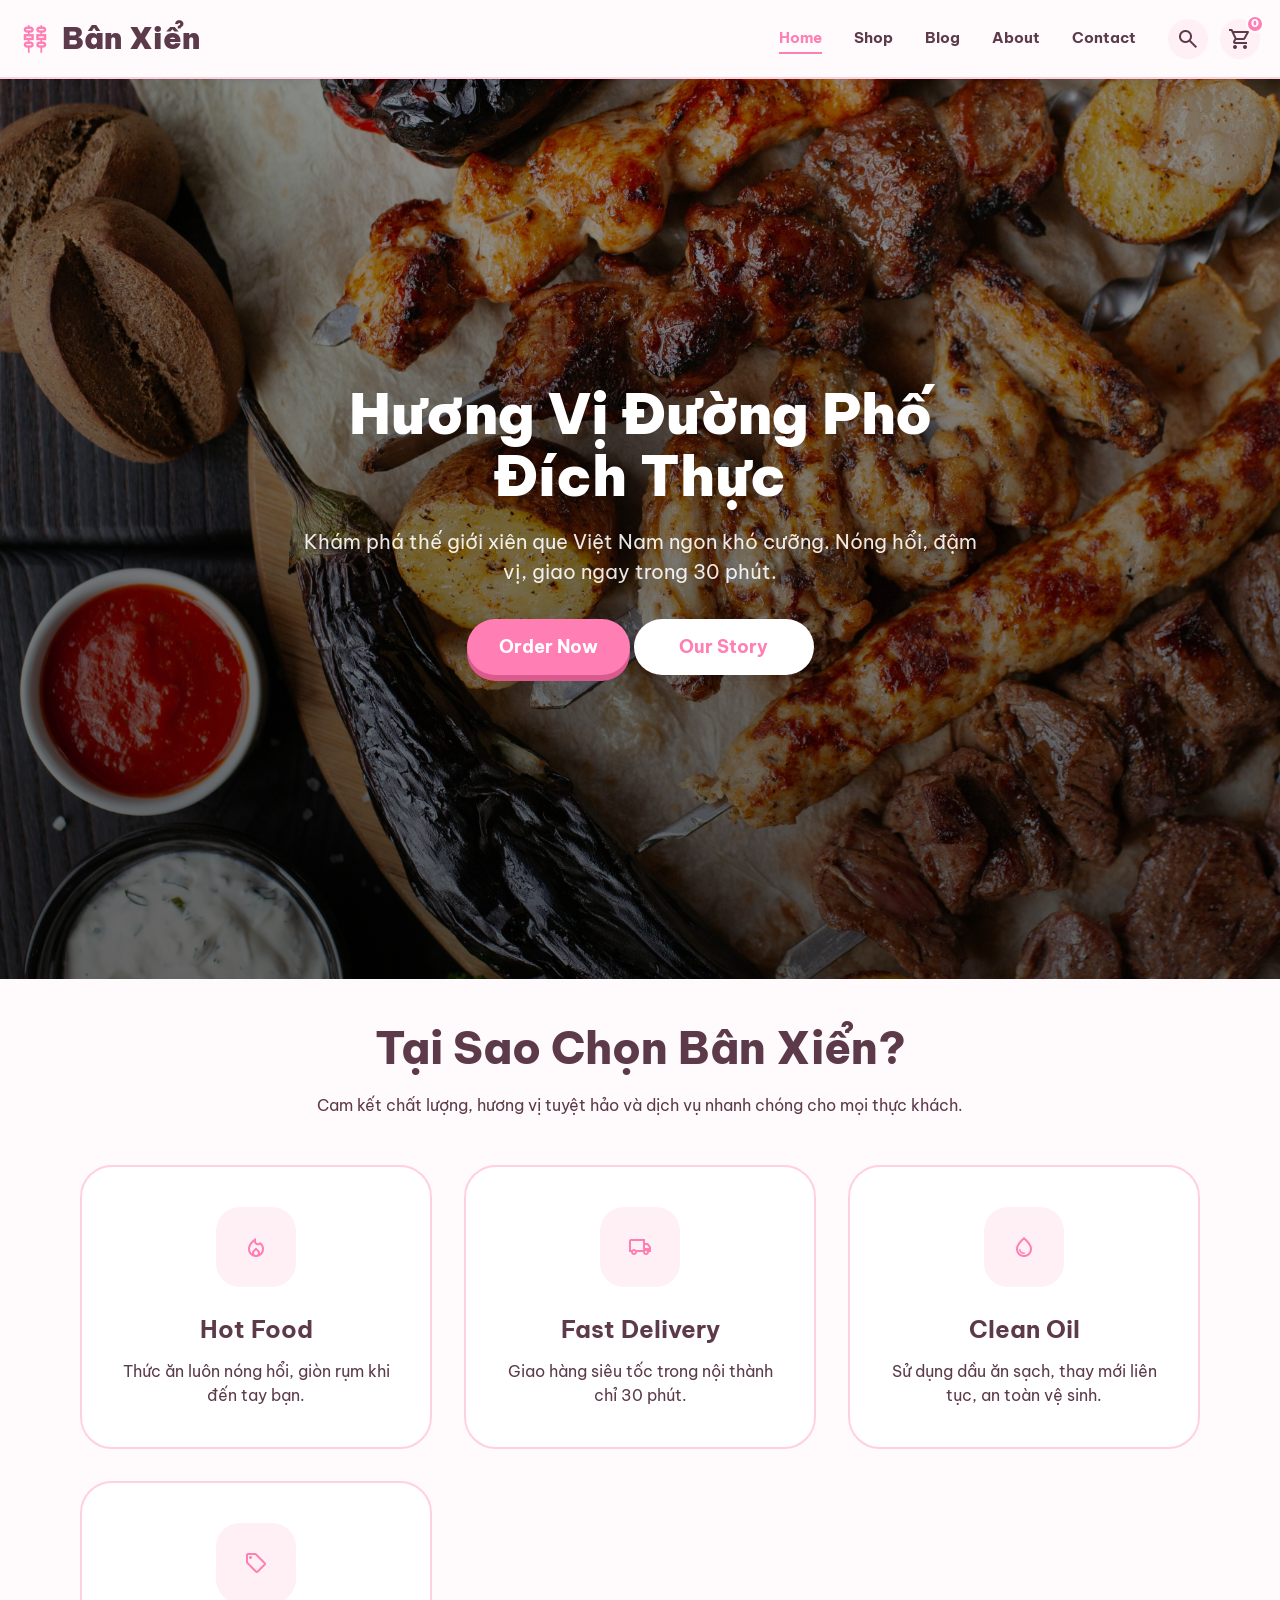
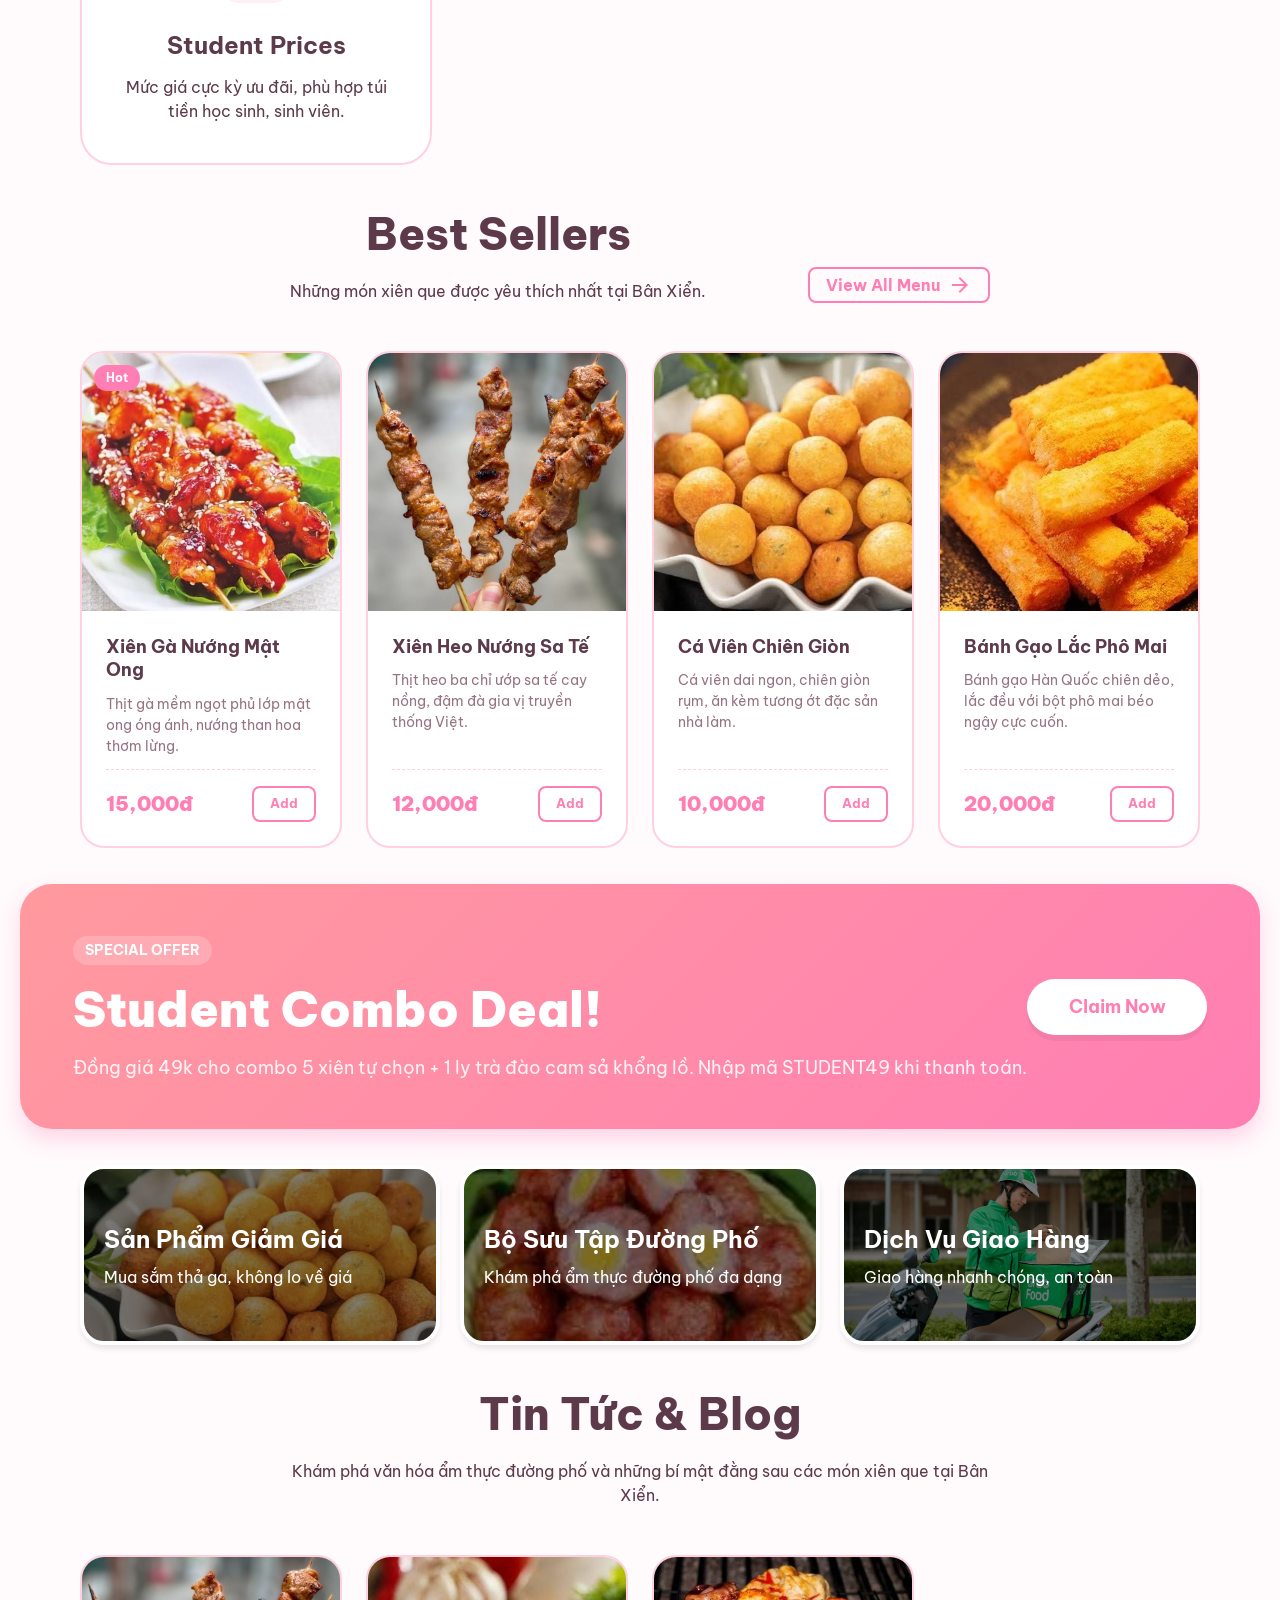
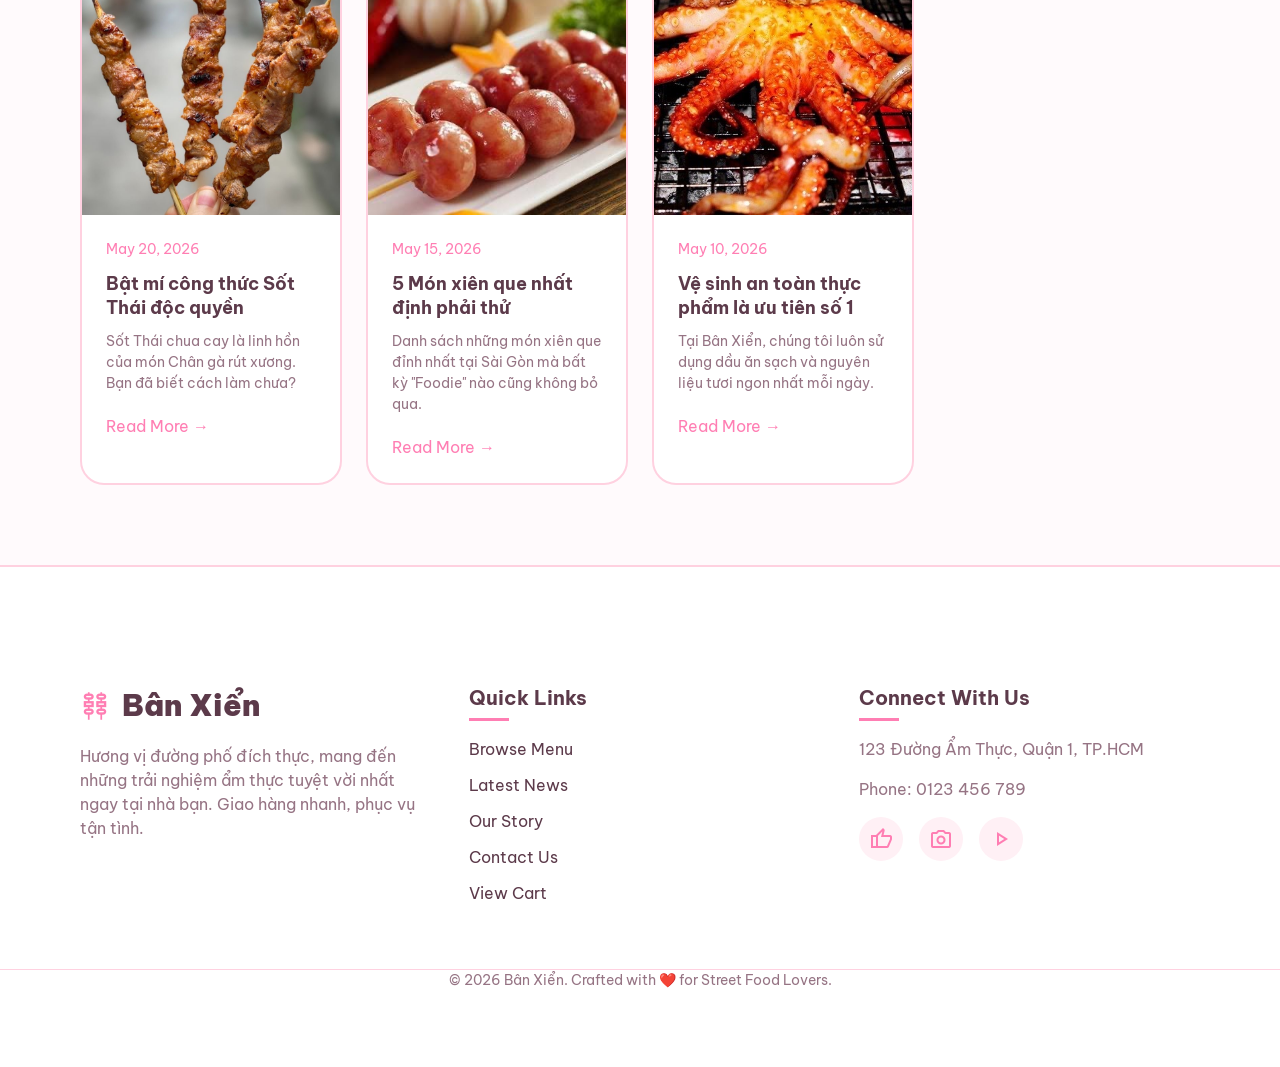
==== commit 1490e1b1: "Final term 1st commit" ====
--- a/index.html
+++ b/index.html
@@ -1,35 +1,67 @@
 <!DOCTYPE html>
 <html lang="en">
+
 <head>
-    <meta charset="utf-8"/>
-    <meta name="viewport" content="width=device-width, initial-scale=1.0"/>
-    <title>Bân Xiển</title>
-    <link rel="stylesheet" href="style.css"/>
-    <link href="https://fonts.googleapis.com/css2?family=Be+Vietnam+Pro:wght@400;500;700;900&display=swap" rel="stylesheet"/>
-    <link href="https://fonts.googleapis.com/css2?family=Material+Symbols+Outlined:wght,FILL@100..700,0..1&display=swap" rel="stylesheet"/>
+    <meta charset="utf-8" />
+    <meta name="viewport" content="width=device-width, initial-scale=1.0" />
+    <meta name="description"
+        content="Bân Xiển - Hương vị đường phố Việt Nam đích thực, xiên que nóng hổi, giao ngay." />
+    <title>Bân Xiển | Street Food & Xiên Que</title>
+    <!-- Fonts -->
+    <link rel="preconnect" href="https://fonts.googleapis.com">
+    <link rel="preconnect" href="https://fonts.gstatic.com" crossorigin>
+    <link href="https://fonts.googleapis.com/css2?family=Be+Vietnam+Pro:wght@400;500;700;800;900&display=swap"
+        rel="stylesheet" />
+    <link href="https://fonts.googleapis.com/css2?family=Material+Symbols+Outlined:wght,FILL@100..700,0..1&display=swap"
+        rel="stylesheet" />
+    <!-- Styles -->
+
+    <link rel="stylesheet" href="style.css" />
+
 </head>
+
 <body>
+    <!-- Mobile Menu Overlay -->
+    <div class="mobile-menu-overlay" id="menuOverlay"></div>
+    <!-- Mobile Menu Drawer -->
+    <div class="mobile-menu" id="mobileMenu">
+        <button class="close-menu" id="closeMenu">
+            <span class="material-symbols-outlined">close</span>
+        </button>
+        <div class="mobile-nav-links">
+            <a href="index.html" class="active">Home</a>
+            <a href="shop.html">Shop</a>
+            <a href="blog.html">Blog</a>
+            <a href="about.html">About</a>
+            <a href="contact.html">Contact</a>
+        </div>
+    </div>
+
     <div class="app-wrapper">
         <header class="header">
             <div class="header-container">
-                <div class="logo">
+                <a href="index.html" class="logo">
                     <span class="material-symbols-outlined icon-large">kebab_dining</span>
                     <h2>Bân Xiển</h2>
-                </div>
+                </a>
                 <div class="header-right">
                     <nav class="navbar">
-                        <a href="#home">Home</a>
-                        <a href="#features">Features</a>
-                        <a href="#menu">Menu</a>
-                        <a href="#newarrivals">New Arrivals</a>
+                        <a href="index.html" class="active">Home</a>
+                        <a href="shop.html">Shop</a>
+                        <a href="blog.html">Blog</a>
+                        <a href="about.html">About</a>
+                        <a href="contact.html">Contact</a>
                     </nav>
                     <div class="header-actions">
-                        <button class="icon-btn">
+                        <button class="icon-btn search-btn">
                             <span class="material-symbols-outlined">search</span>
                         </button>
-                        <button class="icon-btn cart-btn">
+                        <a href="cart.html" class="icon-btn cart-btn">
                             <span class="material-symbols-outlined">shopping_cart</span>
                             <span class="cart-badge">3</span>
+                        </a>
+                        <button class="menu-toggle" id="openMenu">
+                            <span class="material-symbols-outlined">menu_open</span>
                         </button>
                     </div>
                 </div>
@@ -37,24 +69,29 @@
         </header>
 
         <main class="main-content">
-            <section class="hero-section" id="home">
-                <div class="hero-card" style="background-image: linear-gradient(rgba(0, 0, 0, 0.4), rgba(0, 0, 0, 0.6)), url('assets/img_banner/herobanner.avif');">
+            <section class="hero-section">
+                <div class="hero-card">
                     <div class="hero-content">
                         <h1>Hương Vị Đường Phố Đích Thực</h1>
-                        <p>Khám phá thế giới xiên que đường phố Việt Nam ngon khó cưỡng. Nóng hổi, đậm vị, giao ngay.</p>
-                        <button class="btn btn-primary btn-large">Order Now</button>
-                    </div>
-                </div>
-            </section>
-
-            <section class="container section-padding" id="features">
-                <div class="section-header text-center">
+                        <p>Khám phá thế giới xiên que Việt Nam ngon khó cưỡng. Nóng hổi, đậm vị, giao ngay trong 30
+                            phút.</p>
+                        <div class="hero-btns">
+                            <a href="shop.html" class="btn btn-primary btn-large">Order Now</a>
+                            <a href="about.html" class="btn btn-white btn-large">Our Story</a>
+                        </div>
+                    </div>
+                </div>
+            </section>
+
+            <section class="container section-padding">
+                <div class="section-header">
                     <h2>Tại Sao Chọn Bân Xiển?</h2>
-                    <p>Cam kết mang đến chất lượng, hương vị tuyệt hảo và dịch vụ nhanh chóng nhất cho mọi thực khách.</p>
+                    <p>Cam kết chất lượng, hương vị tuyệt hảo và dịch vụ nhanh chóng cho mọi thực khách.</p>
                 </div>
                 <div class="features-grid">
                     <div class="feature-card">
-                        <div class="feature-icon"><span class="material-symbols-outlined">local_fire_department</span></div>
+                        <div class="feature-icon"><span class="material-symbols-outlined">local_fire_department</span>
+                        </div>
                         <h3>Hot Food</h3>
                         <p>Thức ăn luôn nóng hổi, giòn rụm khi đến tay bạn.</p>
                     </div>
@@ -66,126 +103,74 @@
                     <div class="feature-card">
                         <div class="feature-icon"><span class="material-symbols-outlined">water_drop</span></div>
                         <h3>Clean Oil</h3>
-                        <p>Sử dụng dầu ăn sạch, thay mới liên tục, an toàn.</p>
+                        <p>Sử dụng dầu ăn sạch, thay mới liên tục, an toàn vệ sinh.</p>
                     </div>
                     <div class="feature-card">
                         <div class="feature-icon"><span class="material-symbols-outlined">sell</span></div>
                         <h3>Student Prices</h3>
-                        <p>Mức giá cực kỳ ưu đãi cho học sinh, sinh viên.</p>
-                    </div>
-                </div>
-            </section>
-
-            <section class="container section-padding" id="menu">
+                        <p>Mức giá cực kỳ ưu đãi, phù hợp túi tiền học sinh, sinh viên.</p>
+                    </div>
+                </div>
+            </section>
+
+            <section class="container section-padding">
                 <div class="section-header flex-between">
                     <div>
                         <h2>Best Sellers</h2>
-                        <p>Những món xiên que được yêu thích nhất.</p>
-                    </div>
-                    <a href="#" class="view-all-link">View Menu <span class="material-symbols-outlined">arrow_forward</span></a>
+                        <p>Những món xiên que được yêu thích nhất tại Bân Xiển.</p>
+                    </div>
+                    <a href="shop.html" class="btn btn-outline">View All Menu <span
+                            class="material-symbols-outlined">arrow_forward</span></a>
                 </div>
                 <div class="products-grid">
-                    <div class="product-card">
-                        <div class="product-image" style="background-image: url('assets/img/xienganuong.jpg');"></div>
-                        <div class="product-info">
-                            <div>
-                                <h3>Xiên Gà Nướng Mật Ong</h3>
-                                <p>Thịt gà mềm ngọt phủ lớp mật ong óng ánh, nướng than hoa thơm lừng.</p>
-                            </div>
+                    <!-- Reuse the 12 products logic but keep it clean -->
+                    <!-- 1 -->
+                    <div class="product-card">
+                        <div class="product-image" style="background-image: url('assets/img/xienganuong.jpg');">
+                            <span class="product-badge">Hot</span>
+                        </div>
+                        <div class="product-info">
+                            <h3>Xiên Gà Nướng Mật Ong</h3>
+                            <p>Thịt gà mềm ngọt phủ lớp mật ong óng ánh, nướng than hoa thơm lừng.</p>
                             <div class="product-bottom">
                                 <span class="price">15,000đ</span>
-                                <button class="btn btn-outline">Add</button>
-                            </div>
-                        </div>
-                    </div>
+                                <button class="btn btn-outline add-to-cart">Add</button>
+                            </div>
+                        </div>
+                    </div>
+                    <!-- 2 -->
                     <div class="product-card">
                         <div class="product-image" style="background-image: url('assets/img/xienheonguong.jpg');"></div>
                         <div class="product-info">
-                            <div>
-                                <h3>Xiên Heo Nướng Sa Tế</h3>
-                                <p>Thịt heo ba chỉ ướp sa tế cay nồng, đậm đà gia vị truyền thống.</p>
-                            </div>
+                            <h3>Xiên Heo Nướng Sa Tế</h3>
+                            <p>Thịt heo ba chỉ ướp sa tế cay nồng, đậm đà gia vị truyền thống Việt.</p>
                             <div class="product-bottom">
                                 <span class="price">12,000đ</span>
-                                <button class="btn btn-outline">Add</button>
-                            </div>
-                        </div>
-                    </div>
+                                <button class="btn btn-outline add-to-cart">Add</button>
+                            </div>
+                        </div>
+                    </div>
+                    <!-- 3 -->
                     <div class="product-card">
                         <div class="product-image" style="background-image: url('assets/img/cavienchien.jpg');"></div>
                         <div class="product-info">
-                            <div>
-                                <h3>Cá Viên Chiên Giòn</h3>
-                                <p>Cá viên dai ngon, chiên giòn rụm, ăn kèm tương ớt đặc biệt.</p>
-                            </div>
+                            <h3>Cá Viên Chiên Giòn</h3>
+                            <p>Cá viên dai ngon, chiên giòn rụm, ăn kèm tương ớt đặc sản nhà làm.</p>
                             <div class="product-bottom">
                                 <span class="price">10,000đ</span>
-                                <button class="btn btn-outline">Add</button>
-                            </div>
-                        </div>
-                    </div>
+                                <button class="btn btn-outline add-to-cart">Add</button>
+                            </div>
+                        </div>
+                    </div>
+                    <!-- 4 -->
                     <div class="product-card">
                         <div class="product-image" style="background-image: url('assets/img/banhgaolac.jpg');"></div>
                         <div class="product-info">
-                            <div>
-                                <h3>Bánh Gạo Lắc Phô Mai</h3>
-                                <p>Bánh gạo Hàn Quốc chiên dẻo, lắc đều với bột phô mai béo ngậy.</p>
-                            </div>
+                            <h3>Bánh Gạo Lắc Phô Mai</h3>
+                            <p>Bánh gạo Hàn Quốc chiên dẻo, lắc đều với bột phô mai béo ngậy cực cuốn.</p>
                             <div class="product-bottom">
                                 <span class="price">20,000đ</span>
-                                <button class="btn btn-outline">Add</button>
-                            </div>
-                        </div>
-                    </div>
-                     <div class="product-card">
-                        <div class="product-image" style="background-image: url('assets/img/bolalot.jpg');"></div>
-                        <div class="product-info">
-                            <div>
-                                <h3>Bò Nướng Lá Lốt</h3>
-                                <p>Thịt bò băm ướp gia vị cuộn lá lốt nướng thơm nức mũi.</p>
-                            </div>
-                            <div class="product-bottom">
-                                <span class="price">18,000đ</span>
-                                <button class="btn btn-outline">Add</button>
-                            </div>
-                        </div>
-                    </div>
-                    <div class="product-card">
-                        <div class="product-image" style="background-image: url('assets/img/phomaique.jpg');"></div>
-                        <div class="product-info">
-                            <div>
-                                <h3>Phô Mai Que Trân Châu</h3>
-                                <p>Lớp vỏ giòn tan bọc phô mai mozzarella kéo sợi béo ngậy.</p>
-                            </div>
-                            <div class="product-bottom">
-                                <span class="price">15,000đ</span>
-                                <button class="btn btn-outline">Add</button>
-                            </div>
-                        </div>
-                    </div>
-                    <div class="product-card">
-                        <div class="product-image" style="background-image: url('assets/img/bachtuocnguong.jpg');"></div>
-                        <div class="product-info">
-                            <div>
-                                <h3>Bạch Tuộc Nướng Đá</h3>
-                                <p>Bạch tuộc tươi giòn, ướp muối ớt xanh nướng trên đá nóng.</p>
-                            </div>
-                            <div class="product-bottom">
-                                <span class="price">25,000đ</span>
-                                <button class="btn btn-outline">Add</button>
-                            </div>
-                        </div>
-                    </div>
-                    <div class="product-card">
-                        <div class="product-image" style="background-image: url('assets/img/xucxichholo.jpg');"></div>
-                        <div class="product-info">
-                            <div>
-                                <h3>Xúc Xích Hồ Lô</h3>
-                                <p>Xúc xích tạo hình hồ lô ngộ nghĩnh, nướng cháy cạnh hấp dẫn.</p>
-                            </div>
-                            <div class="product-bottom">
-                                <span class="price">12,000đ</span>
-                                <button class="btn btn-outline">Add</button>
+                                <button class="btn btn-outline add-to-cart">Add</button>
                             </div>
                         </div>
                     </div>
@@ -193,76 +178,13 @@
             </section>
 
             <section class="promo-banner">
-                <div class="promo-pattern"></div>
-                <div class="container promo-content">
-                    <div class="promo-text">
-                        <span class="badge">SPECIAL OFFER</span>
-                        <h2>Student Combo Deal!</h2>
-                        <p>Đồng giá 49k cho combo 5 xiên tự chọn + 1 ly trà đào cam sả khổng lồ. Nhập mã STUDENT49 khi thanh toán.</p>
-                    </div>
-                    <button class="btn btn-white">Claim Discount</button>
-                </div>
-            </section>
-
-            <section class="container section-padding" id="newarrivals">
-                <div class="section-header text-center">
-                    <h2>New Arrivals</h2>
-                    <p>Những món mới siêu hấp dẫn, bạn đã thử chưa?</p>
-                </div>
-                <div class="products-grid">
-                    <div class="product-card">
-                        <div class="product-image" style="background-image: url('assets/img/nemchuaran.jpg');"></div>
-                        <div class="product-info">
-                            <div>
-                                <h3>Nem Chua Rán Trứng Cút</h3>
-                                <p>Nem chua rán giòn rụm, bọc bên trong là trứng cút béo ngậy.</p>
-                            </div>
-                            <div class="product-bottom">
-                                <span class="price">15,000đ</span>
-                                <button class="btn btn-outline">Add</button>
-                            </div>
-                        </div>
-                    </div>
-                    <div class="product-card">
-                        <div class="product-image" style="background-image: url('assets/img/changasot.jpg');"></div>
-                        <div class="product-info">
-                            <div>
-                                <h3>Chân Gà Sốt Thái</h3>
-                                <p>Chân gà rút xương giòn sần sật, thấm đẫm sốt Thái chua cay.</p>
-                            </div>
-                            <div class="product-bottom">
-                                <span class="price">25,000đ</span>
-                                <button class="btn btn-outline">Add</button>
-                            </div>
-                        </div>
-                    </div>
-                    <div class="product-card">
-                        <div class="product-image" style="background-image: url('assets/img/tom-hum-vien-EB-4.jpg');"></div>
-                        <div class="product-info">
-                            <div>
-                                <h3>Tôm Hùm Viên Phô Mai</h3>
-                                <p>Viên tôm hùm đất dai ngọt, nhân phô mai tan chảy kéo sợi.</p>
-                            </div>
-                            <div class="product-bottom">
-                                <span class="price">20,000đ</span>
-                                <button class="btn btn-outline">Add</button>
-                            </div>
-                        </div>
-                    </div>
-                    <div class="product-card">
-                        <div class="product-image" style="background-image: url('assets/img/cong-thuc-pha-tra-chanh-gia-tay.jpg');"></div>
-                        <div class="product-info">
-                            <div>
-                                <h3>Trà Chanh Giã Tay</h3>
-                                <p>Trà chanh tươi mát, giã tay thơm lừng tinh dầu vỏ chanh.</p>
-                            </div>
-                            <div class="product-bottom">
-                                <span class="price">15,000đ</span>
-                                <button class="btn btn-outline">Add</button>
-                            </div>
-                        </div>
-                    </div>
-                </div>
+                <div class="promo-text">
+                    <span class="promo-badge">SPECIAL OFFER</span>
+                    <h2>Student Combo Deal!</h2>
+                    <p>Đồng giá 49k cho combo 5 xiên tự chọn + 1 ly trà đào cam sả khổng lồ. Nhập mã STUDENT49 khi thanh
+                        toán.</p>
+                </div>
+                <a href="shop.html" class="btn btn-white btn-large">Claim Now</a>
             </section>
 
             <section class="container section-padding">
@@ -281,16 +203,44 @@
                     </div>
                 </div>
             </section>
-            
-
-            <section class="container section-padding newsletter-section">
-                <div class="newsletter-content">
-                    <h2>Stay Updated</h2>
-                    <p>Subscribe to our newsletter to get the latest news about our products and promotions.</p>
-                    <form class="newsletter-form">
-                        <input type="email" placeholder="Enter your email" class="newsletter-input">
-                        <button type="submit" class="btn btn-primary">Subscribe</button>
-                    </form>
+
+            <section class="container section-padding">
+                <div class="section-header">
+                    <h2>Tin Tức & Blog</h2>
+                    <p>Khám phá văn hóa ẩm thực đường phố và những bí mật đằng sau các món xiên que tại Bân Xiển.</p>
+                </div>
+                <div class="products-grid">
+                    <!-- Blog Cards (Reusing product-card style for consistency) -->
+                    <div class="product-card">
+                        <div class="product-image" style="background-image: url('assets/img/xienheonguong.jpg');"></div>
+                        <div class="product-info">
+                            <span class="text-primary text-small">May 20, 2026</span>
+                            <h3>Bật mí công thức Sốt Thái độc quyền</h3>
+                            <p>Sốt Thái chua cay là linh hồn của món Chân gà rút xương. Bạn đã biết cách làm chưa?</p>
+                            <a href="blog.html" class="text-primary mt-1">Read More →</a>
+                        </div>
+                    </div>
+                    <div class="product-card">
+                        <div class="product-image" style="background-image: url('assets/img/xucxichholo.jpg');"></div>
+                        <div class="product-info">
+                            <span class="text-primary text-small">May 15, 2026</span>
+                            <h3>5 Món xiên que nhất định phải thử</h3>
+                            <p>Danh sách những món xiên que đỉnh nhất tại Sài Gòn mà bất kỳ "Foodie" nào cũng không bỏ
+                                qua.</p>
+                            <a href="blog.html" class="text-primary mt-1">Read More →</a>
+                        </div>
+                    </div>
+                    <div class="product-card">
+                        <div class="product-image" style="background-image: url('assets/img/bachtuocnguong.jpg');">
+                        </div>
+                        <div class="product-info">
+                            <span class="text-primary text-small">May 10, 2026</span>
+                            <h3>Vệ sinh an toàn thực phẩm là ưu tiên số 1</h3>
+                            <p>Tại Bân Xiển, chúng tôi luôn sử dụng dầu ăn sạch và nguyên liệu tươi ngon nhất mỗi ngày.
+                            </p>
+                            <a href="blog.html" class="text-primary mt-1">Read More →</a>
+                        </div>
+                    </div>
                 </div>
             </section>
         </main>
@@ -299,33 +249,40 @@
             <div class="container footer-grid">
                 <div class="footer-col">
                     <div class="logo">
-                        <span class="material-symbols-outlined icon-large text-primary">kebab_dining</span>
+                        <span class="material-symbols-outlined icon-large">kebab_dining</span>
                         <h2>Bân Xiển</h2>
                     </div>
-                    <p>Hương vị đường phố đích thực, mang đến những trải nghiệm ẩm thực đường phố tuyệt vời nhất ngay tại nhà bạn.</p>
+                    <p class="mt-2">Hương vị đường phố đích thực, mang đến những trải nghiệm ẩm thực tuyệt vời nhất ngay
+                        tại nhà bạn. Giao hàng nhanh, phục vụ tận tình.</p>
                 </div>
                 <div class="footer-col">
-                    <h3>Contact Us</h3>
-                    <ul>
-                        <li><span class="material-symbols-outlined text-primary text-small">location_on</span> 123 Đường Ẩm Thực, Quận 1, TP.HCM</li>
-                        <li><span class="material-symbols-outlined text-primary text-small">phone</span> 0123 456 789</li>
-                        <li><span class="material-symbols-outlined text-primary text-small">mail</span> hello@BanXien.ai</li>
-                    </ul>
+                    <h3>Quick Links</h3>
+                    <div class="footer-links">
+                        <a href="shop.html">Browse Menu</a>
+                        <a href="blog.html">Latest News</a>
+                        <a href="about.html">Our Story</a>
+                        <a href="contact.html">Contact Us</a>
+                        <a href="cart.html">View Cart</a>
+                    </div>
                 </div>
                 <div class="footer-col">
-                    <h3>Follow Us</h3>
-                    <p>Cập nhật những món mới và ưu đãi hấp dẫn trên mạng xã hội.</p>
+                    <h3>Connect With Us</h3>
+                    <p class="mb-2">123 Đường Ẩm Thực, Quận 1, TP.HCM</p>
+                    <p class="mb-2">Phone: 0123 456 789</p>
                     <div class="social-icons">
-                        <a href="#"><span class="material-symbols-outlined">thumb_up</span></a>
-                        <a href="#"><span class="material-symbols-outlined">photo_camera</span></a>
-                        <a href="#"><span class="material-symbols-outlined">play_arrow</span></a>
+                        <a href="#" class="social-icon"><span class="material-symbols-outlined">thumb_up</span></a>
+                        <a href="#" class="social-icon"><span class="material-symbols-outlined">photo_camera</span></a>
+                        <a href="#" class="social-icon"><span class="material-symbols-outlined">play_arrow</span></a>
                     </div>
                 </div>
             </div>
-            <div class="container text-center copyright">
-                © 2026 Bân Xiển. All rights reserved.
+            <div class="container copyright">
+                <p>© 2026 Bân Xiển. Crafted with ❤️ for Street Food Lovers.</p>
             </div>
         </footer>
     </div>
+
+    <script src="script.js"></script>
 </body>
+
 </html>
--- a/style.css
+++ b/style.css
@@ -6,20 +6,21 @@
     --primary-hover: #ff5c9d;
     --primary-light: #fff0f5;
     --primary-light-hover: #ffe4ed;
-    
+
     --bg-main: #fffafc;
     --bg-white: #ffffff;
-    
+
     --text-dark: #5c3a4a;
     --text-muted: #967484;
     --border-color: #ffd1e0;
-    
-    --font-main: 'Quicksand', 'Nunito', 'Be Vietnam Pro', sans-serif;
+
+    --font-main: 'Be Vietnam Pro', sans-serif;
+    --transition: all 0.3s ease;
 }
 
 * {
-    margin: 0;
-    padding: 0;
+    margin: 0px 0px;
+    padding: 0px 0px;
     box-sizing: border-box;
 }
 
@@ -34,6 +35,7 @@
 a {
     text-decoration: none;
     color: inherit;
+    transition: var(--transition);
 }
 
 ul {
@@ -45,30 +47,66 @@
     border: none;
     background: none;
     font-family: inherit;
+    transition: var(--transition);
+}
+
+img {
+    max-width: 100%;
+    height: auto;
+    display: block;
 }
 
 .container {
-    max-width: 1440px;
-    margin: 0 auto;
+    margin: 36px auto;
     padding: 0 20px;
 }
 
-@media (min-width: 768px) {
-    .container { padding: 0 40px; }
-}
-
-@media (min-width: 1024px) {
-    .container { padding: 0 80px; }
-}
-
 /* Utilities */
-.text-primary { color: var(--primary); }
-.text-center { text-align: center; }
-.text-small { font-size: 20px; }
-.icon-large { font-size: 30px; }
-.flex-between { display: flex; justify-content: space-between; align-items: flex-end; }
-.section-padding { padding: 64px 0; }
-.bg-white-section { background-color: var(--bg-white); }
+.text-primary {
+    color: var(--primary);
+}
+
+.text-center {
+    text-align: center;
+}
+
+.text-small {
+    font-size: 0.875rem;
+}
+
+.icon-large {
+    font-size: 30px;
+}
+
+.flex-between {
+    display: flex;
+    justify-content: space-between;
+    align-items: flex-end;
+}
+
+.section-padding {
+    padding: 64px 0;
+}
+
+.bg-white-section {
+    background-color: var(--bg-white);
+}
+
+.mt-1 {
+    margin-top: 8px;
+}
+
+.mt-2 {
+    margin-top: 16px;
+}
+
+.mb-1 {
+    margin-bottom: 8px;
+}
+
+.mb-2 {
+    margin-bottom: 16px;
+}
 
 /* =======================================================
    2. BUTTONS
@@ -78,8 +116,10 @@
     align-items: center;
     justify-content: center;
     font-weight: 700;
-    border-radius: 9999px; /* Pill shape */
-    transition: all 0.3s ease;
+    border-radius: 9999px;
+    /* Pill shape */
+    transition: var(--transition);
+    gap: 8px;
 }
 
 .btn-primary {
@@ -90,7 +130,7 @@
 }
 
 .btn-primary:hover {
-    background-color: var(--primary);
+    background-color: var(--primary-hover);
     transform: translateY(2px);
     box-shadow: 0 4px 0px #db5a8e;
 }
@@ -121,7 +161,7 @@
     background-color: white;
     color: var(--primary);
     font-size: 1.125rem;
-    box-shadow: 0 6px 0px rgba(0,0,0,0.05);
+    box-shadow: 0 6px 0px rgba(0, 0, 0, 0.05);
 }
 
 .btn-white:hover {
@@ -137,7 +177,6 @@
     border-radius: 50%;
     background-color: var(--primary-light);
     color: var(--text-dark);
-    transition: background-color 0.3s;
 }
 
 .icon-btn:hover {
@@ -150,30 +189,32 @@
 .header {
     position: sticky;
     top: 0;
-    z-index: 50;
-    background-color: rgba(248, 246, 245, 0.95);
-    backdrop-filter: blur(8px);
-    border-bottom: 1px solid var(--border-color);
-    box-shadow: 0 1px 2px 0 rgba(0, 0, 0, 0.05);
+    z-index: 1000;
+    background-color: rgba(255, 250, 252, 0.95);
+    backdrop-filter: blur(12px);
+    border-bottom: 2px solid var(--border-color);
+    box-shadow: 0 4px 6px -1px rgba(0, 0, 0, 0.05);
 }
 
 .header-container {
     display: flex;
     justify-content: space-between;
     align-items: center;
-    padding: 16px 40px;
+    padding: 16px 20px;
+    max-width: 1440px;
+    margin: 0 auto;
 }
 
 .logo {
     display: flex;
     align-items: center;
-    gap: 8px;
+    gap: 12px;
     color: var(--primary);
+    font-size: 1.25rem;
 }
 
 .logo h2 {
-    font-size: 1.25rem;
-    font-weight: 700;
+    font-weight: 900;
     color: var(--text-dark);
 }
 
@@ -185,24 +226,34 @@
 
 .navbar {
     display: none;
-}
-
-@media (min-width: 768px) {
-    .navbar {
-        display: flex;
-        align-items: center;
-        gap: 36px;
-    }
+    /* Desktop only by default */
 }
 
 .navbar a {
-    font-size: 0.875rem;
-    font-weight: 700;
-    transition: color 0.3s;
-}
-
+    font-weight: 700;
+    font-size: 0.9375rem;
+    position: relative;
+}
+
+.navbar a.active,
 .navbar a:hover {
     color: var(--primary);
+}
+
+.navbar a::after {
+    content: '';
+    position: absolute;
+    bottom: -4px;
+    left: 0;
+    width: 0;
+    height: 2px;
+    background-color: var(--primary);
+    transition: width 0.3s ease;
+}
+
+.navbar a.active::after,
+.navbar a:hover::after {
+    width: 100%;
 }
 
 .header-actions {
@@ -221,202 +272,45 @@
     display: flex;
     align-items: center;
     justify-content: center;
-    width: 16px;
-    height: 16px;
+    width: 18px;
+    height: 18px;
     background-color: var(--primary);
     color: white;
-    font-size: 10px;
-    font-weight: 700;
+    font-size: 11px;
+    font-weight: 900;
     border-radius: 50%;
+    border: 2px solid white;
+}
+
+.menu-toggle {
+    display: flex;
+    font-size: 28px;
+    color: var(--text-dark);
 }
 
 /* =======================================================
-   4. HERO SECTION
+   4. PRODUCT GRIDS & CARDS
    ======================================================= */
-.hero-section {
-    padding-bottom: 24px;
-}
-
-.hero-card {
-    position: relative;
-    display: flex;
-    flex-direction: column;
-    align-items: center;
-    justify-content: center;
-    min-height: 100vh;
-    background-size: cover;
-    background-position: center;
-    text-align: center;
-    padding: 32px;
-    overflow: hidden;
-    box-shadow: 0 10px 15px -3px rgba(0, 0, 0, 0.1);
-}
-
-.hero-content {
-    position: relative;
-    z-index: 10;
-    display: flex;
-    flex-direction: column;
-    align-items: center;
-    gap: 16px;
-}
-
-.hero-content h1 {
-    color: white;
-    font-size: 2.25rem;
-    font-weight: 900;
-    line-height: 1.2;
-    text-shadow: 0 4px 6px rgba(0,0,0,0.1);
-}
-
-@media (min-width: 768px) {
-    .hero-content h1 { font-size: 3rem; }
-}
-
-@media (min-width: 1024px) {
-    .hero-content h1 { font-size: 3.75rem; }
-}
-
-.hero-content p {
-    color: rgba(255, 255, 255, 0.9);
-    font-size: 1.125rem;
-    font-weight: 500;
-    text-shadow: 0 1px 2px rgba(0,0,0,0.1);
-}
-
-/* =======================================================
-   5. FEATURES SECTION
-   ======================================================= */
-.section-header {
-    margin-bottom: 40px;
-}
-
-.section-header h2 {
-    font-size: 1.875rem;
-    font-weight: 700;
-    margin-bottom: 8px;
-}
-
-@media (min-width: 768px) {
-    .section-header h2 { font-size: 2.25rem; }
-}
-
-.section-header p {
-    color: var(--text-muted);
-    font-size: 1.125rem;
-    max-width: 672px;
-    margin: 0 auto;
-}
-
-.features-grid {
-    display: grid;
-    grid-template-columns: 1fr;
-    gap: 24px;
-}
-
-@media (min-width: 640px) {
-    .features-grid { grid-template-columns: repeat(2, 1fr); }
-}
-
-@media (min-width: 1024px) {
-    .features-grid { grid-template-columns: repeat(4, 1fr); }
-}
-
-.feature-card {
-    display: flex;
-    flex-direction: column;
-    align-items: center;
-    text-align: center;
-    gap: 16px;
-    background-color: var(--bg-white);
-    padding: 24px;
-    border: 2px solid var(--border-color);
-    border-radius: 24px;
-    box-shadow: 0 1px 2px 0 rgba(0, 0, 0, 0.05);
-    transition: all 0.3s cubic-bezier(0.34, 1.56, 0.64, 1);
-}
-
-.feature-card:hover {
-    box-shadow: 0 10px 20px -5px rgba(255, 126, 179, 0.3);
-    transform: translateY(-5px) scale(1.02);
-    border-color: var(--primary);
-}
-
-.feature-icon {
-    display: flex;
-    align-items: center;
-    justify-content: center;
-    width: 64px;
-    height: 64px;
-    border-radius: 50%;
-    background-color: var(--primary-light);
-    color: var(--primary);
-}
-
-.feature-icon span {
-    font-size: 30px;
-}
-
-.feature-card h3 {
-    font-size: 1.25rem;
-    font-weight: 700;
-}
-
-.feature-card p {
-    color: var(--text-muted);
-    font-size: 0.875rem;
-}
-
-/* =======================================================
-   6. PRODUCTS SECTION
-   ======================================================= */
-.view-all-link {
-    display: none;
-    align-items: center;
-    gap: 4px;
-    color: var(--primary);
-    font-weight: 500;
-}
-
-.view-all-link:hover {
-    text-decoration: underline;
-}
-
-@media (min-width: 640px) {
-    .view-all-link { display: flex; }
-}
-
 .products-grid {
     display: grid;
-    grid-template-columns: 1fr;
+    grid-template-columns: repeat(auto-fill, minmax(280px, 1fr));
     gap: 24px;
 }
 
-@media (min-width: 640px) {
-    .products-grid { grid-template-columns: repeat(2, 1fr); }
-}
-
-@media (min-width: 768px) {
-    .products-grid { grid-template-columns: repeat(3, 1fr); }
-}
-
-@media (min-width: 1024px) {
-    .products-grid { grid-template-columns: repeat(4, 1fr); }
-}
-
 .product-card {
     display: flex;
     flex-direction: column;
-    background-color: var(--bg-main);
+    background-color: var(--bg-white);
     border: 2px solid var(--border-color);
     border-radius: 24px;
     overflow: hidden;
-    transition: all 0.3s;
+    transition: var(--transition);
+    height: 100%;
 }
 
 .product-card:hover {
     box-shadow: 0 15px 30px -5px rgba(255, 126, 179, 0.25);
-    transform: translateY(-5px);
+    transform: translateY(-8px);
     border-color: var(--primary);
 }
 
@@ -425,37 +319,38 @@
     aspect-ratio: 1 / 1;
     background-size: cover;
     background-position: center;
+    position: relative;
+}
+
+.product-badge {
+    position: absolute;
+    top: 12px;
+    left: 12px;
+    background: var(--primary);
+    color: white;
+    padding: 4px 12px;
+    border-radius: 99px;
+    font-size: 0.75rem;
+    font-weight: 700;
 }
 
 .product-info {
-    padding: 20px;
+    padding: 24px;
     display: flex;
     flex-direction: column;
     flex: 1;
-    justify-content: space-between;
-    gap: 16px;
+    gap: 12px;
 }
 
 .product-info h3 {
     font-size: 1.125rem;
     font-weight: 700;
-    margin-bottom: 4px;
-    line-height: 1.2;
-    transition: color 0.3s;
-}
-
-.product-card:hover h3 {
-    color: var(--primary);
+    line-height: 1.3;
 }
 
 .product-info p {
     font-size: 0.875rem;
     color: var(--text-muted);
-    display: -webkit-box;
-    -webkit-line-clamp: 2;
-    line-clamp: 2;
-    -webkit-box-orient: vertical;
-    overflow: hidden;
 }
 
 .product-bottom {
@@ -463,26 +358,355 @@
     align-items: center;
     justify-content: space-between;
     margin-top: auto;
-}
-
-.product-bottom .price {
+    padding-top: 16px;
+    border-top: 1px dashed var(--border-color);
+}
+
+.price {
+    font-size: 1.25rem;
+    font-weight: 900;
+    color: var(--primary);
+}
+
+/* =======================================================
+   5. FOOTER
+   ======================================================= */
+.footer {
+    background-color: var(--bg-white);
+    border-top: 2px solid var(--border-color);
+    padding: 80px 0 40px;
+    margin-top: 80px;
+}
+
+.footer-grid {
+    display: grid;
+    grid-template-columns: repeat(auto-fit, minmax(250px, 1fr));
+    gap: 48px;
+    margin-bottom: 64px;
+}
+
+.footer-col h3 {
+    font-size: 1.25rem;
+    font-weight: 700;
+    margin-bottom: 24px;
+    position: relative;
+    display: inline-block;
+}
+
+.footer-col h3::after {
+    content: '';
+    position: absolute;
+    bottom: -8px;
+    left: 0;
+    width: 40px;
+    height: 3px;
+    background-color: var(--primary);
+}
+
+.footer-col p {
+    color: var(--text-muted);
+}
+
+.footer-links {
+    display: flex;
+    flex-direction: column;
+    gap: 12px;
+}
+
+.footer-links a:hover {
+    color: var(--primary);
+    transform: translateX(5px);
+}
+
+.social-icons {
+    display: flex;
+    gap: 16px;
+}
+
+.social-icon {
+    width: 44px;
+    height: 44px;
+    border-radius: 50%;
+    background-color: var(--primary-light);
+    color: var(--primary);
+    display: flex;
+    align-items: center;
+    justify-content: center;
+    font-size: 20px;
+}
+
+.social-icon:hover {
+    background-color: var(--primary);
+    color: white;
+    transform: translateY(-4px);
+}
+
+.copyright {
+    text-align: center;
+    padding-top: 40px;
+    border-top: 1px solid var(--border-color);
+    color: var(--text-muted);
+    font-size: 0.875rem;
+}
+
+/* =======================================================
+   6. BREADCRUMBS & SECTION HEADERS
+   ======================================================= */
+.page-header {
+    background: linear-gradient(135deg, var(--primary-light) 0%, #fff 100%);
+    padding: 80px 0;
+    text-align: center;
+    margin-bottom: 64px;
+    border-bottom: 2px solid var(--border-color);
+}
+
+.page-header h1 {
+    font-size: 3rem;
+    font-weight: 900;
+    color: rgb(255, 131, 131);
+}
+
+.page-header p {
+    color: rgb(209, 83, 83);
+}
+
+.section-header {
+    text-align: center;
+    max-width: 700px;
+    margin: 0 auto 48px;
+}
+
+.section-header h2 {
+    font-size: 2.25rem;
+    font-weight: 800;
+    margin-bottom: 12px;
+}
+
+/* =======================================================
+   7. EXTRACTED INLINE STYLES
+   ======================================================= */
+.cart-table {
+    width: 100%;
+    border-collapse: collapse;
+}
+
+.cart-table th {
+    text-align: left;
+    padding: 16px;
+    border-bottom: 2px solid var(--border-color);
+    color: var(--text-muted);
+    text-transform: uppercase;
+    font-size: 0.75rem;
+    letter-spacing: 1px;
+}
+
+.cart-table td {
+    padding: 24px 16px;
+    border-bottom: 1px solid var(--border-color);
+}
+
+.cart-item-detail {
+    display: flex;
+    align-items: center;
+    gap: 16px;
+}
+
+.cart-item-img {
+    width: 80px;
+    height: 80px;
+    border-radius: 16px;
+    background-size: cover;
+    background-position: center;
+}
+
+.cart-item-info h4 {
     font-size: 1.125rem;
     font-weight: 700;
+}
+
+.remove-btn {
+    color: var(--text-muted);
+    font-size: 0.875rem;
+    display: flex;
+    align-items: center;
+    gap: 4px;
+    margin-top: 4px;
+}
+
+.remove-btn:hover {
+    color: #ef4444;
+}
+
+.summary-row {
+    display: flex;
+    justify-content: space-between;
+    margin-bottom: 16px;
+}
+
+.summary-total {
+    border-top: 2px dashed var(--border-color);
+    padding-top: 24px;
+    margin-top: 24px;
+    font-size: 1.5rem;
+    font-weight: 900;
     color: var(--primary);
 }
 
-/* =======================================================
-   7. PROMO BANNER
-   ======================================================= */
+.contact-item {
+    display: flex;
+    gap: 16px;
+    margin-bottom: 32px;
+}
+
+.contact-item .icon-box {
+    width: 56px;
+    height: 56px;
+    border-radius: 16px;
+    background: var(--primary-light);
+    color: var(--primary);
+    display: flex;
+    align-items: center;
+    justify-content: center;
+    font-size: 24px;
+    flex-shrink: 0;
+}
+
+.contact-item h3 {
+    font-size: 1.125rem;
+    font-weight: 700;
+    margin-bottom: 4px;
+}
+
+.contact-item p {
+    color: var(--text-muted);
+}
+
+.form-grid {
+    display: grid;
+    grid-template-columns: repeat(2, 1fr);
+    gap: 24px;
+}
+
+.form-group {
+    display: flex;
+    flex-direction: column;
+    gap: 8px;
+    margin-bottom: 24px;
+}
+
+.form-group label {
+    font-weight: 700;
+    font-size: 0.9375rem;
+}
+
+.form-group input,
+.form-group textarea {
+    padding: 16px;
+    border-radius: 12px;
+    border: 2px solid var(--border-color);
+    background: var(--bg-main);
+    font-family: inherit;
+    transition: var(--transition);
+}
+
+.form-group input:focus,
+.form-group textarea:focus {
+    border-color: var(--primary);
+    outline: none;
+    background: white;
+}
+
+.hero-section {
+    padding-bottom: 0;
+}
+
+.hero-card {
+    background-image: linear-gradient(rgba(0, 0, 0, 0.4), rgba(0, 0, 0, 0.6)), url('assets/img_banner/herobanner.avif');
+    min-height: 100vh;
+    display: flex;
+    align-items: center;
+    justify-content: center;
+    text-align: center;
+    background-size: cover;
+    background-position: center;
+}
+
+.hero-content {
+    max-width: 800px;
+    color: white;
+    padding: 60px;
+}
+
+.hero-content h1 {
+    font-size: 3.5rem;
+    font-weight: 900;
+    margin-bottom: 20px;
+    line-height: 1.1;
+}
+
+.hero-content p {
+    font-size: 1.25rem;
+    margin-bottom: 32px;
+    opacity: 0.9;
+}
+
+.features-grid {
+    display: grid;
+    grid-template-columns: repeat(auto-fit, minmax(280px, 1fr));
+    gap: 32px;
+}
+
+.feature-card {
+    background: white;
+    padding: 40px;
+    border-radius: 32px;
+    text-align: center;
+    border: 2px solid var(--border-color);
+    transition: var(--transition);
+}
+
+.feature-card:hover {
+    transform: translateY(-10px);
+    border-color: var(--primary);
+    box-shadow: 0 20px 40px rgba(255, 126, 179, 0.15);
+}
+
+.feature-icon {
+    width: 80px;
+    height: 80px;
+    background: var(--primary-light);
+    color: var(--primary);
+    border-radius: 24px;
+    display: flex;
+    align-items: center;
+    justify-content: center;
+    margin: 0 auto 24px;
+    font-size: 40px;
+}
+
+.feature-card h3 {
+    font-size: 1.5rem;
+    margin-bottom: 12px;
+}
+
 .promo-banner {
     position: relative;
-    margin: 64px 20px;
-    padding: 48px 32px;
+    display: flex;
+    justify-content: center;
+    align-items: center;
+    margin: 20px 20px;
+    padding: 32px 32px;
     border-radius: 32px;
     background: linear-gradient(135deg, #ff9a9e 0%, var(--primary) 100%);
     color: white;
     overflow: hidden;
+    transition: all 0.4s cubic-bezier(0.34, 1.56, 0.64, 1);
     box-shadow: 0 10px 20px rgba(255, 126, 179, 0.3);
+}
+
+.promo-banner:hover {
+    transform: translateY(-8px) scale(1.02);
+    box-shadow: 0 20px 25px -5px rgba(255, 126, 179, 0.4);
 }
 
 .promo-pattern {
@@ -511,19 +735,20 @@
     }
 }
 
-.promo-text {
-    max-width: 672px;
-}
-
-.promo-text .badge {
+
+.promo-badge {
     display: inline-block;
     padding: 4px 12px;
     margin-bottom: 16px;
-    border-radius: 9999px;
+    border-radius: 36px;
     background-color: rgba(255, 255, 255, 0.2);
     font-size: 0.875rem;
     font-weight: 700;
     backdrop-filter: blur(4px);
+}
+
+.promo-text {
+    margin-top: 20px;
 }
 
 .promo-text h2 {
@@ -534,16 +759,162 @@
 }
 
 @media (min-width: 768px) {
-    .promo-text h2 { font-size: 3rem; }
+    .promo-text h2 {
+        font-size: 3rem;
+    }
 }
 
 .promo-text p {
     font-size: 1.125rem;
     color: rgba(255, 255, 255, 0.9);
-}
-
-
-/* Banner section styles */
+    margin-bottom: 16px;
+
+}
+
+
+.product-detail-flex {
+    display: flex;
+    gap: 48px;
+    flex-wrap: wrap;
+}
+
+.product-gallery {
+    flex: 1;
+    min-width: 300px;
+}
+
+.main-image {
+    width: 100%;
+    aspect-ratio: 1 / 1;
+    border-radius: 32px;
+    background-image: url('assets/img/xienganuong.jpg');
+    background-size: cover;
+    background-position: center;
+    margin-bottom: 16px;
+    border: 2px solid var(--border-color);
+}
+
+.thumbnail-list {
+    display: flex;
+    gap: 12px;
+}
+
+.thumb {
+    width: 80px;
+    height: 80px;
+    border-radius: 12px;
+    background-size: cover;
+    background-position: center;
+    cursor: pointer;
+    border: 2px solid var(--border-color);
+    transition: var(--transition);
+}
+
+.thumb:hover {
+    border-color: var(--primary);
+}
+
+.product-content {
+    flex: 1;
+    min-width: 300px;
+}
+
+.product-content h1 {
+    font-size: 2.5rem;
+    font-weight: 900;
+    margin-bottom: 8px;
+}
+
+.rating {
+    color: #f59e0b;
+    display: flex;
+    align-items: center;
+    gap: 4px;
+    margin-bottom: 16px;
+}
+
+.product-price {
+    font-size: 2rem;
+    font-weight: 900;
+    color: var(--primary);
+    margin-bottom: 24px;
+}
+
+.product-desc {
+    font-size: 1.125rem;
+    color: var(--text-muted);
+    margin-bottom: 32px;
+    line-height: 1.6;
+}
+
+.qty-selector {
+    display: flex;
+    align-items: center;
+    gap: 16px;
+    margin-bottom: 32px;
+}
+
+.qty-input {
+    display: flex;
+    align-items: center;
+    border: 2px solid var(--border-color);
+    border-radius: 12px;
+    padding: 8px;
+}
+
+.qty-input button {
+    width: 32px;
+    height: 32px;
+    font-size: 20px;
+    font-weight: 700;
+}
+
+.qty-input input {
+    width: 40px;
+    text-align: center;
+    border: none;
+    font-family: inherit;
+    font-weight: 700;
+    background: transparent;
+}
+
+.filter-btn {
+    padding: 8px 24px;
+    border: 2px solid var(--border-color);
+    border-radius: 99px;
+    font-weight: 700;
+    color: var(--text-muted);
+    margin-right: 8px;
+    margin-bottom: 8px;
+}
+
+.filter-btn.active {
+    background: var(--primary);
+    color: white;
+    border-color: var(--primary);
+}
+
+.pagination .page-link {
+    width: 50px;
+    height: 50px;
+    display: inline-flex;
+    align-items: center;
+    justify-content: center;
+    border-radius: 16px;
+    background: white;
+    border: 2px solid var(--border-color);
+    font-weight: 700;
+    margin: 0 4px;
+    transition: var(--transition);
+}
+
+.pagination .page-link.active,
+.pagination .page-link:hover {
+    background: var(--primary);
+    color: white;
+    border-color: var(--primary);
+}
+
 .banner-section {
     display: grid;
     grid-template-columns: repeat(3, 1fr);
@@ -596,103 +967,149 @@
 }
 
 /* =======================================================
-   8. NEWSLETTER SECTION
+   7. RESPONSIVE MEDIA QUERIES
    ======================================================= */
-.newsletter-section {
-    background-color: var(--primary-light);
-    border-radius: 32px;
-    padding: 48px;
-    margin: 64px auto;
-    max-width: 1280px;
-}
-
-.newsletter-content {
-    max-width: 600px;
-    margin: 0 auto;
-    text-align: center;
-}
-
-.newsletter-content h2 {
-    font-size: 2rem;
-    font-weight: 700;
-    margin-bottom: 16px;
-}
-
-.newsletter-content p {
-    color: var(--text-muted);
-    margin-bottom: 24px;
-}
-
-.newsletter-form {
-    display: flex;
-    gap: 8px;
-}
-
-.newsletter-input {
-    flex: 1;
-    height: 48px;
-    padding: 0 16px;
-    border-radius: 8px;
-    border: 1px solid var(--border-color);
-    background-color: white;
-}
-
-/* =======================================================
-   9. FOOTER
-   ======================================================= */
-.footer {
-    background-color: var(--bg-white);
-    border-top: 1px solid var(--border-color);
-    padding: 48px 20px;
-}
-
-.footer-grid {
-    display: grid;
-    grid-template-columns: 1fr;
-    gap: 40px;
-}
-
+
+/* Tablet & Up (min-width: 768px) */
 @media (min-width: 768px) {
-    .footer-grid { grid-template-columns: repeat(3, 1fr); }
-}
-
-.footer-col {
-    display: flex;
-    flex-direction: column;
-    gap: 16px;
-}
-
-.footer-col h3 {
-    font-size: 1.125rem;
-    font-weight: 700;
-}
-
-.footer-col p, .footer-col ul {
-    color: var(--text-muted);
-}
-
-.footer-col ul {
-    display: flex;
-    flex-direction: column;
-    gap: 12px;
-}
-
-.footer-col ul li {
-    display: flex;
-    align-items: center;
-    gap: 8px;
-}
-
-.social-icons {
-    display: flex;
-    gap: 16px;
-    margin-top: 8px;
-}
-
-.copyright {
-    margin-top: 48px;
-    padding-top: 32px;
-    border-top: 1px solid var(--border-color);
-    color: var(--text-muted);
-    font-size: 0.875rem;
+    .container {
+        padding: 10px 40px;
+    }
+
+    .navbar {
+        display: flex;
+        align-items: center;
+        gap: 32px;
+    }
+
+    .menu-toggle {
+        display: none;
+    }
+
+    .hero-content h1 {
+        font-size: 3.5rem;
+    }
+
+    .section-header h2 {
+        font-size: 2.75rem;
+    }
+
+    .mobile-menu {
+        display: none;
+    }
+}
+
+/* Desktop & Up (min-width: 1024px) */
+@media (min-width: 1024px) {
+    .mobile-menu {
+        display: none;
+    }
+
+    .container {
+        padding: 0 80px;
+    }
+
+    .products-grid {
+        grid-template-columns: repeat(4, 1fr);
+    }
+}
+
+/* Mobile Specific (max-width: 767px) */
+@media (max-width: 767px) {
+    .header-container {
+        padding: 12px 16px;
+    }
+
+    .logo h2 {
+        font-size: 1.125rem;
+    }
+
+    .hero-content h1 {
+        font-size: 2.25rem;
+        padding: 20px 20px;
+    }
+
+    .hero-content p {
+        font-size: 1rem;
+    }
+
+    .section-padding {
+        padding: 48px 20px;
+    }
+
+    .footer-grid {
+        gap: 32px;
+        text-align: center;
+    }
+
+    .footer-col h3::after {
+        left: 50%;
+        transform: translateX(-50%);
+    }
+
+    .social-icons {
+        justify-content: center;
+    }
+
+    /* Mobile Menu Drawer */
+    .mobile-menu {
+        position: fixed;
+        top: 0;
+        right: -100%;
+        width: 80%;
+        height: 100vh;
+        background-color: var(--bg-white);
+        z-index: 2000;
+        padding: 40px 20px;
+        box-shadow: -10px 0 30px rgba(0, 0, 0, 0.1);
+        transition: right 0.4s cubic-bezier(0.65, 0.05, 0.36, 1);
+        display: flex;
+        flex-direction: column;
+        gap: 24px;
+    }
+
+    .mobile-menu.active {
+        right: 0;
+    }
+
+    .mobile-menu-overlay {
+        position: fixed;
+        top: 0;
+        left: 0;
+        width: 100%;
+        height: 100vh;
+        background-color: rgba(0, 0, 0, 0.5);
+        z-index: 1999;
+        display: none;
+    }
+
+    .mobile-menu-overlay.active {
+        display: block;
+    }
+
+    .mobile-nav-links {
+        display: flex;
+        flex-direction: column;
+        gap: 20px;
+    }
+
+    .mobile-nav-links a {
+        font-size: 1.25rem;
+        font-weight: 800;
+        color: var(--text-dark);
+        padding: 12px 0;
+        border-bottom: 2px solid var(--border-color);
+    }
+
+    .mobile-nav-links a:hover {
+        color: var(--primary);
+        padding-left: 12px;
+    }
+
+    .close-menu {
+        align-self: flex-end;
+        font-size: 32px;
+        color: var(--text-dark);
+        margin-bottom: 20px;
+    }
 }
